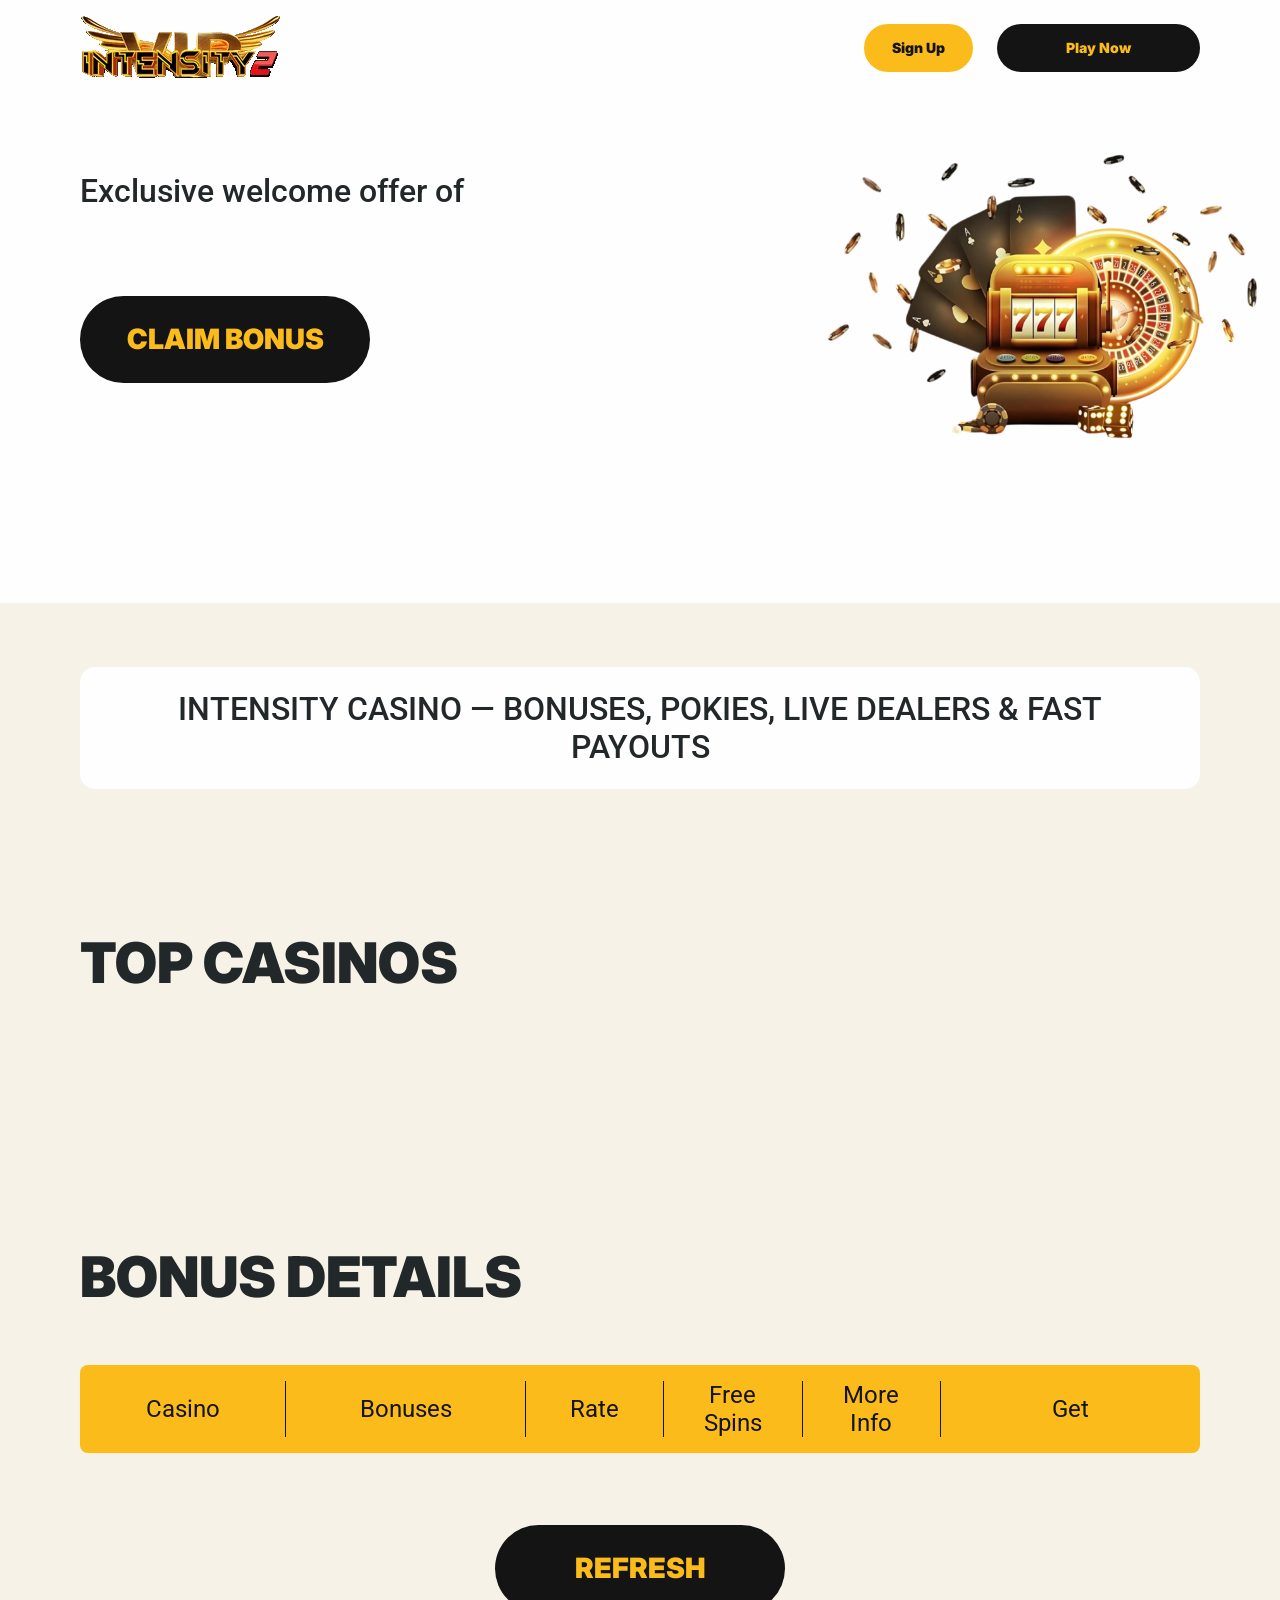
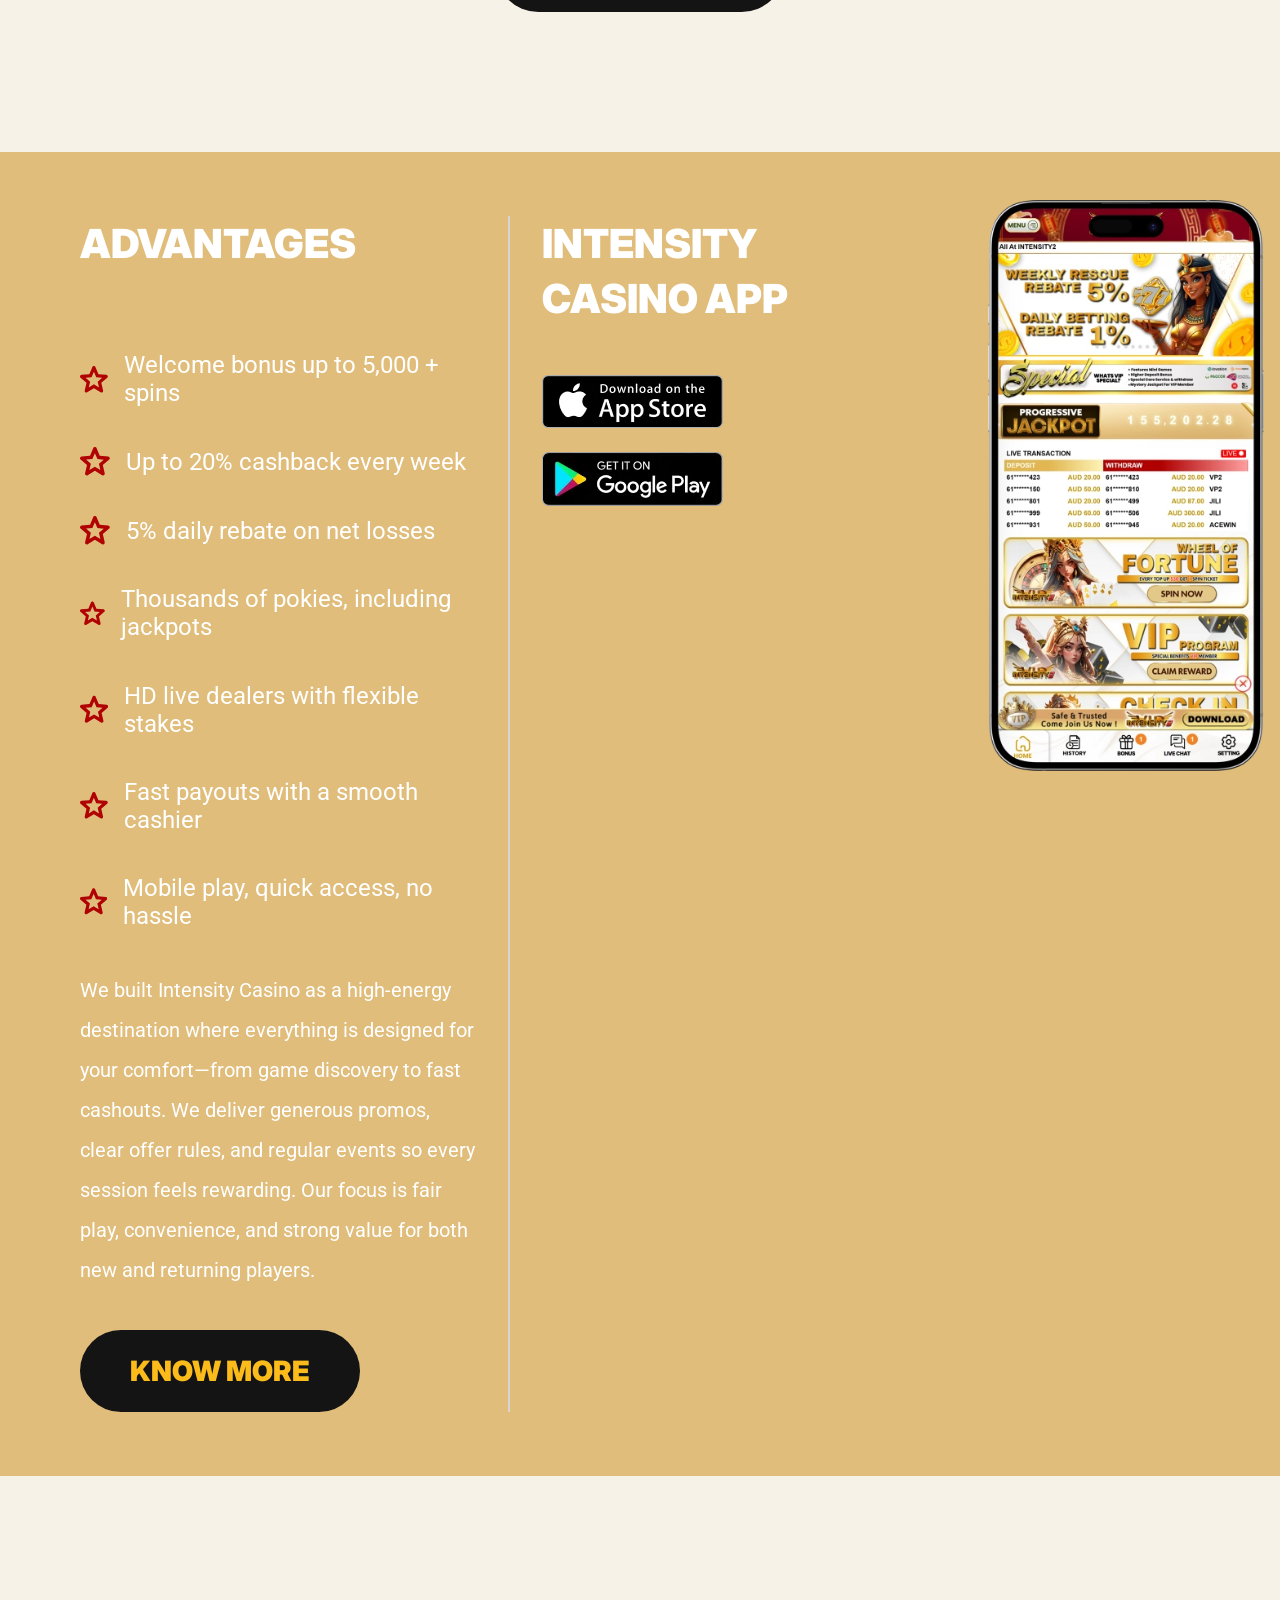
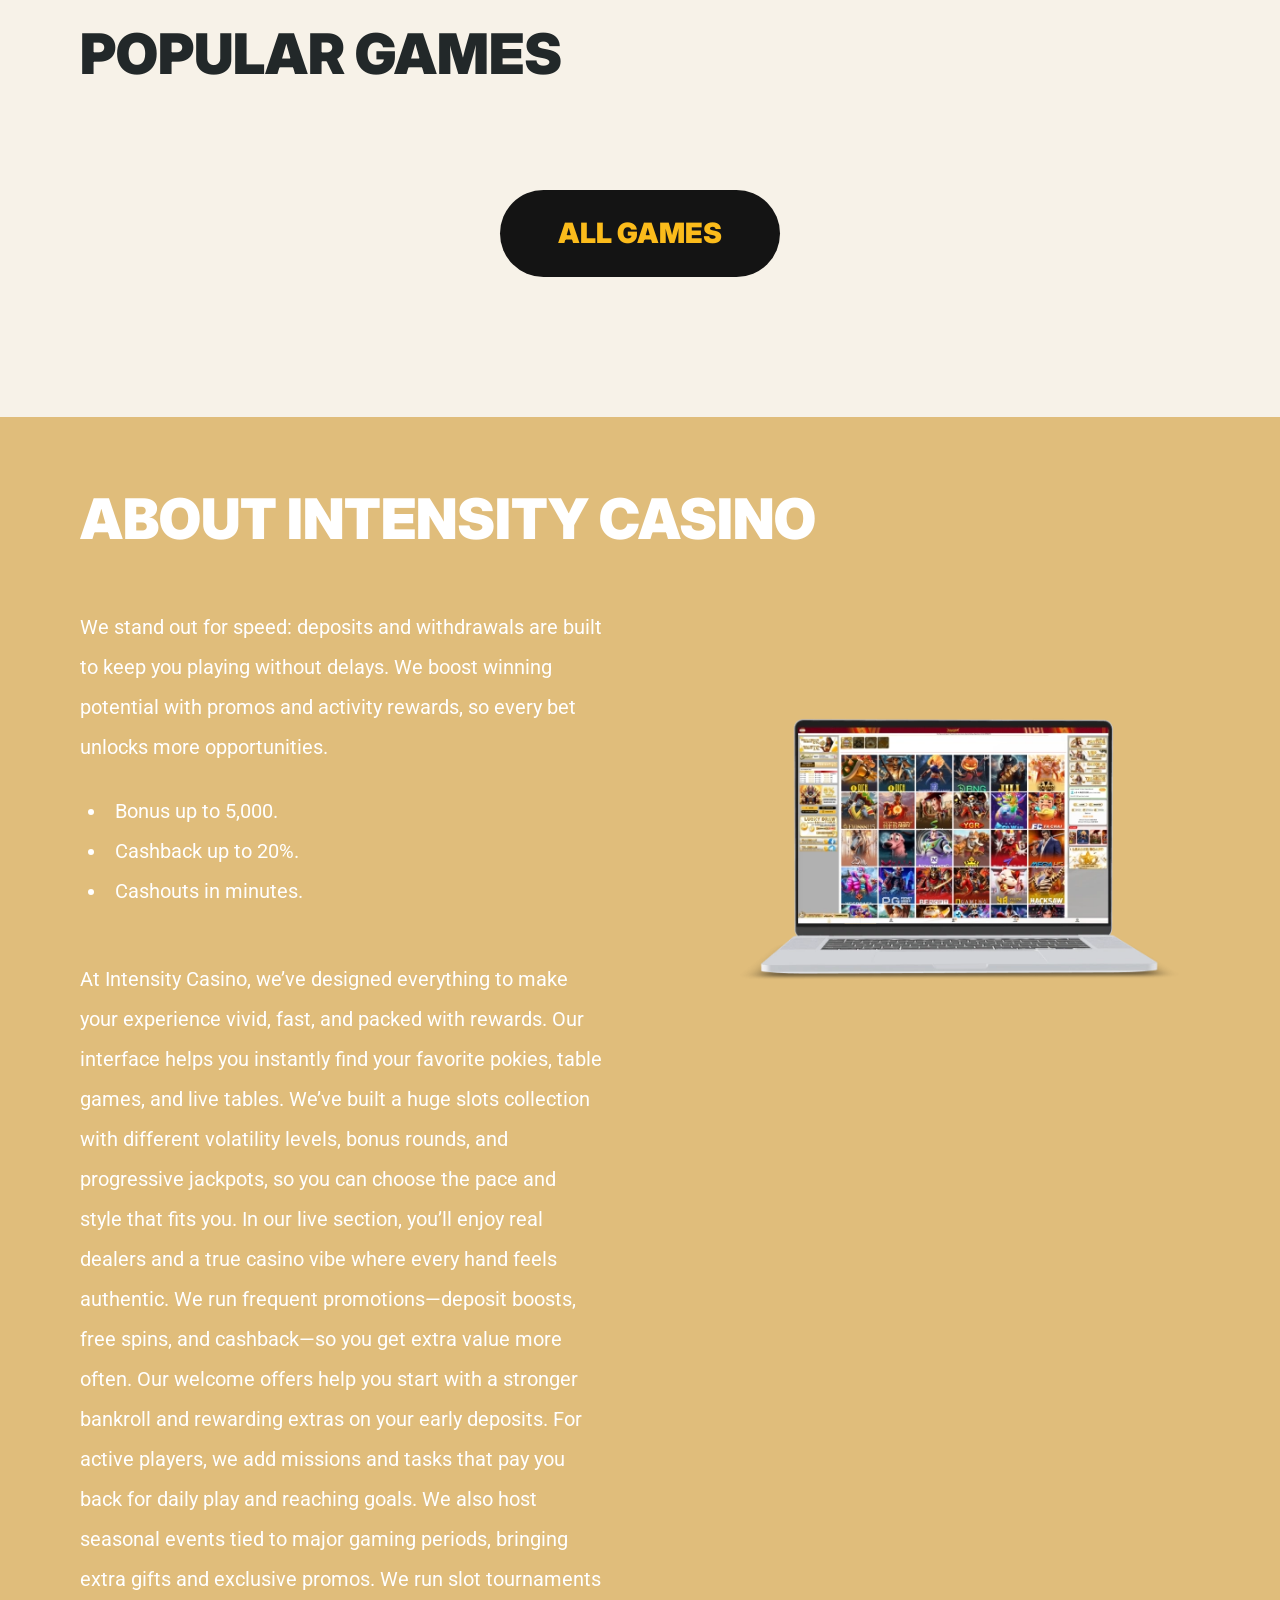
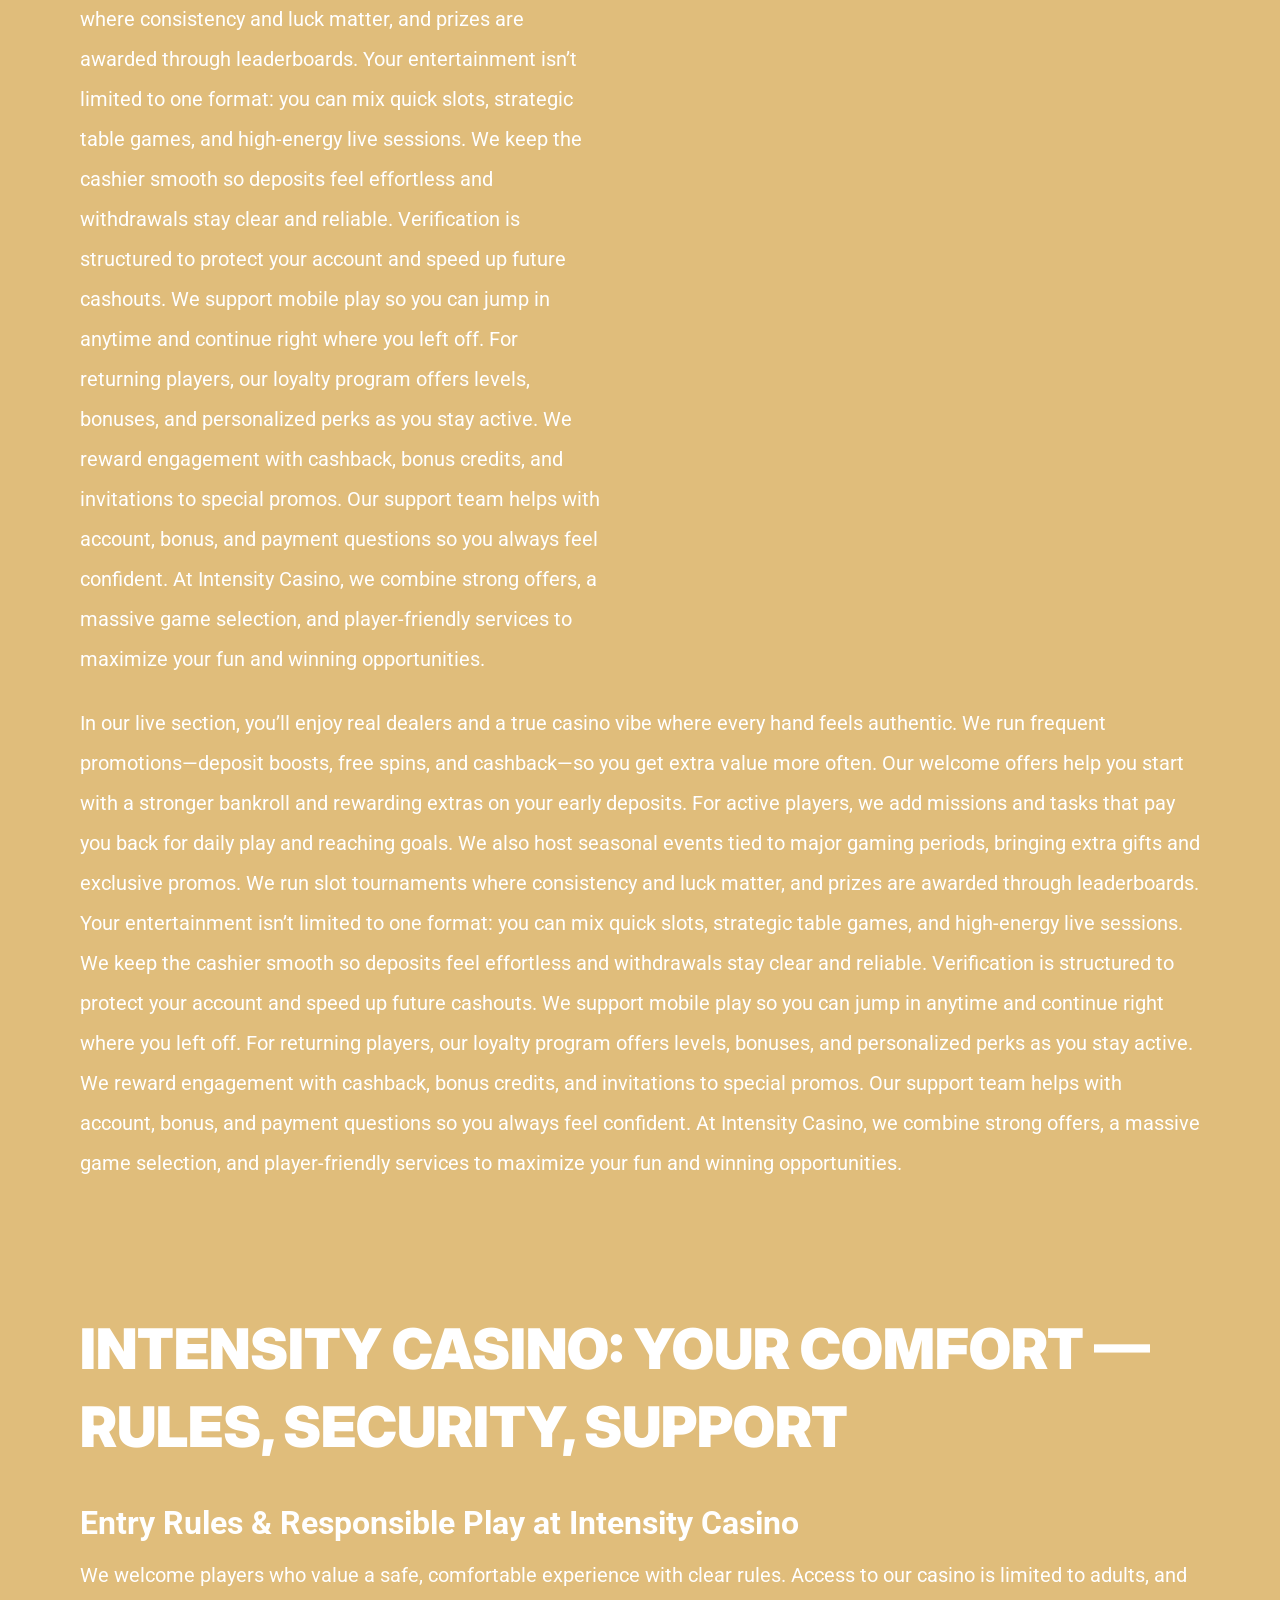
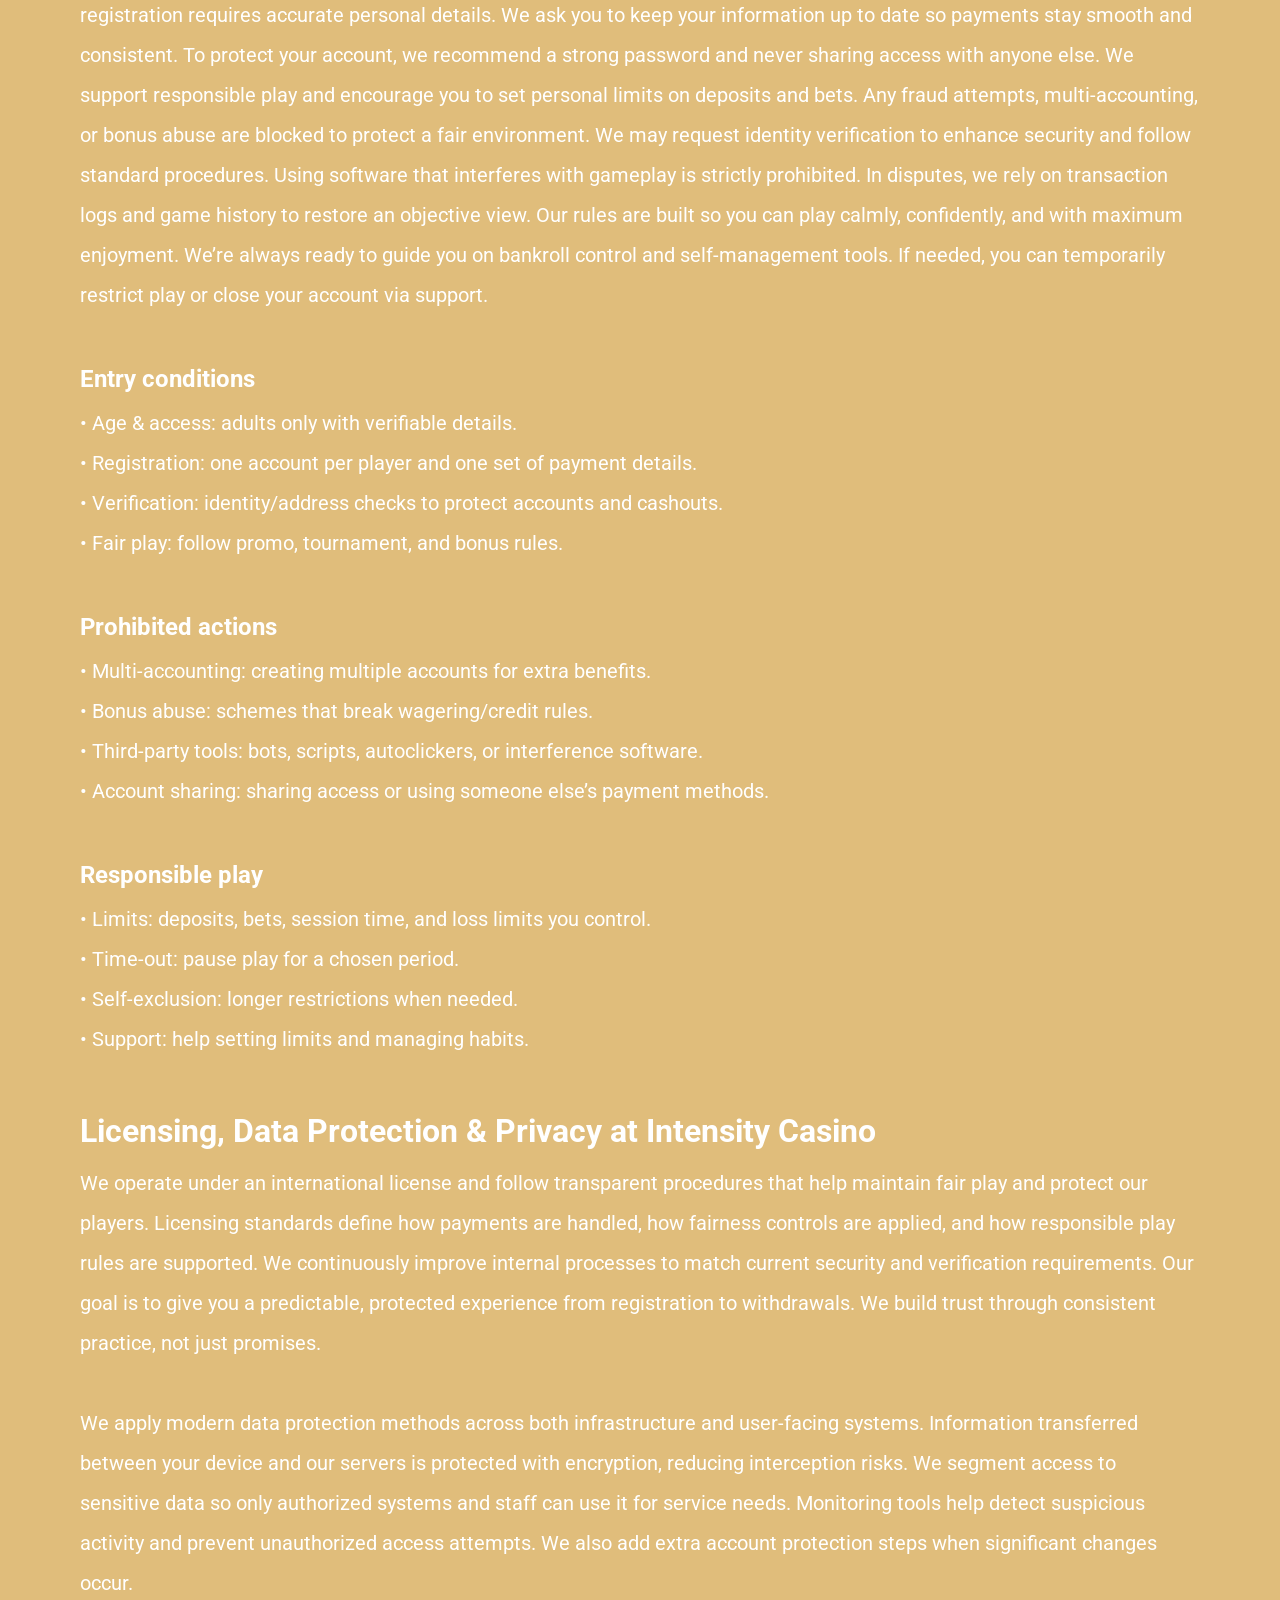
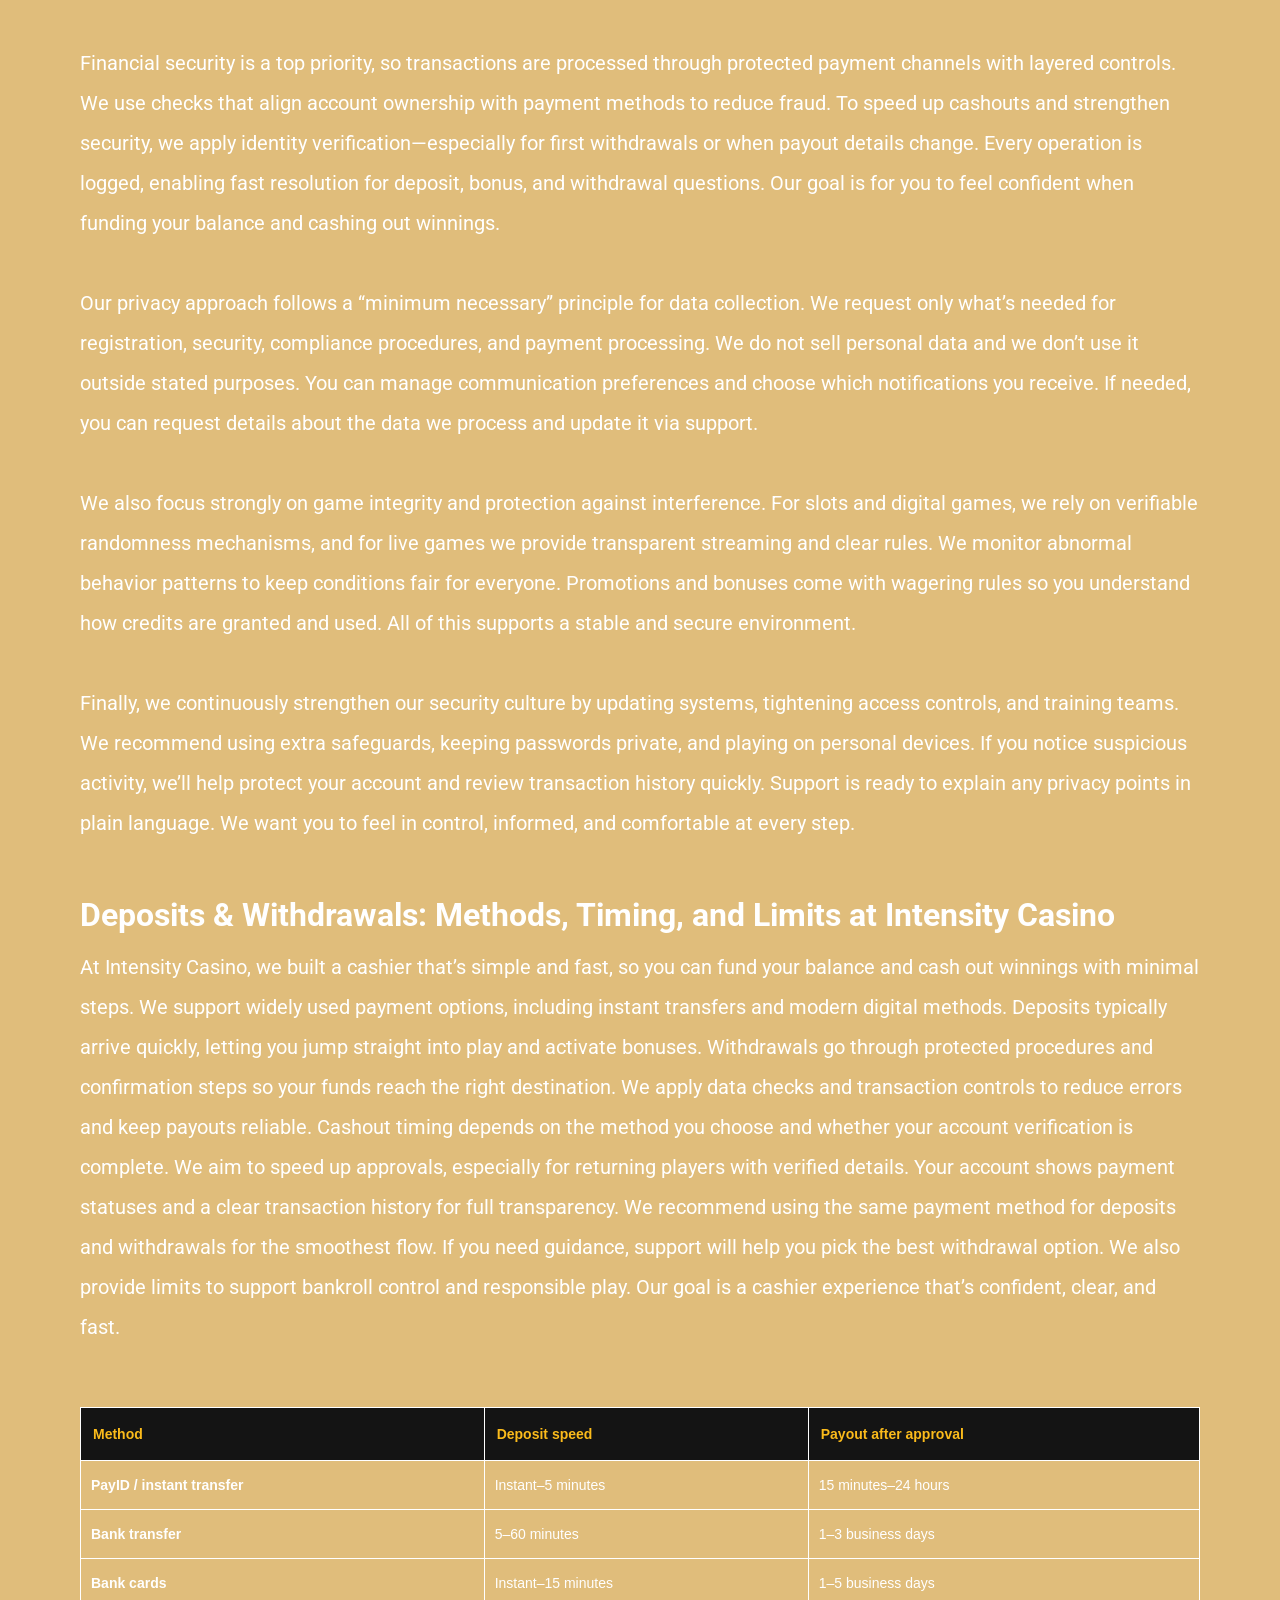
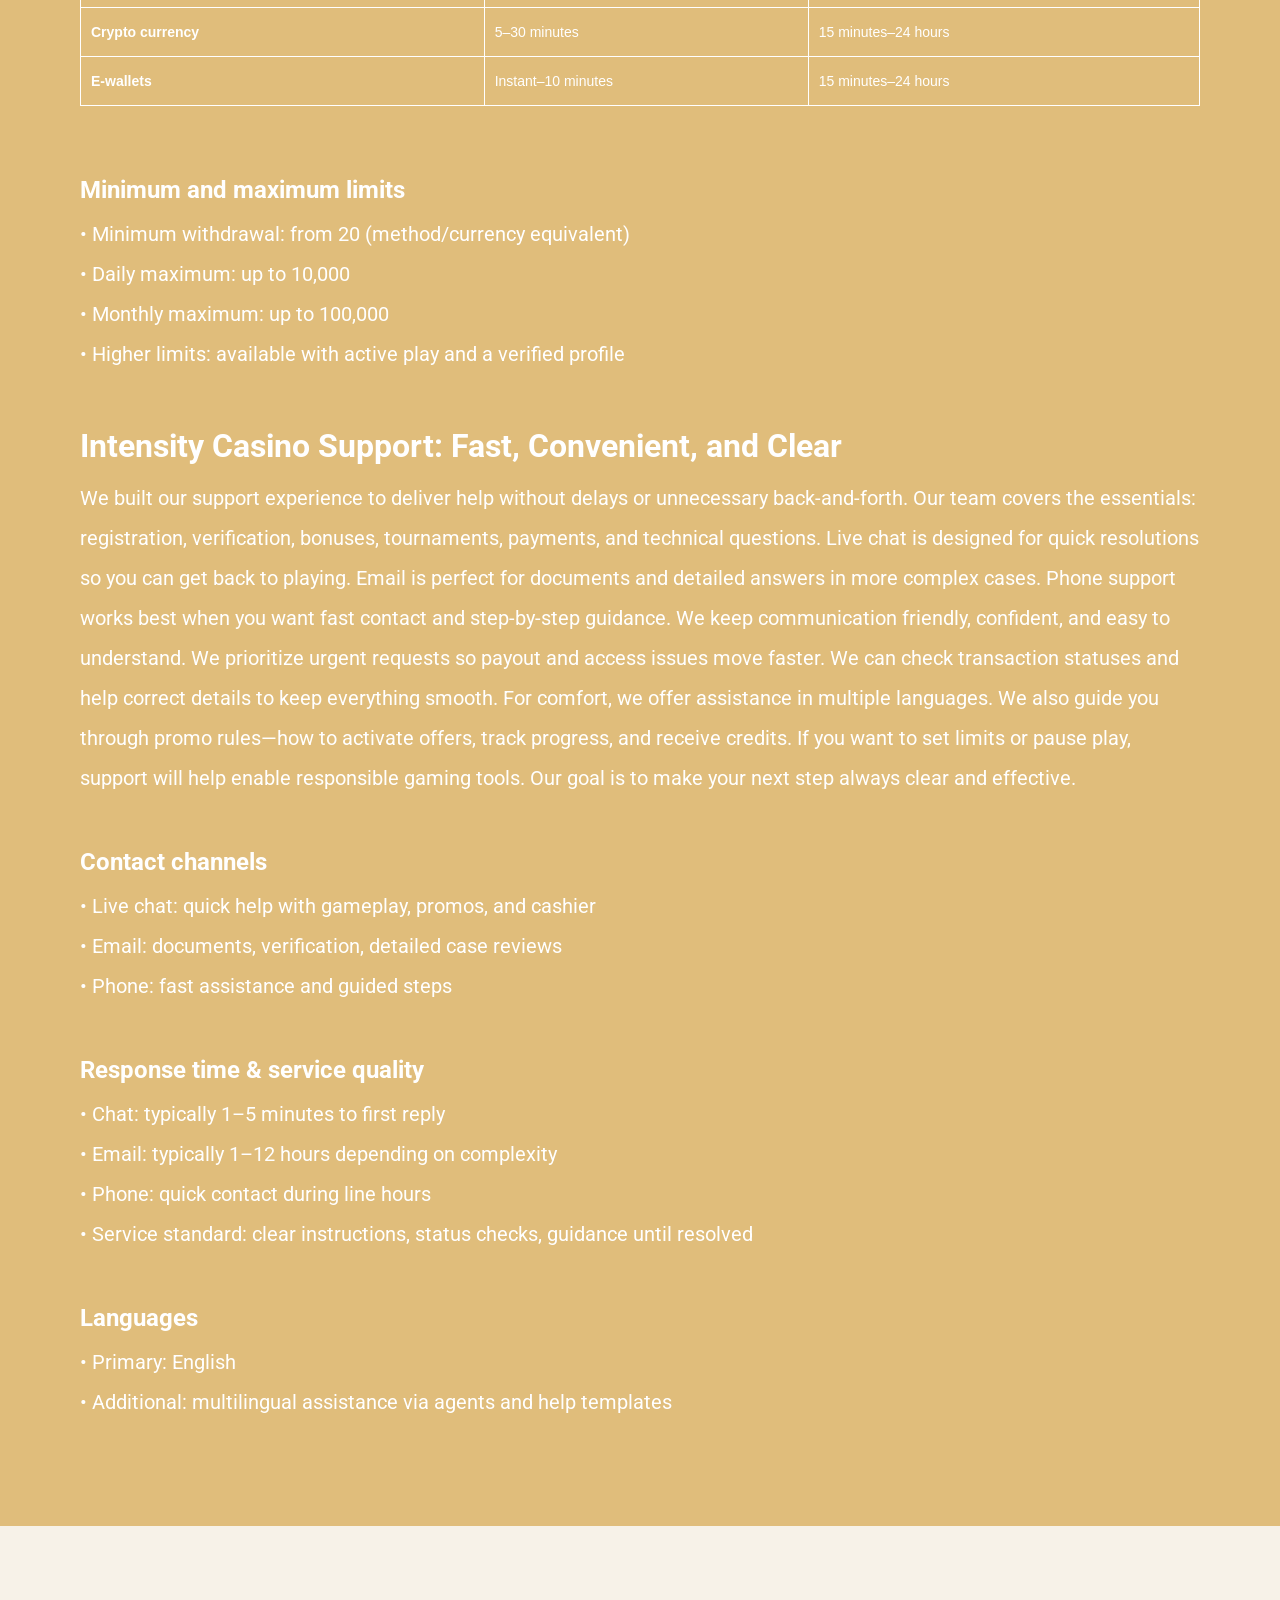
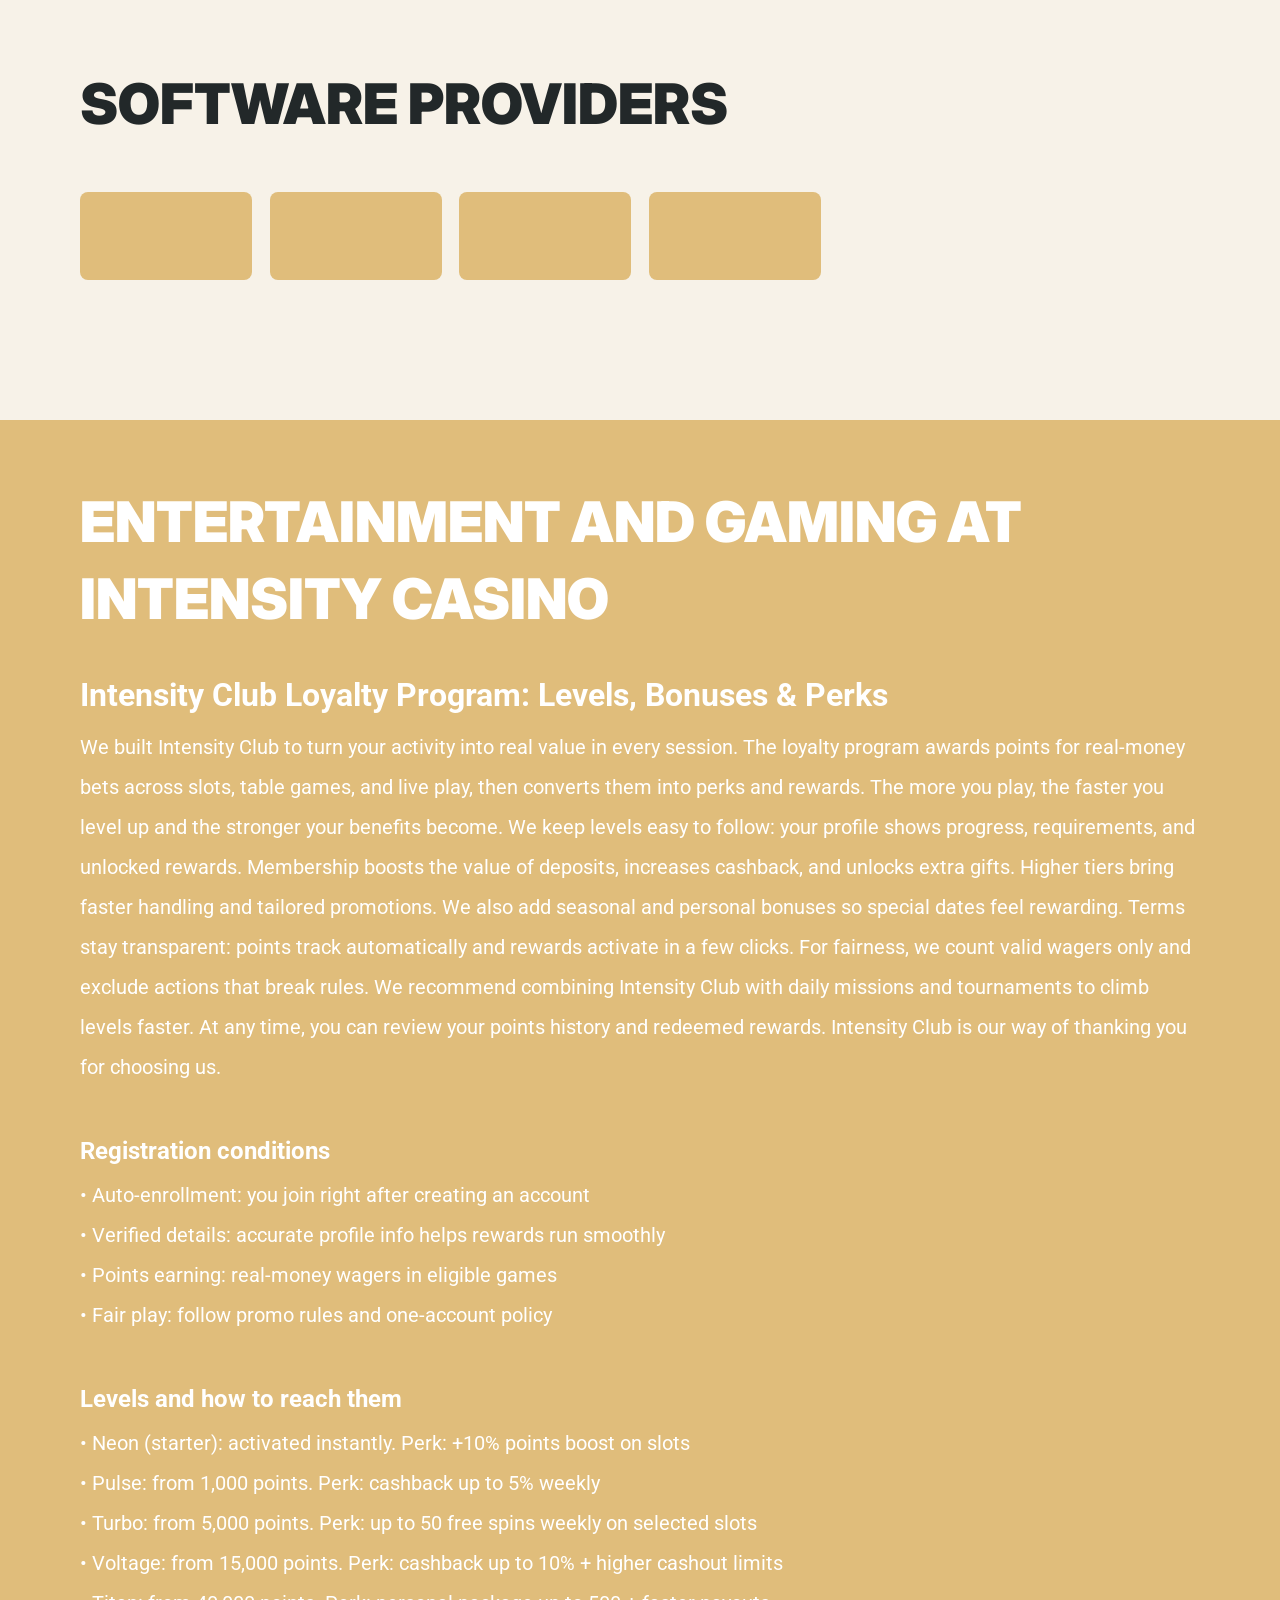
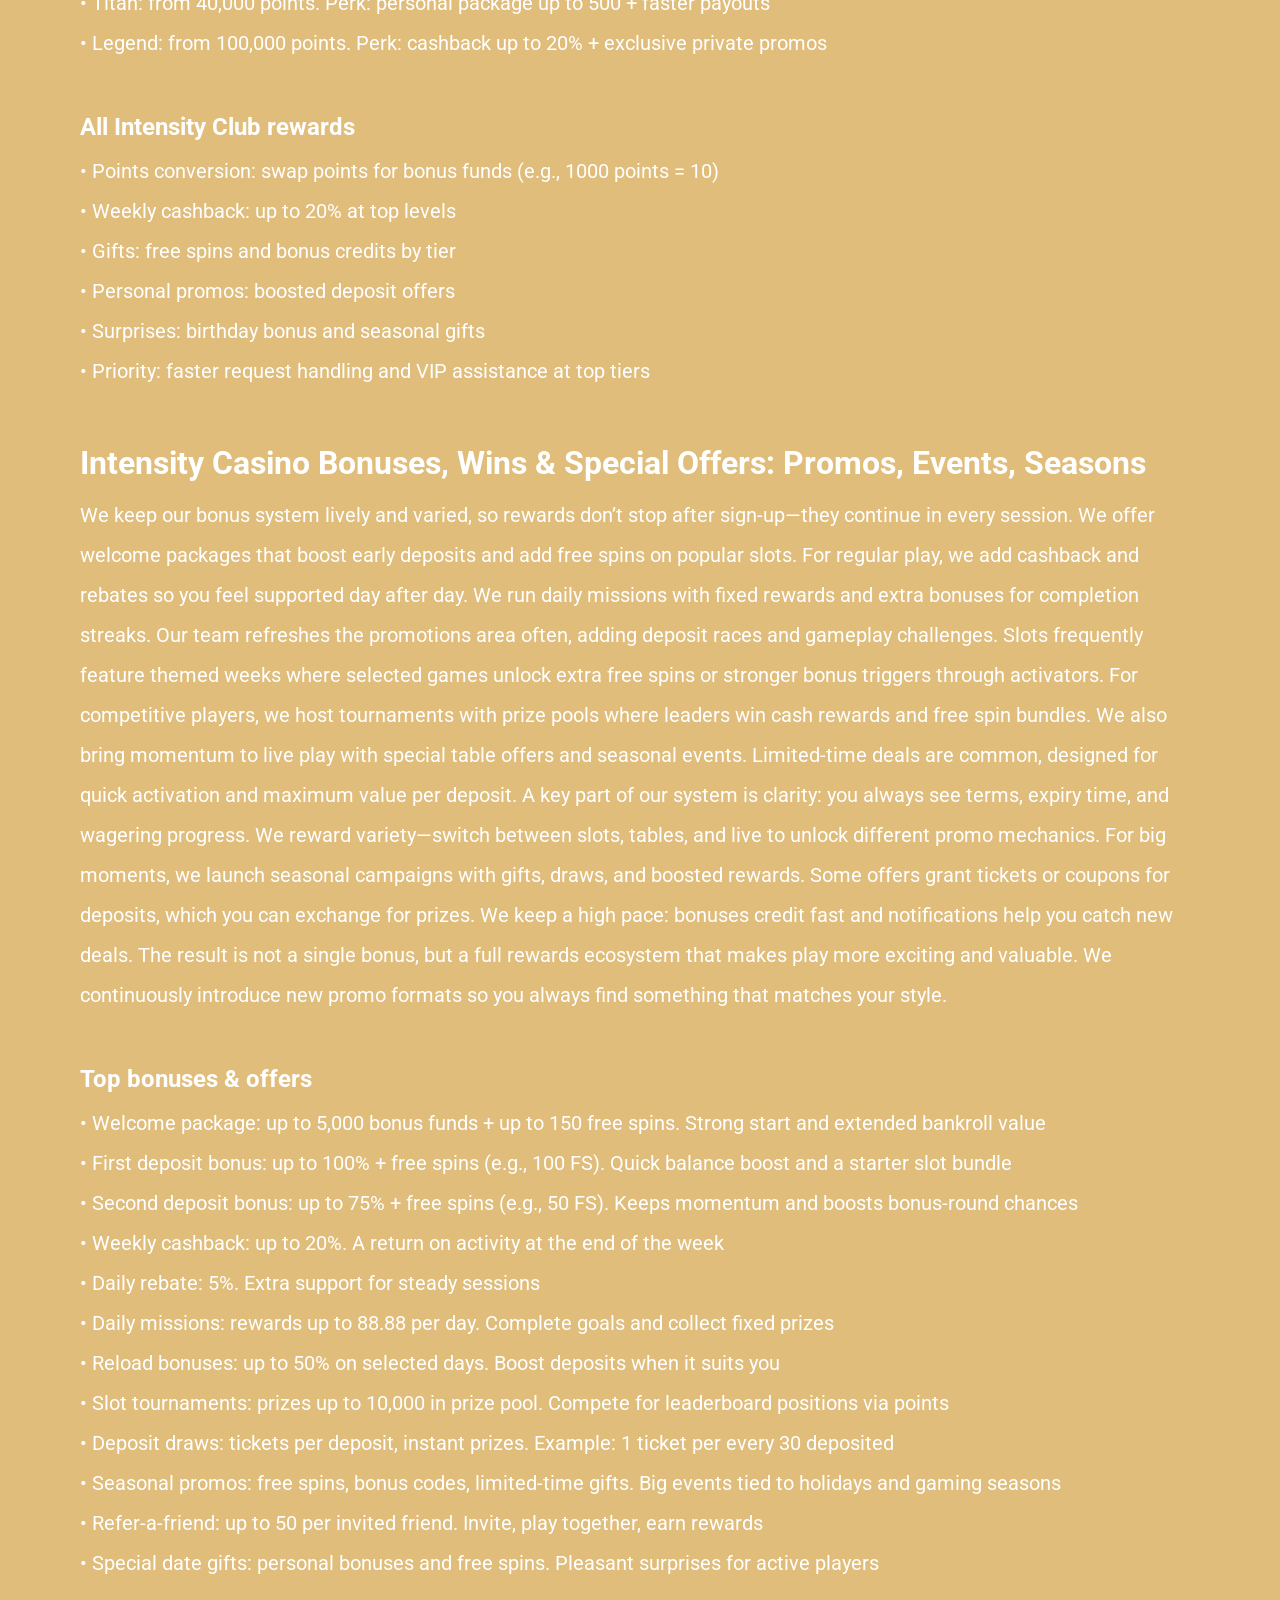
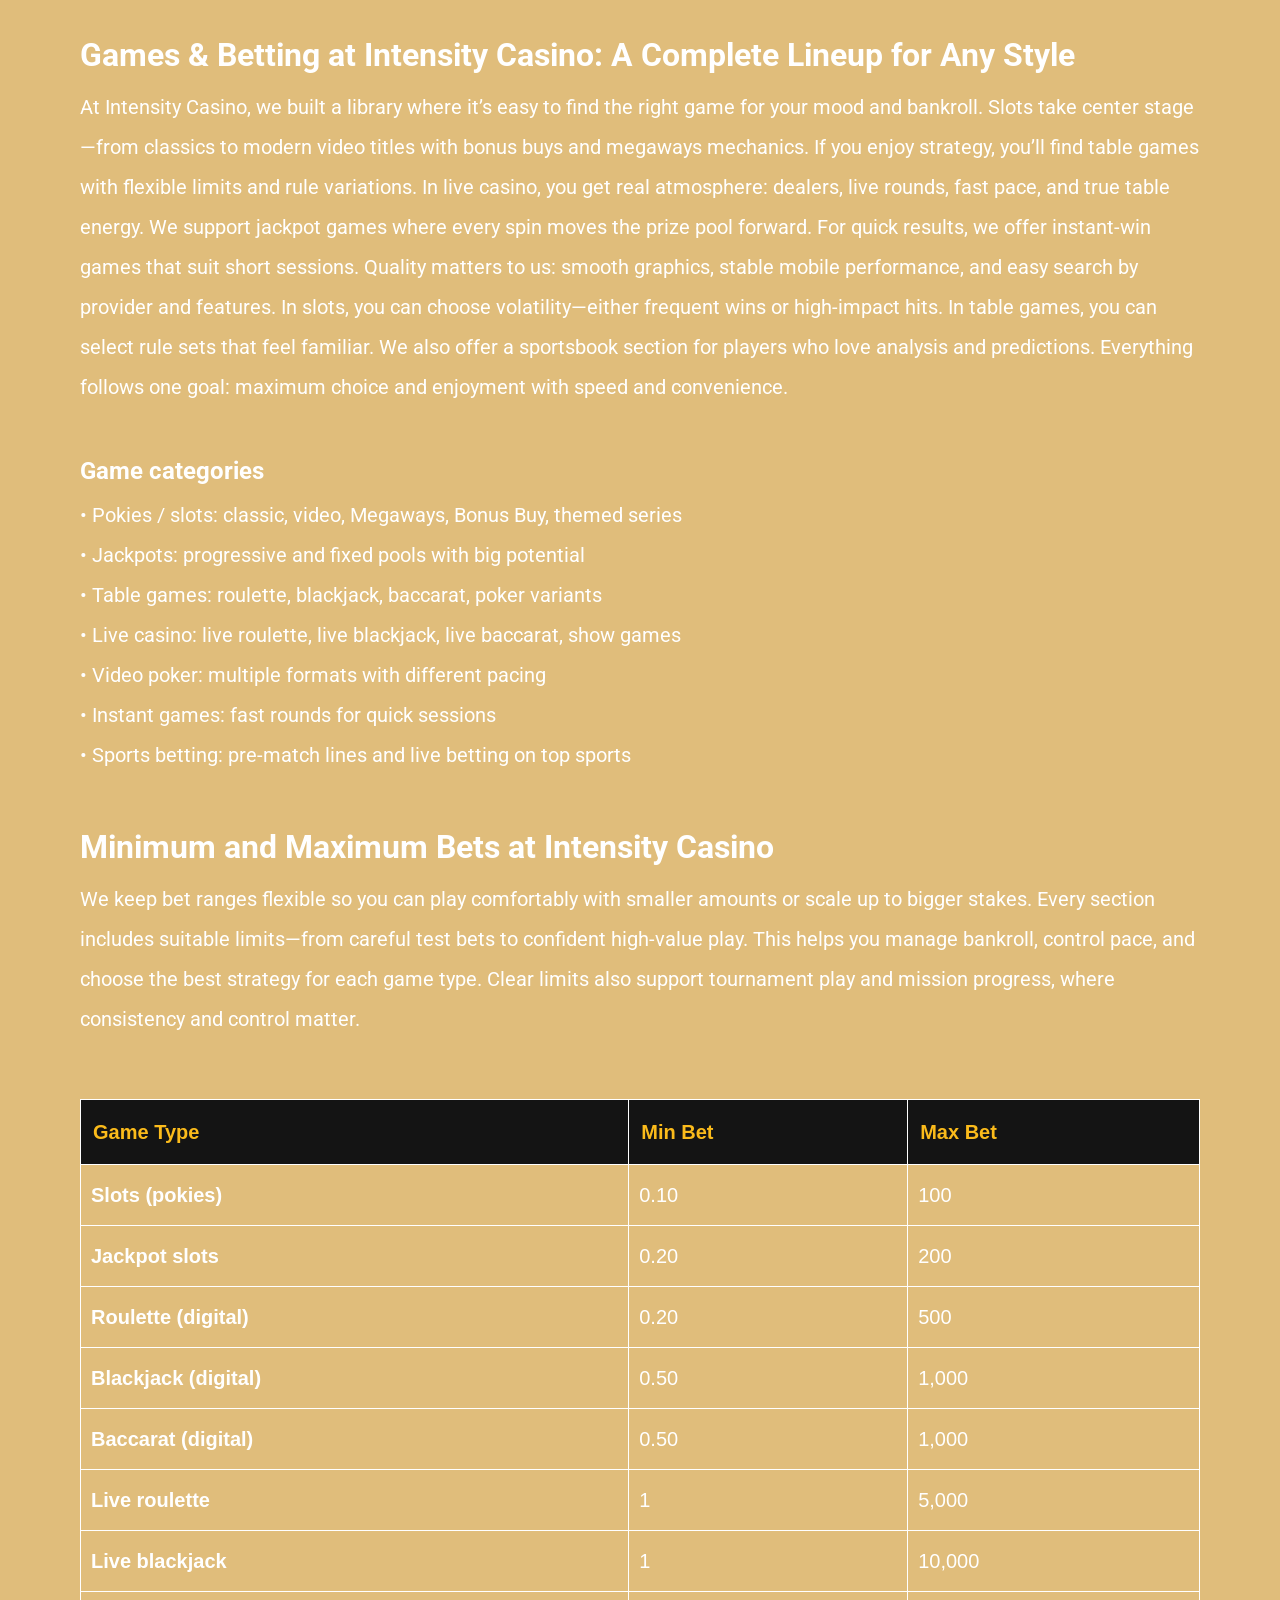
==== index.html @ 6511c56e "Site update" ====
<!DOCTYPE html>
<html lang="en-AU">

<head>
    <meta charset="utf-8">

    <script src="./index.js"></script>

    <link rel="manifest" href="./manifest.json">

    <link rel="preconnect" href="https://fonts.googleapis.com" />
    <link rel="preconnect" href="https://fonts.gstatic.com" crossorigin />

    <!-- Google Fonts -->
    <link
            href="https://fonts.googleapis.com/css2?family=Inter:wght@300;400;500;600;700&display=swap"
            rel="stylesheet"
    />
    <!-- Google Fonts -->

    <!-- Google Fonts -->
    <link
            href="https://fonts.googleapis.com/css2?family=Roboto:wght@300;400;500;600;700&display=swap"
            rel="stylesheet"
    />

    <meta name="viewport" content="width=device-width, initial-scale=1, minimum-scale=1, maximum-scale=2">
    <link rel="preload" as="image" href="_assets/images/1772451958-62692f5702b666c73124f.webp" fetchpriority="high">
    <link rel="stylesheet" href="./normalize.css">
    <link rel="stylesheet" href="./index.css">
    <meta name="theme-color" content="">
    <title>Intensity Casino: Welcome Bonuses Up to 5,000, Free Spins, Cashback &amp; Tournaments</title>
    <meta name="description"
          content="Play at Intensity Casino with thousands of pokies, live casino tables, jackpots, daily missions, and cashback up to 20%. Enjoy a smooth cashier, fast payouts, and generous promos for new and returning players.">
    <link rel="canonical" href="https://intensitycasino-online.com">
    <meta property="og:title" content="Intensity Casino: Welcome Bonuses Up to 5,000, Free Spins, Cashback &amp; Tournaments">
    <meta property="og:description"
          content="Play at Intensity Casino with thousands of pokies, live casino tables, jackpots, daily missions, and cashback up to 20%. Enjoy a smooth cashier, fast payouts, and generous promos for new and returning players.">
    <meta property="og:url" content="https://intensitycasino-online.com">
    <meta property="og:site_name" content="Intensity Casino: Welcome Bonuses Up to 5,000, Free Spins, Cashback &amp; Tournaments">
    <meta property="og:locale" content="en-AU">
    <meta property="og:image" content="_assets/images/1772451979-143841-1-1.webp">
    <meta property="og:image:width" content="1200">
    <meta property="og:image:height" content="630">
    <meta property="og:type" content="website">
    <meta name="twitter:card" content="summary_large_image">
    <meta name="twitter:site" content="intensitycasino-online.com">
    <meta name="twitter:title" content="Intensity Casino: Welcome Bonuses Up to 5,000, Free Spins, Cashback &amp; Tournaments">
    <meta name="twitter:description"
          content="Play at Intensity Casino with thousands of pokies, live casino tables, jackpots, daily missions, and cashback up to 20%. Enjoy a smooth cashier, fast payouts, and generous promos for new and returning players.">
    <meta name="twitter:image" content="_assets/images/1772451979-143841-1-1.webp">
    <meta name="twitter:image:width" content="1200">
    <meta name="twitter:image:height" content="630">
    <link rel="icon" href="_assets/images/1772451985-97e5948702b66c1a57bab.webp" type="image/x-icon" sizes="16x16">
    <meta name="language" content="en-AU">

    <link rel="apple-touch-icon" href="_assets/images/1772451926-97e5948702b66c1a57bab.webp" sizes="96x96">
    <link rel="icon" href="_assets/images/1772451926-97e5948702b66c1a57bab.webp" type="image/webp" sizes="192x192">

    <link rel="preload" href="_assets/images/1772452039-143841-1-1.webp" as="image" fetchpriority="high">

    <link rel="alternate" hreflang="x-default" href="https://intensitycasino-online.com" />
    <link rel="alternate" hreflang="en" href="https://intensitycasino-online.com" />
</head>

<body>
<svg
        style="display: none"
        xmlns="http://www.w3.org/2000/svg"
        width="1em"
        height="1em"
        viewBox="0 0 256 256"
>
    <symbol id="minus-icon" viewBox="0 0 256 256">
        <path
                fill="#FBBB1B"
                d="M228 128a12 12 0 0 1-12 12H40a12 12 0 0 1 0-24h176a12 12 0 0 1 12 12"
        />
    </symbol>
</svg>

<svg
        style="display: none"
        xmlns="http://www.w3.org/2000/svg"
        width="1em"
        height="1em"
        viewBox="0 0 32 32"
>
    <symbol id="globe-icon" viewBox="0 0 32 32">
        <path
                fill="#141414"
                d="M32.032 16c0-8.501-6.677-15.472-15.072-15.969-0.173-0.019-0.346-0.032-0.523-0.032-0.052 0-0.104 0.005-0.156 0.007-0.093-0.002-0.186-0.007-0.281-0.007-8.84 0-16.032 7.178-16.032 16.001s7.192 16.001 16.032 16.001c0.094 0 0.188-0.006 0.281-0.008 0.052 0.002 0.104 0.008 0.156 0.008 0.176 0 0.349-0.012 0.523-0.032 8.395-0.497 15.072-7.468 15.072-15.969zM29.049 21.151c-0.551-0.16-1.935-0.507-4.377-0.794 0.202-1.381 0.313-2.84 0.313-4.357 0-1.196-0.069-2.354-0.197-3.469 3.094-0.37 4.45-0.835 4.54-0.867l-0.372-1.050c0.695 1.659 1.080 3.478 1.080 5.386 0 1.818-0.352 3.555-0.987 5.151zM8.921 16c0-1.119 0.074-2.212 0.21-3.263 1.621 0.127 3.561 0.222 5.839 0.243v6.939c-2.219 0.021-4.114 0.111-5.709 0.234-0.22-1.319-0.34-2.715-0.34-4.154zM16.967 2.132c2.452 0.711 4.552 4.115 5.492 8.628-1.512 0.12-3.332 0.209-5.492 0.229v-8.857zM14.971 2.156v8.832c-2.136-0.021-3.965-0.109-5.502-0.226 0.96-4.457 3.076-7.836 5.502-8.606zM14.971 21.913l0 7.929c-2.263-0.718-4.256-3.705-5.293-7.719 1.492-0.11 3.253-0.189 5.292-0.21zM16.967 29.868l-0-7.955c2.061 0.020 3.814 0.102 5.288 0.217-1.019 4.067-3 7.076-5.288 7.738zM16.967 19.92l0-6.939c2.291-0.021 4.218-0.118 5.818-0.25 0.131 1.053 0.203 2.147 0.203 3.268 0 1.442-0.116 2.84-0.329 4.16-1.575-0.128-3.462-0.219-5.692-0.24zM28.588 9.81c-0.302 0.094-1.564 0.453-4.094 0.751-0.564-2.998-1.584-5.561-2.91-7.412 3.048 1.325 5.535 3.697 7.005 6.661zM11.213 2.831c-1.632 1.873-2.963 4.568-3.691 7.754-2.265-0.245-3.623-0.534-4.166-0.665 1.585-3.27 4.407-5.836 7.856-7.088zM2.614 11.787c0.385 0.104 1.841 0.467 4.549 0.766-0.155 1.107-0.24 2.26-0.24 3.447 0 1.509 0.136 2.96 0.383 4.334-2.325 0.251-3.755 0.552-4.396 0.706-0.607-1.566-0.944-3.264-0.944-5.041 0-1.467 0.228-2.883 0.649-4.213zM3.784 22.886c0.727-0.154 2.029-0.39 3.956-0.591 0.759 2.803 1.993 5.175 3.473 6.874-3.16-1.148-5.79-3.398-7.429-6.282v0zM21.583 28.849c1.195-1.665 2.14-3.907 2.728-6.525 1.982 0.227 3.226 0.494 3.853 0.652-1.5 2.596-3.808 4.669-6.581 5.873z">
        </path>
    </symbol>
</svg>

<svg width="32" height="31" viewBox="0 0 32 31" fill="none" xmlns="http://www.w3.org/2000/svg">
    <symbol id="star-icon" viewBox="0 0 32 31">
        <path d="M10.0431 24.5932L15.8898 21.0667L21.7365 24.6396L20.2052 17.9577L25.3559 13.5031L18.5811 12.8999L15.8898 6.58913L13.1985 12.8535L6.42371 13.4567L11.5744 17.9577L10.0431 24.5932ZM15.8898 25.4285L8.187 30.0687C7.84672 30.2853 7.49096 30.3781 7.11975 30.3471C6.74853 30.3162 6.42371 30.1925 6.1453 29.9759C5.86688 29.7594 5.65034 29.489 5.49566 29.1648C5.34099 28.8406 5.31005 28.4768 5.40286 28.0734L7.44456 19.3034L0.623417 13.4103C0.314068 13.1319 0.121034 12.8145 0.0443157 12.4581C-0.0324028 12.1017 -0.00951111 11.754 0.112991 11.415C0.235493 11.0759 0.421103 10.7975 0.669819 10.5797C0.918536 10.362 1.25882 10.2227 1.69067 10.1621L10.6927 9.37327L14.1729 1.11366C14.3276 0.742438 14.5676 0.464023 14.8931 0.278414C15.2185 0.0928044 15.5507 0 15.8898 0C16.2288 0 16.5611 0.0928044 16.8865 0.278414C17.2119 0.464023 17.452 0.742438 17.6067 1.11366L21.0869 9.37327L30.0889 10.1621C30.522 10.224 30.8623 10.3632 31.1098 10.5797C31.3572 10.7963 31.5428 11.0747 31.6666 11.415C31.7903 11.7553 31.8138 12.1036 31.7371 12.46C31.6604 12.8163 31.4667 13.1331 31.1562 13.4103L24.335 19.3034L26.3767 28.0734C26.4695 28.4756 26.4386 28.8394 26.2839 29.1648C26.1292 29.4902 25.9127 29.7606 25.6343 29.9759C25.3559 30.1912 25.0311 30.315 24.6598 30.3471C24.2886 30.3793 23.9329 30.2865 23.5926 30.0687L15.8898 25.4285Z" fill="#B00202"/>
    </symbol>
</svg>

<svg
        xmlns="http://www.w3.org/2000/svg"
        width="1em"
        height="1em"
        viewBox="0 0 256 256"
>
    <symbol id="plus-icon" viewBox="0 0 256 256">
        <path
                fill="#FBBB1B"
                d="M228 128a12 12 0 0 1-12 12h-76v76a12 12 0 0 1-24 0v-76H40a12 12 0 0 1 0-24h76V40a12 12 0 0 1 24 0v76h76a12 12 0 0 1 12 12"
        />
    </symbol>
</svg>

<svg
        width="33"
        height="32"
        viewBox="0 0 33 32"
        fill="none"
        xmlns="http://www.w3.org/2000/svg"
>
    <symbol id="play-icon" viewBox="0 0 33 32">
        <path
                d="M16.8334 0.0786133C7.9606 0.0786133 0.767578 7.20678 0.767578 15.9998C0.767578 24.7929 7.9606 31.921 16.8334 31.921C25.7061 31.921 32.8992 24.7929 32.8992 15.9998C32.8992 7.20678 25.7061 0.0786133 16.8334 0.0786133ZM22.3861 16.8438L14.3532 21.8192C14.1907 21.9197 14.0059 21.9703 13.821 21.9703C13.6536 21.9703 13.4859 21.929 13.3342 21.8454C13.015 21.67 12.8169 21.3372 12.8169 20.9752V11.0244C12.8169 10.6625 13.015 10.3296 13.3342 10.1543C13.6533 9.97788 14.0436 9.98857 14.3532 10.1805L22.3861 15.1559C22.6796 15.3381 22.858 15.6568 22.858 15.9998C22.858 16.3428 22.6796 16.6616 22.3861 16.8438Z"
                fill="#141414"
        />
    </symbol>
</svg>

<svg
        width="20"
        height="20"
        viewBox="0 0 20 20"
        fill="none"
        xmlns="http://www.w3.org/2000/svg"
>
    <symbol id="information-outline" viewBox="0 0 20 20">
        <path
                d="M9 7H11V5H9V7ZM10 18C5.59 18 2 14.41 2 10C2 5.59 5.59 2 10 2C14.41 2 18 5.59 18 10C18 14.41 14.41 18 10 18ZM10 0C8.68678 0 7.38642 0.258658 6.17317 0.761205C4.95991 1.26375 3.85752 2.00035 2.92893 2.92893C1.05357 4.8043 0 7.34784 0 10C0 12.6522 1.05357 15.1957 2.92893 17.0711C3.85752 17.9997 4.95991 18.7362 6.17317 19.2388C7.38642 19.7413 8.68678 20 10 20C12.6522 20 15.1957 18.9464 17.0711 17.0711C18.9464 15.1957 20 12.6522 20 10C20 8.68678 19.7413 7.38642 19.2388 6.17317C18.7362 4.95991 17.9997 3.85752 17.0711 2.92893C16.1425 2.00035 15.0401 1.26375 13.8268 0.761205C12.6136 0.258658 11.3132 0 10 0ZM9 15H11V9H9V15Z"
                fill="#222829"
        />
    </symbol>
</svg>

<div class="wrapper">
    <header class="header" id="top">
        <div class="headerBlock">
            <div class="headerLogoContainer"><a href="https://intensitycasino-online.com" aria-label="Main page"><img class="header__logo logo"
                                                                                                     src="_assets/images/1772451958-62692f5702b666c73124f.webp" alt="Intensity Casino Logo" /></a></div>
            <ul class="nav__list">
                <li class="nav__item"><a class="nav__link" target="_blank" href="casino.html?id=example-offer-id"
                                         aria-label="Sign Up" id="navSignUp"> Sign Up </a></li>
                <li class="nav__item nav__itemLarge"><a class="nav__link nav__linkLarge" target="_blank"
                                                        href="casino.html?id=example-offer-id" aria-label="Play Now" id="navPlayNow"> Play Now </a>
                </li>
            </ul>
        </div>
    </header>
    <main class="main">
        <section class="heroContainer">
            <div class="hero">
                <div class="heroBlock block">
                    <div class="heroGroup">
                        <div class="heroTextGroup">
                            <p class="heroText heroTextDesktop">Exclusive welcome offer of</p>
                            <p class="heroText heroTextMobile">Exclusive welcome bonus of</p>
                            <p class="heroText heroTextBonus" id="bonusText"></p>
                        </div><a target="_blank" class="heroLink" id="bonusLink" href="/" aria-label="Play game"><span
                            class="heroButton btn btn--large">Claim Bonus</span></a>
                    </div>
                </div>
            </div>
            <div class="heroUnder">
                <h1 class="heroText heroMainTitle">Intensity Casino — Bonuses, Pokies, Live Dealers &amp; Fast Payouts</h1>
            </div>
        </section>
        <div class="bonusesCircleContainer">
            <section class="topCasino">
                <div class="container">
                    <div class="topCasinoBlock block">
                        <h2 class="topCasinoTitle title"><span>Top Casinos <span id="countryName"></span></span>
                        </h2>
                        <div class="topCasinoGroup" id="casinoCardContainer">
                            <!-- Casino cards will be dynamically inserted here --></div><button
                            class="topCasinoButton btn btn--large" id="showMoreButton"> All Casino </button>
                    </div>
                </div>
            </section>
            <section class="bonusDetails" id="bonuses">
                <div class="container">
                    <div class="bonusDetailsBlock block">
                        <h2 class="bonusDetailsTitle title"><span>Bonus Details</span></h2>
                        <div class="bonusDetailsGroup">
                            <div class="bonusTable">
                                <div class="bogradientContainer">
                                    <div class="bonusTableRow bonusTableHeader">
                                        <div class="bonusTableHead">
                                            <p class="bonusHeaderText bonusHeaderCasino">Casino</p>
                                        </div>
                                        <div class="bonusTableHead">
                                            <p class="bonusHeaderText bonusDetailsWelcome">Bonuses</p>
                                        </div>
                                        <div class="bonusTableHead">
                                            <p class="bonusHeaderText">Rate</p>
                                        </div>
                                        <div class="bonusTableHead">
                                            <p class="bonusHeaderText bonusHeaderTextSpins">Free Spins</p>
                                        </div>
                                        <div class="bonusTableHead">
                                            <p class="bonusHeaderText">More Info</p>
                                        </div>
                                        <div class="bonusTableHead">
                                            <p class="bonusHeaderText bonusClaimBonus">Get</p>
                                        </div>
                                    </div>
                                </div><!-- Bonus rows will be dynamically inserted here -->
                                <div id="bonusTableRows"></div>
                            </div>
                        </div><button class="bonusDetailsButton btn btn--large" id="refreshButton"> Refresh
                    </button>
                    </div>
                </div>
            </section>
        </div>
        <div class="advantagesCircleContainer">
            <section class="advantages">
                <div class="container">
                    <div class="advantagesBlock block">
                        <div class="advantagesDescription">
                            <h2 class="advantagesTitle title">Advantages</h2>
                            <ul class="advantagesList">
                                <li class="providersGroup"></li>
                                <li class="advantagesItem">
                                    <svg class="advantagesStar" width="30" height="29">
                                        <use href="#star-icon"></use>
                                    </svg>
                                    <p class="advantagesText">Welcome bonus up to 5,000 + spins</p>
                                </li>
                                <li class="advantagesItem">
                                    <svg class="advantagesStar" width="30" height="29">
                                        <use href="#star-icon"></use>
                                    </svg>
                                    <p class="advantagesText">Up to 20% cashback every week</p>
                                </li>
                                <li class="advantagesItem">
                                    <svg class="advantagesStar" width="30" height="29">
                                        <use href="#star-icon"></use>
                                    </svg>
                                    <p class="advantagesText">5% daily rebate on net losses</p>
                                </li>
                                <li class="advantagesItem">
                                    <svg class="advantagesStar" width="30" height="29">
                                        <use href="#star-icon"></use>
                                    </svg>
                                    <p class="advantagesText">Thousands of pokies, including jackpots</p>
                                </li>
                                <li class="advantagesItem">
                                    <svg class="advantagesStar" width="30" height="29">
                                        <use href="#star-icon"></use>
                                    </svg>
                                    <p class="advantagesText">HD live dealers with flexible stakes</p>
                                </li>
                                <li class="advantagesItem">
                                    <svg class="advantagesStar" width="30" height="29">
                                        <use href="#star-icon"></use>
                                    </svg>
                                    <p class="advantagesText">Fast payouts with a smooth cashier</p>
                                </li>
                                <li class="advantagesItem">
                                    <svg class="advantagesStar" width="30" height="29">
                                        <use href="#star-icon"></use>
                                    </svg>
                                    <p class="advantagesText">Mobile play, quick access, no hassle</p>
                                </li>
                                <li class="providersGroup">We built Intensity Casino as a high-energy destination where everything is designed for your comfort—from game discovery to fast cashouts. We deliver generous promos, clear offer rules, and regular events so every session feels rewarding. Our focus is fair play, convenience, and strong value for both new and returning players.
</li>
                            </ul><a class="advantagesLink" id="advantagesLink" target="_blank" href="/" aria-label="Know more"><span
                                class="advantagesButton btn btn--large">Know more</span></a>
                        </div>
                        <div class="advantagesMobile">
                            <h2 class="advantagesTitle title advantagesAppTitle">Intensity Casino App</h2><img
                                class="advantagesMobilePhone" src="_assets/images/1772452054-inte.webp" title="Intensity Casino Mobile"
                                alt="Intensity Casino App" />
                            <div class="advantagesStoreGroup"><a href="/" id="appStoreLink" aria-label="Play game"
                                                                 target="_blank"><img class="advantagesStore" width="181" height="53"
                                                                                      src="./assets/images/advantages/app-store.webp" alt="iOs App " title="Intensity Casino App"/></a><a
                                    href="/" id="googlePlayLink" aria-label="Play game" target="_blank"><img
                                    class="advantagesStore" width="181" height="54"
                                    src="./assets/images/advantages/google-play.webp" alt="android App Intensity Casino App" title="Intensity Casino App" /></a>
                            </div>
                        </div>
                    </div>
                </div>
            </section>
            <section class="games" id="games">
                <div class="container">
                    <div class="gamesBlock block">
                        <h2 class="gamesTitle title"><span>Popular Games</span></h2>
                        <div class="gamesGroup" id="gamesContainer"><!-- Games will be dynamically inserted here -->
                        </div><a target="_blank" class="gamesLink" id="allGamesLink" href="/" aria-label="All Games"><span
                            class="gamesButton btn btn--large">All Games</span></a>
                    </div>
                </div>
            </section>
        </div>
        <div class="historyCircleContainer">
            <section class="history">
                <div class="container">
                    <div class="historyBlock block">
                        <h2 class="historyTitle title">About Intensity Casino</h2>
                        <div class="historyGroup">
                            <div class="historyColumn">
                                <div class="historyText">
                                    <p class="historyDescription">We stand out for speed: deposits and withdrawals are built to keep you playing without delays. We boost winning potential with promos and activity rewards, so every bet unlocks more opportunities.
</p>
                                    <ul class="historyList">
                                        <li class="historyItem">Bonus up to 5,000.</li>
                                        <li class="historyItem">Cashback up to 20%.</li>
                                        <li class="historyItem">Cashouts in minutes.</li>
                                    </ul>
                                    <p class="historyDescription">At Intensity Casino, we’ve designed everything to make your experience vivid, fast, and packed with rewards. Our interface helps you instantly find your favorite pokies, table games, and live tables. We’ve built a huge slots collection with different volatility levels, bonus rounds, and progressive jackpots, so you can choose the pace and style that fits you. In our live section, you’ll enjoy real dealers and a true casino vibe where every hand feels authentic. We run frequent promotions—deposit boosts, free spins, and cashback—so you get extra value more often. Our welcome offers help you start with a stronger bankroll and rewarding extras on your early deposits. For active players, we add missions and tasks that pay you back for daily play and reaching goals. We also host seasonal events tied to major gaming periods, bringing extra gifts and exclusive promos. We run slot tournaments where consistency and luck matter, and prizes are awarded through leaderboards. Your entertainment isn’t limited to one format: you can mix quick slots, strategic table games, and high-energy live sessions. We keep the cashier smooth so deposits feel effortless and withdrawals stay clear and reliable. Verification is structured to protect your account and speed up future cashouts. We support mobile play so you can jump in anytime and continue right where you left off. For returning players, our loyalty program offers levels, bonuses, and personalized perks as you stay active. We reward engagement with cashback, bonus credits, and invitations to special promos. Our support team helps with account, bonus, and payment questions so you always feel confident. At Intensity Casino, we combine strong offers, a massive game selection, and player-friendly services to maximize your fun and winning opportunities.
</p>
                                </div>
                            </div>
                            <div class="historyColumn"><img class="historyImage"
                                                            src="_assets/images/1772452062-mac-inten.webp" alt="History" title="Intensity Casino Desktop"/></div>
                        </div>
                        <p class="historyDescription">In our live section, you’ll enjoy real dealers and a true casino vibe where every hand feels authentic. We run frequent promotions—deposit boosts, free spins, and cashback—so you get extra value more often. Our welcome offers help you start with a stronger bankroll and rewarding extras on your early deposits. For active players, we add missions and tasks that pay you back for daily play and reaching goals. We also host seasonal events tied to major gaming periods, bringing extra gifts and exclusive promos. We run slot tournaments where consistency and luck matter, and prizes are awarded through leaderboards. Your entertainment isn’t limited to one format: you can mix quick slots, strategic table games, and high-energy live sessions. We keep the cashier smooth so deposits feel effortless and withdrawals stay clear and reliable. Verification is structured to protect your account and speed up future cashouts. We support mobile play so you can jump in anytime and continue right where you left off. For returning players, our loyalty program offers levels, bonuses, and personalized perks as you stay active. We reward engagement with cashback, bonus credits, and invitations to special promos. Our support team helps with account, bonus, and payment questions so you always feel confident. At Intensity Casino, we combine strong offers, a massive game selection, and player-friendly services to maximize your fun and winning opportunities.
</p>
                    </div>
                </div>
            </section>
        </div>
        <div class="historyCircleContainer">
            <section class="history">
                <div class="container">
                    <div class="historyBlock block">
                        <h2 class="historyTitle title">Intensity Casino: your comfort — rules, security, support</h2>
                        <div class="historyDescription"><h3 style = "font-weight: bold;font-size: 32px;">
Entry Rules & Responsible Play at Intensity Casino
</h3>

<p>
We welcome players who value a safe, comfortable experience with clear rules. Access to our casino is limited to adults, and registration requires accurate personal details. We ask you to keep your information up to date so payments stay smooth and consistent. To protect your account, we recommend a strong password and never sharing access with anyone else. We support responsible play and encourage you to set personal limits on deposits and bets. Any fraud attempts, multi-accounting, or bonus abuse are blocked to protect a fair environment. We may request identity verification to enhance security and follow standard procedures. Using software that interferes with gameplay is strictly prohibited. In disputes, we rely on transaction logs and game history to restore an objective view. Our rules are built so you can play calmly, confidently, and with maximum enjoyment. We’re always ready to guide you on bankroll control and self-management tools. If needed, you can temporarily restrict play or close your account via support.

</p>
<br>



<h4 style = "font-weight: bold; font-size: 24px;">
Entry conditions


</h4>

 <ul>
            <li>• 
Age & access: adults only with verifiable details.

</li>
            <li>• 
Registration: one account per player and one set of payment details.

</li>
            <li>• 
Verification: identity/address checks to protect accounts and cashouts.

</li>
            <li>• 
Fair play: follow promo, tournament, and bonus rules.
</li>

        </ul><br>

<h4 style = "font-weight: bold; font-size: 24px;">
Prohibited actions


</h4>

 <ul>
            <li>• 
Multi-accounting: creating multiple accounts for extra benefits.

</li>
            <li>• 
Bonus abuse: schemes that break wagering/credit rules.

</li>
            <li>• 
Third-party tools: bots, scripts, autoclickers, or interference software.

</li>
            <li>• 
Account sharing: sharing access or using someone else’s payment methods.


</li>

        </ul><br>


<h4 style = "font-weight: bold; font-size: 24px;">
Responsible play


</h4>

 <ul>
            <li>• 
Limits: deposits, bets, session time, and loss limits you control.

</li>
            <li>• 
Time-out: pause play for a chosen period.

</li>
            <li>• 
Self-exclusion: longer restrictions when needed.

</li>
            <li>• 
Support: help setting limits and managing habits.

</li>

        </ul><br>


<h3 style = "font-weight: bold;font-size: 32px;">
Licensing, Data Protection & Privacy at Intensity Casino
</h3>

<p>
We operate under an international license and follow transparent procedures that help maintain fair play and protect our players. Licensing standards define how payments are handled, how fairness controls are applied, and how responsible play rules are supported. We continuously improve internal processes to match current security and verification requirements. Our goal is to give you a predictable, protected experience from registration to withdrawals. We build trust through consistent practice, not just promises.

</p>
<br>


<p>
We apply modern data protection methods across both infrastructure and user-facing systems. Information transferred between your device and our servers is protected with encryption, reducing interception risks. We segment access to sensitive data so only authorized systems and staff can use it for service needs. Monitoring tools help detect suspicious activity and prevent unauthorized access attempts. We also add extra account protection steps when significant changes occur.

</p>
<br>
<p>
Financial security is a top priority, so transactions are processed through protected payment channels with layered controls. We use checks that align account ownership with payment methods to reduce fraud. To speed up cashouts and strengthen security, we apply identity verification—especially for first withdrawals or when payout details change. Every operation is logged, enabling fast resolution for deposit, bonus, and withdrawal questions. Our goal is for you to feel confident when funding your balance and cashing out winnings.

</p>
<br>
<p>
Our privacy approach follows a “minimum necessary” principle for data collection. We request only what’s needed for registration, security, compliance procedures, and payment processing. We do not sell personal data and we don’t use it outside stated purposes. You can manage communication preferences and choose which notifications you receive. If needed, you can request details about the data we process and update it via support.

</p>
<br>
<p>
We also focus strongly on game integrity and protection against interference. For slots and digital games, we rely on verifiable randomness mechanisms, and for live games we provide transparent streaming and clear rules. We monitor abnormal behavior patterns to keep conditions fair for everyone. Promotions and bonuses come with wagering rules so you understand how credits are granted and used. All of this supports a stable and secure environment.

</p>
<br>
<p>
Finally, we continuously strengthen our security culture by updating systems, tightening access controls, and training teams. We recommend using extra safeguards, keeping passwords private, and playing on personal devices. If you notice suspicious activity, we’ll help protect your account and review transaction history quickly. Support is ready to explain any privacy points in plain language. We want you to feel in control, informed, and comfortable at every step.

</p>
<br>


<h3 style = "font-weight: bold;font-size: 32px;">
Deposits & Withdrawals: Methods, Timing, and Limits at Intensity Casino
</h3>

<p> 
At Intensity Casino, we built a cashier that’s simple and fast, so you can fund your balance and cash out winnings with minimal steps. We support widely used payment options, including instant transfers and modern digital methods. Deposits typically arrive quickly, letting you jump straight into play and activate bonuses. Withdrawals go through protected procedures and confirmation steps so your funds reach the right destination. We apply data checks and transaction controls to reduce errors and keep payouts reliable. Cashout timing depends on the method you choose and whether your account verification is complete. We aim to speed up approvals, especially for returning players with verified details. Your account shows payment statuses and a clear transaction history for full transparency. We recommend using the same payment method for deposits and withdrawals for the smoothest flow. If you need guidance, support will help you pick the best withdrawal option. We also provide limits to support bankroll control and responsible play. Our goal is a cashier experience that’s confident, clear, and fast.

</p><br>

<table style="width: 100%; border-collapse: collapse; margin: 20px auto; font-family: sans-serif; color: #ffffff;font-size:14px">
  <thead>
    <tr style="background-color: #141414;">
      <th style="border: 1px solid #ffffff; padding: 12px; text-align: left; color: #FBBB1B; font-weight: bold;">Method</th>
      <th style="border: 1px solid #ffffff; padding: 12px; text-align: left; color: #FBBB1B; font-weight: bold;">Deposit speed</th>
      <th style="border: 1px solid #ffffff; padding: 12px; text-align: left; color: #FBBB1B; font-weight: bold;">Payout after approval</th>
    </tr>
  </thead>
  <tbody>
    <tr >
      <td style="border: 1px solid #ffffff; padding: 10px;"><strong>PayID / instant transfer</strong></td>
      <td style="border: 1px solid #ffffff; padding: 10px;">Instant–5 minutes</td>
      <td style="border: 1px solid #ffffff; padding: 10px;">15 minutes–24 hours</td>
    </tr>
    <tr>
      <td style="border: 1px solid #ffffff; padding: 10px;"><strong>Bank transfer</strong></td>
      <td style="border: 1px solid #ffffff; padding: 10px;">5–60 minutes</td>
      <td style="border: 1px solid #ffffff; padding: 10px;">1–3 business days</td>
    </tr>
    <tr>
      <td style="border: 1px solid #ffffff; padding: 10px;"><strong>Bank cards</strong></td>
      <td style="border: 1px solid #ffffff; padding: 10px;">Instant–15 minutes</td>
      <td style="border: 1px solid #ffffff; padding: 10px;">1–5 business days</td>
    </tr>
    <tr>
      <td style="border: 1px solid #ffffff; padding: 10px;"><strong>Crypto currency</strong></td>
      <td style="border: 1px solid #ffffff; padding: 10px;">5–30 minutes</td>
      <td style="border: 1px solid #ffffff; padding: 10px;">15 minutes–24 hours</td>
    </tr>
    <tr >
      <td style="border: 1px solid #ffffff; padding: 10px;"><strong>E-wallets</strong></td>
      <td style="border: 1px solid #ffffff; padding: 10px;">Instant–10 minutes</td>
      <td style="border: 1px solid #ffffff; padding: 10px;">15 minutes–24 hours</td>
    </tr>
      </tbody>
</table>
<br>

<h4 style = "font-weight: bold; font-size: 24px;">
Minimum and maximum limits


</h4>

 <ul>
            <li>• 
Minimum withdrawal: from 20 (method/currency equivalent)

</li>
            <li>• 
Daily maximum: up to 10,000

</li>
            <li>• 
Monthly maximum: up to 100,000

</li>
            <li>• 
Higher limits: available with active play and a verified profile


</li>

        </ul><br>



<h3 style = "font-weight: bold;font-size: 32px;">
Intensity Casino Support: Fast, Convenient, and Clear
</h3>

<p>
We built our support experience to deliver help without delays or unnecessary back-and-forth. Our team covers the essentials: registration, verification, bonuses, tournaments, payments, and technical questions. Live chat is designed for quick resolutions so you can get back to playing. Email is perfect for documents and detailed answers in more complex cases. Phone support works best when you want fast contact and step-by-step guidance. We keep communication friendly, confident, and easy to understand. We prioritize urgent requests so payout and access issues move faster. We can check transaction statuses and help correct details to keep everything smooth. For comfort, we offer assistance in multiple languages. We also guide you through promo rules—how to activate offers, track progress, and receive credits. If you want to set limits or pause play, support will help enable responsible gaming tools. Our goal is to make your next step always clear and effective.

</p>
<br>



<h4 style = "font-weight: bold; font-size: 24px;">
Contact channels


</h4>

 <ul>
            <li>• 
Live chat: quick help with gameplay, promos, and cashier

</li>
            <li>• 
Email: documents, verification, detailed case reviews

</li>
            <li>• 
Phone: fast assistance and guided steps

</li>

        </ul><br>

<h4 style = "font-weight: bold; font-size: 24px;">
Response time & service quality


</h4>

 <ul>
            <li>• 
Chat: typically 1–5 minutes to first reply

</li>
            <li>• 
Email: typically 1–12 hours depending on complexity

</li>
            <li>• 
Phone: quick contact during line hours

</li>
            <li>• 
Service standard: clear instructions, status checks, guidance until resolved

</li>

        </ul><br>


<h4 style = "font-weight: bold; font-size: 24px;">
Languages


</h4>

 <ul>
            <li>• 
Primary: English

</li>
            <li>• 
Additional: multilingual assistance via agents and help templates

</li>

        </ul><br>

</div>
                    </div>
                </div>
            </section>
        </div>


        <section class="">
            <div class="container">
                <div class="sprovidersBlock block">
                    <h2 class="sprovidersTitle title"> Software Providers </h2>
                    <div class="sprovidersGroup" id="providersContainer">
                        <!-- Provider images will be dynamically inserted here --></div>
                </div>
            </div>
        </section>

        <div class="historyCircleContainer">
            <section class="history">
                <div class="container">
                    <div class="historyBlock block">
                        <h2 class="historyTitle title">Entertainment and Gaming at Intensity Casino</h2>
                        <div class="historyDescription"><h3 style = "font-weight: bold;font-size: 32px;">
Intensity Club Loyalty Program: Levels, Bonuses & Perks
</h3>
<p>
We built Intensity Club to turn your activity into real value in every session. The loyalty program awards points for real-money bets across slots, table games, and live play, then converts them into perks and rewards. The more you play, the faster you level up and the stronger your benefits become. We keep levels easy to follow: your profile shows progress, requirements, and unlocked rewards. Membership boosts the value of deposits, increases cashback, and unlocks extra gifts. Higher tiers bring faster handling and tailored promotions. We also add seasonal and personal bonuses so special dates feel rewarding. Terms stay transparent: points track automatically and rewards activate in a few clicks. For fairness, we count valid wagers only and exclude actions that break rules. We recommend combining Intensity Club with daily missions and tournaments to climb levels faster. At any time, you can review your points history and redeemed rewards. Intensity Club is our way of thanking you for choosing us.

</p>
<br>



<h4 style = "font-weight: bold; font-size: 24px;">
Registration conditions


</h4>

 <ul>
            <li>• 
Auto-enrollment: you join right after creating an account

</li>
            <li>• 
Verified details: accurate profile info helps rewards run smoothly

</li>
            <li>• 
Points earning: real-money wagers in eligible games

</li>
            <li>• 
Fair play: follow promo rules and one-account policy


</li>

        </ul><br>

<h4 style = "font-weight: bold; font-size: 24px;">
Levels and how to reach them

</h4>

 <ul>
            <li>• 
Neon (starter): activated instantly. Perk: +10% points boost on slots





</li>
            <li>• 
Pulse: from 1,000 points.
Perk: cashback up to 5% weekly




</li>
            <li>• 
Turbo: from 5,000 points.
Perk: up to 50 free spins weekly on selected slots




</li>
            <li>• 
Voltage: from 15,000 points.
Perk: cashback up to 10% + higher cashout limits




</li>
	    <li>• 
Titan: from 40,000 points.
Perk: personal package up to 500 + faster payouts




</li>
	    <li>• 
Legend: from 100,000 points.
Perk: cashback up to 20% + exclusive private promos





</li>
        </ul><br>


<h4 style = "font-weight: bold; font-size: 24px;">
All Intensity Club rewards


</h4>

 <ul>
            <li>• 
Points conversion: swap points for bonus funds (e.g., 1000 points = 10)

</li>
            <li>• 
Weekly cashback: up to 20% at top levels

</li>
            <li>• 
Gifts: free spins and bonus credits by tier

</li>
            <li>• 
Personal promos: boosted deposit offers

</li>
	    <li>• 
Surprises: birthday bonus and seasonal gifts

</li>
	    <li>• 
Priority: faster request handling and VIP assistance at top tiers


</li>
        </ul><br>


<h3 style = "font-weight: bold;font-size: 32px;">
Intensity Casino Bonuses, Wins & Special Offers: Promos, Events, Seasons
</h3>

<p>
We keep our bonus system lively and varied, so rewards don’t stop after sign-up—they continue in every session. We offer welcome packages that boost early deposits and add free spins on popular slots. For regular play, we add cashback and rebates so you feel supported day after day. We run daily missions with fixed rewards and extra bonuses for completion streaks. Our team refreshes the promotions area often, adding deposit races and gameplay challenges. Slots frequently feature themed weeks where selected games unlock extra free spins or stronger bonus triggers through activators. For competitive players, we host tournaments with prize pools where leaders win cash rewards and free spin bundles. We also bring momentum to live play with special table offers and seasonal events. Limited-time deals are common, designed for quick activation and maximum value per deposit. A key part of our system is clarity: you always see terms, expiry time, and wagering progress. We reward variety—switch between slots, tables, and live to unlock different promo mechanics. For big moments, we launch seasonal campaigns with gifts, draws, and boosted rewards. Some offers grant tickets or coupons for deposits, which you can exchange for prizes. We keep a high pace: bonuses credit fast and notifications help you catch new deals. The result is not a single bonus, but a full rewards ecosystem that makes play more exciting and valuable. We continuously introduce new promo formats so you always find something that matches your style.

</p>
<br>



<h4 style = "font-weight: bold; font-size: 24px;">
Top bonuses & offers
</h4>

 <ul>
            <li>• 
Welcome package: up to 5,000 bonus funds + up to 150 free spins.
Strong start and extended bankroll value




</li>
            <li>• 
First deposit bonus: up to 100% + free spins (e.g., 100 FS).
Quick balance boost and a starter slot bundle





</li>
            <li>• 
Second deposit bonus: up to 75% + free spins (e.g., 50 FS).

Keeps momentum and boosts bonus-round chances



</li>
            <li>• 
Weekly cashback: up to 20%.
A return on activity at the end of the week




</li>
	    <li>• 
Daily rebate: 5%.
Extra support for steady sessions




</li>
	    <li>• 
Daily missions: rewards up to 88.88 per day.
Complete goals and collect fixed prizes




</li>
	    <li>• 
Reload bonuses: up to 50% on selected days.
Boost deposits when it suits you




</li>
	    <li>• 
Slot tournaments: prizes up to 10,000 in prize pool.
Compete for leaderboard positions via points




</li>
	    <li>• 
Deposit draws: tickets per deposit, instant prizes.
Example: 1 ticket per every 30 deposited




</li>
	    <li>• 
Seasonal promos: free spins, bonus codes, limited-time gifts.
Big events tied to holidays and gaming seasons




</li>
	    <li>• 
Refer-a-friend: up to 50 per invited friend.
Invite, play together, earn rewards




</li>
	    <li>• 
Special date gifts: personal bonuses and free spins.
Pleasant surprises for active players





</li>
        </ul><br>

<h3 style = "font-weight: bold;font-size: 32px;">
Games & Betting at Intensity Casino: A Complete Lineup for Any Style
</h3>

<p>
At Intensity Casino, we built a library where it’s easy to find the right game for your mood and bankroll. Slots take center stage—from classics to modern video titles with bonus buys and megaways mechanics. If you enjoy strategy, you’ll find table games with flexible limits and rule variations. In live casino, you get real atmosphere: dealers, live rounds, fast pace, and true table energy. We support jackpot games where every spin moves the prize pool forward. For quick results, we offer instant-win games that suit short sessions. Quality matters to us: smooth graphics, stable mobile performance, and easy search by provider and features. In slots, you can choose volatility—either frequent wins or high-impact hits. In table games, you can select rule sets that feel familiar. We also offer a sportsbook section for players who love analysis and predictions. Everything follows one goal: maximum choice and enjoyment with speed and convenience.

</p>
<br>



<h4 style = "font-weight: bold; font-size: 24px;">
Game categories
</h4>

 <ul>
            <li>• 
Pokies / slots: classic, video, Megaways, Bonus Buy, themed series

</li>
            <li>• 
Jackpots: progressive and fixed pools with big potential

</li>
            <li>• 
Table games: roulette, blackjack, baccarat, poker variants

</li>
            <li>• 
Live casino: live roulette, live blackjack, live baccarat, show games

</li>
	    <li>• 
Video poker: multiple formats with different pacing

</li>
	    <li>• 
Instant games: fast rounds for quick sessions

</li>
	    <li>• 
Sports betting: pre-match lines and live betting on top sports


</li>
        </ul><br>



<h3 style = "font-weight: bold;font-size: 32px;">
Minimum and Maximum Bets at Intensity Casino
</h3>

<p> 
We keep bet ranges flexible so you can play comfortably with smaller amounts or scale up to bigger stakes. Every section includes suitable limits—from careful test bets to confident high-value play. This helps you manage bankroll, control pace, and choose the best strategy for each game type. Clear limits also support tournament play and mission progress, where consistency and control matter.
</p><br>

<table style="width: 100%; border-collapse: collapse; margin: 20px auto; font-family: sans-serif; color: #ffffff;">
  <thead>
    <tr style="background-color: #141414;">
      <th style="border: 1px solid #ffffff; padding: 12px; text-align: left; color: #FBBB1B; font-weight: bold;">Game Type</th>
      <th style="border: 1px solid #ffffff; padding: 12px; text-align: left; color: #FBBB1B; font-weight: bold;">Min Bet</th>
      <th style="border: 1px solid #ffffff; padding: 12px; text-align: left; color: #FBBB1B; font-weight: bold;">Max Bet</th>
    </tr>
  </thead>
  <tbody>
    <tr >
      <td style="border: 1px solid #ffffff; padding: 10px;"><strong>Slots (pokies)</strong></td>
      <td style="border: 1px solid #ffffff; padding: 10px;">0.10</td>
      <td style="border: 1px solid #ffffff; padding: 10px;">100</td>
    </tr>
    <tr>
      <td style="border: 1px solid #ffffff; padding: 10px;"><strong>Jackpot slots</strong></td>
      <td style="border: 1px solid #ffffff; padding: 10px;">0.20</td>
      <td style="border: 1px solid #ffffff; padding: 10px;">200</td>
    </tr>
    <tr>
      <td style="border: 1px solid #ffffff; padding: 10px;"><strong>Roulette (digital)</strong></td>
      <td style="border: 1px solid #ffffff; padding: 10px;">0.20</td>
      <td style="border: 1px solid #ffffff; padding: 10px;">500</td>
    </tr>
    <tr>
      <td style="border: 1px solid #ffffff; padding: 10px;"><strong>Blackjack (digital)</strong></td>
      <td style="border: 1px solid #ffffff; padding: 10px;">0.50</td>
      <td style="border: 1px solid #ffffff; padding: 10px;">1,000</td>
    </tr>
    <tr >
      <td style="border: 1px solid #ffffff; padding: 10px;"><strong>Baccarat (digital)</strong></td>
      <td style="border: 1px solid #ffffff; padding: 10px;">0.50</td>
      <td style="border: 1px solid #ffffff; padding: 10px;">1,000</td>
    </tr>
    <tr>
      <td style="border: 1px solid #ffffff; padding: 10px;"><strong>Live roulette</strong></td>
      <td style="border: 1px solid #ffffff; padding: 10px;">1</td>
      <td style="border: 1px solid #ffffff; padding: 10px;">5,000</td>
    </tr>

    <tr>
      <td style="border: 1px solid #ffffff; padding: 10px;"><strong>Live blackjack</strong></td>
      <td style="border: 1px solid #ffffff; padding: 10px;">1</td>
      <td style="border: 1px solid #ffffff; padding: 10px;">10,000</td>
    </tr>
    <tr>
      <td style="border: 1px solid #ffffff; padding: 10px;"><strong>Live baccarat</strong></td>
      <td style="border: 1px solid #ffffff; padding: 10px;">1</td>
      <td style="border: 1px solid #ffffff; padding: 10px;">10,000</td>
    </tr>
    <tr>
      <td style="border: 1px solid #ffffff; padding: 10px;"><strong>Instant games</strong></td>
      <td style="border: 1px solid #ffffff; padding: 10px;">0.10</td>
      <td style="border: 1px solid #ffffff; padding: 10px;">200</td>
    </tr>
    <tr>
      <td style="border: 1px solid #ffffff; padding: 10px;"><strong>Sports betting</strong></td>
      <td style="border: 1px solid #ffffff; padding: 10px;">1</td>
      <td style="border: 1px solid #ffffff; padding: 10px;">10,000</td>
    </tr>
  
  </tbody>
</table>
<br>


<h3 style = "font-weight: bold;font-size: 32px;">
Intensity Casino Tournaments & Leaderboards: How to Join and Win
</h3>

<p>
We run tournaments and leaderboards to keep entry simple and competition fair, fast, and exciting. You pick an event in the promotions area, register in one click, and play the listed games or categories. Points are tracked automatically so you can focus on gameplay instead of calculations. In slot tournaments, scoring usually factors in spins and total wagering, often with activity weighting to reward steady play. Some events include point multipliers during specific hours or on featured games of the week. In live events, scoring more often reflects bet size per round and the number of hands played. Time can matter too, especially in short-session races where fast scoring is key. Your position updates as you play, showing exactly how many points you need to climb. Prizes are credited after the event ends and results are checked, then shown in your profile or bonus area. We keep prize collection easy: most rewards credit automatically, while larger prizes may require verification for security. To win more often, choose comfortable limits, play consistently, and use promo boosters when available. Tournaments and leaderboards turn active play into an extra stream of prizes and excitement.

</p>
<br>



<h4 style = "font-weight: bold; font-size: 24px;">
Quick tips


</h4>

 <ul>
            <li>• 
How to join: open promos → choose tournament → click “Join” → play eligible games

</li>
            <li>• 
How points work: based on bet/spins/rounds, sometimes time and event multipliers

</li>
            <li>• 
What matters most: consistency + smart staking + “boost hours” participation

</li>
            <li>• 
How to claim prizes: automatic credit to bonus area; larger prizes follow standard checks

</li>
	    <li>• 
How to track rank: real-time leaderboard + your progress and gap to the next spot

</li>
	    <li>• 
Strategy: pick tournament games with comfortable volatility and keep a steady pace


</li>
        </ul><br>


</div>
                    </div>
                </div>
            </section>
        </div>

        <section class="faq">
            <div class="container">
                <div class="faqBlock block">
                    <h2 class="faqTitle title"><span>Frequently Asked Questions</span></h2>
                    <div class="faqGroup"><input class="faqInput" type="checkbox" id="how_fast_is_account_verification"/><label
                            class="faqLabel" for="how_fast_is_account_verification">

                        <svg class="faqIcon" width="24" height="24" aria-hidden="true">
                            <use class="plus" href="#plus-icon"></use>
                            <use class="minus" href="#minus-icon"></use>
                        </svg>

                        <span class="gradientContainer"> How fast is account verification? </span></label>
                        <div class="faqContent">
                            <p>Verification typically takes a few hours up to 48 hours, especially when documents are clear and match your profile details.


</p>
                        </div>
                    </div>
                    <div class="faqGroup"><input class="faqInput" type="checkbox" id="which_documents_are_accepted_for_verification"/><label
                            class="faqLabel" for="which_documents_are_accepted_for_verification">

                        <svg class="faqIcon" width="24" height="24" aria-hidden="true">
                            <use class="plus" href="#plus-icon"></use>
                            <use class="minus" href="#minus-icon"></use>
                        </svg>

                        <span class="gradientContainer"> Which documents are accepted for verification? </span></label>
                        <div class="faqContent">
                            <p>We accept standard identity documents plus proof of address to protect your account and cashouts.


</p>
                        </div>
                    </div>
                    <div class="faqGroup"><input class="faqInput" type="checkbox" id="can_i_use_bonuses_in_the_live_section"/><label
                            class="faqLabel" for="can_i_use_bonuses_in_the_live_section">

                        <svg class="faqIcon" width="24" height="24" aria-hidden="true">
                            <use class="plus" href="#plus-icon"></use>
                            <use class="minus" href="#minus-icon"></use>
                        </svg>

                        <span class="gradientContainer"> Can I use bonuses in the live section? </span></label>
                        <div class="faqContent">
                            <p>Yes. We often run offers that apply to live games, including dedicated bonuses for live tables and events.


</p>
                        </div>
                    </div>
                    <div class="faqGroup"><input class="faqInput" type="checkbox" id="can_i_set_limits_for_responsible_play"/><label
                            class="faqLabel" for="can_i_set_limits_for_responsible_play">

                        <svg class="faqIcon" width="24" height="24" aria-hidden="true">
                            <use class="plus" href="#plus-icon"></use>
                            <use class="minus" href="#minus-icon"></use>
                        </svg>

                        <span class="gradientContainer"> Can I set limits for responsible play? </span></label>
                        <div class="faqContent">
                            <p>Yes. You can set deposit, betting, and session-time limits, and enable time-outs or self-exclusion via support.


</p>
                        </div>
                    </div>
                </div>
            </div>
        </section>

    </main>
</div>

<footer class="footer">
    <div class="footerContainer">
        <div class="footerTop">
            <div class="footerLogoContainer"><a href="https://intensitycasino-online.com" aria-label="Main page"><img class="footer__logo"
                                                                                                     src="_assets/images/1772451971-62692f5702b666c73124f.webp" alt="" width="140"
                                                                                                     height="48" /></a></div>
            <div class="footerPay">
                <div class="payBlock"><img class="payElementGrey"
                                           src="./assets/images/footer/payment/masterCard.svg" alt="MasterCard" /><img
                        class="payElementColor" src="./assets/images/footer/payment/masterCard--color.svg"
                        alt="MasterCard" title="MasterCard in Intensity Casino" /></div>
                <div class="payBlock"><img class="payElementGrey" src="./assets/images/footer/payment/visa.svg"
                                           alt="Visa" /><img class="payElementColor"
                                                             src="./assets/images/footer/payment/visa--color.svg" alt="Visa" title="Visa in Intensity Casino" /></div>
                <div class="payBlock"><img class="payElementGrey" src="./assets/images/footer/payment/neteller.svg"
                                           alt="Neteller" /><img class="payElementColor"
                                                                 src="./assets/images/footer/payment/neteller--color.svg" alt="Neteller" title="Neteller in Intensity Casino" /></div>
                <div class="payBlock"><img class="payElementGrey" src="./assets/images/footer/payment/skrill.svg"
                                           alt="Skrill" /><img class="payElementColor"
                                                               src="./assets/images/footer/payment/skrill--color.svg" alt="Skrill" title="Skrill in Intensity Casino" /></div>
                <div class="payBlock"><img class="payElementGrey" src="./assets/images/footer/payment/bitcoin.svg"
                                           alt="Bitcoin" /><img class="payElementColor"
                                                                src="./assets/images/footer/payment/bitcoin--color.svg" alt="Bitcoin" title="Bitcoin in Intensity Casino" /></div>
                <div class="payBlock"><img class="payElementGrey" src="./assets/images/footer/payment/litecoin.svg"
                                           alt="Litecoin" /><img class="payElementColor"
                                                                 src="./assets/images/footer/payment/litecoin--color.svg" alt="Litecoin" title="Litecoin in Intensity Casino" /></div>
                <div class="payBlock"><img class="payElementGrey" src="./assets/images/footer/payment/ethereum.svg"
                                           alt="Etherium" /><img class="payElementColor"
                                                                 src="./assets/images/footer/payment/ethereum--color.svg" alt="Etherium" title="Etherium in Intensity Casino" /></div>
            </div>
        </div>
        <div class="footerMiddle">
            <div class="footerOperator">
                <div class="operatorBlock"><img class="operatorElementGrey"
                                                src="./assets/images/footer/operator/gpwa.svg" alt="GPWA" /><img
                        class="operatorElementColor" src="./assets/images/footer/operator/gpwa--color.svg"
                        alt="GPWA" title="GPWA in Intensity Casino" /></div>
                <div class="operatorBlock"><img class="operatorElementGrey"
                                                src="./assets/images/footer/operator/gambleaware.svg" alt="Gamble Aware" /><img
                        class="operatorElementColor" src="./assets/images/footer/operator/gambleaware--color.svg"
                        alt="Gamble Aware" title="Gamble Aware in Intensity Casino" /></div>
                <div class="operatorBlock"><img class="operatorElementGrey"
                                                src="./assets/images/footer/operator/gamcare.svg" alt="Game care" /><img
                        class="operatorElementColor" src="./assets/images/footer/operator/gamcare--color.svg"
                        alt="Game care" title="Game care in Intensity Casino" /></div>
                <div class="operatorBlock"><img class="operatorElementGrey"
                                                src="./assets/images/footer/operator/gambling-therapy.svg" alt="Gambling Therapy" /><img
                        class="operatorElementColor"
                        src="./assets/images/footer/operator/gambling-therapy--color.svg" alt="Gambling Therapy" title="Gambling Therapy in Intensity Casino" />
                </div>
                <div class="operatorBlock"><img class="operatorElementGrey"
                                                src="./assets/images/footer/operator/gamban.svg" alt="Gamban" /><img
                        class="operatorElementColor" src="./assets/images/footer/operator/gamban--color.svg"
                        alt="Gamban" title="Gamban in Intensity Casino" /></div>
                <div class="operatorBlock"><img class="operatorElementGrey"
                                                src="./assets/images/footer/operator/betblocker.svg" alt="BetBlocker" /><img
                        class="operatorElementColor" src="./assets/images/footer/operator/betblocker--color.svg"
                        alt="BetBlocker" title="BetBlocker in Intensity Casino" /></div>
                <div class="operatorBlock"><img class="operatorElementGrey"
                                                src="./assets/images/footer/operator/itech_labs.svg" alt="ITech Labs" /><img
                        class="operatorElementColor" src="./assets/images/footer/operator/itech_labs--color.svg"
                        alt="ITech Labs" title="ITech Labs in Intensity Casino" /></div>
                <div class="operatorBlock"><img class="operatorElementGrey"
                                                src="./assets/images/footer/operator/ecogra.svg" alt="Ecogra" /><img
                        class="operatorElementColor" src="./assets/images/footer/operator/ecogra--color.svg"
                        alt="Ecogra" title="Ecogra in Intensity Casino" /></div>
            </div>
        </div>
        <div class="footerBottom">
            <div class="footerBottomGroup">
                <p class="footerBottomAge">18+</p>
                <p class="footerBottomCopyright">Copyright © <span class="js-current-year"></span> Intensity Casino </p>
            </div>
        </div>
    </div>
</footer>

<script>
    var playButtonName = "#play-icon";
    var informationOutlineName =
        "#information-outline";
    var topCasinoButtonText = "Claim Bonus";
    var welcomeBonusText = "Welcome bonus";
    var bonusDetailsButtonText = "Get Bonus";
    var playNowText = "Play now";
    var maximumAmountText = "Maximum amount";
    var wagerText = "Wager";
    var bonusCodeText = "Bonus Code";
    var depositText = "";
    var casinoName = "Intensity Casino";
</script>

</body>
</html>
---- index.css ----
.main,.wrapper{width:100%;display:flex;position:relative}.btn,.main,.wrapper{position:relative}.btn,.not-found-title,.subtitle,.title{font-family:var(--accent-font);font-weight:900}.btn,.nav__item,.subtitle,.title{font-weight:900}.operatorElementGrey,.payElementGrey{mix-blend-mode:screen}.btn,.heroTitle,.subtitle,.title{text-transform:uppercase}.casinoCard,.heroTitle,.nav__list{letter-spacing:0}.cardName,.casinoCard,.loader-body,.not-found-content{text-align:center}.bonusDetailsImage,.cardImage{filter:drop-shadow(0 .125rem .125rem rgb(0 0 0 / .75))}.btn:hover,.gameContainer:hover,.nav__item:hover{transform:scale(1.1)}.btn:hover,.faqLabel:hover,.gradientContainer:hover,.moreInfoLabel{cursor:pointer}*,::after,::before{padding:0;margin:0;border:0;box-sizing:border-box}.btn,.btn--large{border-radius:6.25rem;line-height:1.6;text-align:center;text-overflow:ellipsis;overflow:hidden}a{text-decoration:none}li,ol,ul{list-style:none}img{vertical-align:top}h1,h2,h3,h4,h5,h6{font-weight:inherit;font-size:inherit}body,html{height:100%;line-height:1;font-size:16px;color:var(--text);font-family:var(--base-font);--scroll-behavior:smooth !important;scroll-behavior:smooth!important}body.overflow{overflow:hidden}.wrapper{min-height:100%;flex-direction:column;overflow-x:hidden}.container{max-width:90rem;margin:0 auto}.main{flex:1 1 auto;flex-direction:column;background:var(--main-bg)}.block{margin:0 auto;max-width:70rem;padding:0}.block--not-found{max-width:100%;height:100dvh;margin:auto;display:flex;flex-direction:column;justify-content:center;gap:2rem;align-items:center;color:var(--text);background-color:var(--casino-cards)}.btn,.loader-body{justify-content:center;display:flex}.not-found-title{font-size:4rem;color:var(--welcome-bonus-text)}.btn,.btn a{color:var(--button-text)}.not-found-content{font-size:1.5rem;margin:.3125rem;color:var(--text)}.block--not-found button{margin-top:1.875rem}.btn{width:13.625rem;height:3.4375rem;-webkit-justify-content:center;align-items:center;-webkit-align-items:center;background:var(--yellow);font-size:1.25rem;transition:0.2s;box-shadow:inset 0 0 0 .125rem transparent,0 0 0 .125rem #fff0}.btn--large{width:17.5rem;height:5.4375rem;font-size:1.75rem;gap:6.25rem;box-shadow:inset 0 0 0 .1875rem #fff0,0 .125rem 0 0 #fff0;background:var(--yellow-button);color:var(--main-button-text)}.btn--medium{width:13rem;height:3.25rem;font-size:1.25rem;line-height:1.6}.content,.subtitle,.title{line-height:1.39;color:var(--text)}.btn--small{width:9.125rem}.title{font-size:3.5rem}.title span{color:var(--text)}.subtitle{font-size:2.5rem}.content{font-family:var(--base-font);font-size:1.25rem}.logo{width:100%;height:auto}.heroTitle,.nav__item{font-family:var(--accent-font)}.nav__select__container{cursor:pointer;scale:1!important;transform:scale(1)!important}.nav__select{background:var(--bg);color:var(--lang-select-color);text-transform:uppercase;cursor:pointer}:root{--accent-font:'Inter', sans-serif;--base-font:'Roboto', sans-serif;--welcome-bonus-font:'', sans-serif;--lang-select-color:#222829;--bg:#FEFEFE;--bg-light:#E0BD7B;--main-bg:#f7f2e8;--text:#222829;--text-black:#ffffff;--table-head:#FBBB1B;--text-head:#141414;--hero-title-text:#222829;--yellow:#FBBB1B;--yellow-button:#141414;--welcome-bonus-bg:#FEFEFE;--button-text:#141414;--main-button-text:#FBBB1B;--border-color:#d9d4d4;--casino-cards:#FEFEFE;--welcome-bonus-text:#B00202;--bonus-border-head:#141414;--bonus-border:#FBBB1B;--pay-back:;--providers-back:#E0BD7B;--faq-label:#FEFEFE;--bg-footer:#E0BD7B;--copyright:#e7e7d5;--link-hover:#222829;--icon-color:;--top-games-hover-fg:#FBBB1B}.loader-body{width:100%;height:100vh;align-content:center;transition:0.5s;align-items:center;background-color:var(--casino-cards)}.header,.nav__item{justify-content:center;display:flex}.loader__img{width:7.5rem;height:7.5rem;transform:scale(1);animation:2s infinite pulse-black;border-radius:50%}@keyframes pulse-black{0%,100%{transform:scale(.8);box-shadow:0 0 0 1.25rem var(--yellow)}70%{transform:scale(1);box-shadow:0 0 0 .625rem #fff0}}.loader{width:6.25rem;height:6.25rem;border:.75rem solid var(--yellow-button);border-radius:50%;position:absolute;border-top-color:var(--yellow);transform:translate(-50%,-50%);top:50%;left:50%;-webkit-animation:1s linear infinite spin;-o-animation:1s linear infinite spin;animation:1s linear infinite spin}.loader-body.done{visibility:hidden;opacity:0}@keyframes spin{from{transform:translate(-50%,-50%) rotate(0)}to{transform:translate(-50%,-50%) rotate(360deg)}}.header{min-height:6rem;max-height:6rem;align-items:center;background:var(--bg);position:fixed;top:0;left:0;right:0;width:100%;z-index:3}.headerBlock{width:100%;height:100%;display:flex;gap:.625rem;align-items:center;justify-content:space-between;padding:1.5rem 10rem}.headerLogoContainer{height:100%;max-width:8.75rem;width:8.75rem;margin-left:0;display:flex}.headerLogoContainer a{margin:auto;width:100%}.header__logo{width:auto;top:calc(0% + 0rem);left:calc(0% + 0rem);max-height:calc(100% + 0%);height:calc(100% + 0%);position:relative}.nav__list{display:flex;gap:1.5rem}.nav__item{align-items:center;font-size:.875rem;line-height:1.7;transition:0.2s;border-radius:6.25rem;background:var(--yellow);box-sizing:content-box;color:var(--button-text);box-shadow:inset 0 0 0 .125rem transparent,0 .125rem 0 0 #fff0}.nav__itemLarge{background:var(--yellow-button);color:var(--main-button-text);box-shadow:inset 0 0 0 .125rem #fff0,0 .125rem 0 0 #fff0}.nav__item:hover{cursor:pointer}.nav__link{color:var(--button-text);padding:.75rem 1.75rem;display:flex;justify-content:center;align-items:center;width:100%;height:100%}.nav__linkLarge{color:var(--main-button-text);padding:.75rem 4.3125rem}@media (max-width:90rem){.headerBlock{max-width:70rem;margin:0 auto;padding:1.5rem 0}}@media (max-width:75rem){.block{padding:0 2.5rem}.headerBlock{padding:1.5rem 3rem 1.5rem 2.7rem}}@media (max-width:64rem){.headerBlock{padding:1.5rem 3rem 1.5rem 2.7rem}.headerLogoContainer{margin-left:0}}.footer{display:flex;flex-direction:column;align-items:center;justify-content:center;background:var(--bg-footer)}.footerContainer{max-width:90rem;margin:0 auto;width:100%}.footerTop{padding-top:1.625rem;padding-bottom:.5rem;width:100%;display:flex;justify-content:center;position:relative}.footerLogoContainer{position:absolute;top:.5rem;left:10rem}.footer__logo{width:8.75rem;height:auto}.footerPay{padding:0;display:flex;gap:1rem;flex-wrap:wrap;justify-content:center;max-width:100%}.payElementGrey{max-height:2rem;width:auto}.payElementColor{display:none;max-height:2rem;width:auto}.bonusDetailsInfo .bonusDetailBlockAdd,.heroTextMobile,.moreInfoInput,.operatorBlock:hover .operatorElementGrey,.payBlock:hover .payElementGrey,.topCasinoChipsLeftMobile{display:none}.faqInput:checked+.faqLabel+.faqContent,.heroTextDesktop,.operatorBlock:hover .operatorElementColor,.payBlock:hover .payElementColor{display:block}.footerMiddle,.footerOperator{display:flex;justify-content:center}.footerMiddle{padding-top:.5rem;padding-bottom:0;width:100%}.footerOperator{max-width:40.5rem;width:80%;padding:0;flex-wrap:wrap;gap:.5rem}.operatorElementColor,.operatorElementGrey{max-height:2rem;width:auto;margin-bottom:1rem}.operatorElementColor{display:none}.footerBottom{padding-top:.625rem;padding-bottom:.625rem}.footerBottomGroup{display:flex;justify-content:center;align-items:center;gap:1rem;font-weight:500}.footerBottomAge{font-size:2rem;line-height:1.1875;color:var(--copyright)}.footerBottomCopyright{font-size:1.25rem;line-height:2;color:var(--copyright)}@media (max-width:86.25rem){.footerTop{padding-top:1.5rem;padding-bottom:1rem;flex-direction:column;align-items:center;gap:1rem}.footerLogoContainer{position:static;display:block}.footer__logo{width:8.75rem;height:auto}}@media (max-width:64rem){.footerOperator{width:60%}.payElementColor,.payElementGrey{max-height:1.75rem}.operatorElementColor,.operatorElementGrey{max-height:1.5625rem}}@media (max-width:55rem){.footerOperator{width:70%}}@media (max-width:48rem){.not-found-title{font-size:4rem}.btn--large,.not-found-content{font-size:1.25rem}.btn--large{width:15rem;height:4.5rem;gap:.625rem;line-height:1.6;border-radius:6.25rem;background:var(--yellow-button)}.header{min-height:6rem;max-height:6rem}.headerBlock{padding:1.5rem 2.5rem 1.5rem 2.3rem}.headerLogoContainer{max-width:7.25rem;width:7.25rem}.header__logo{height:auto;top:calc(0% + 0rem);left:calc(0% + 0rem);max-width:calc(7.25rem + 0%);width:calc(7.25rem + 0%);position:relative}.nav__list{gap:.5rem}.nav__item{font-size:.625rem;border-radius:6.25rem}.nav__link{padding:.5rem 1.15625rem}.nav__linkLarge{padding:.5rem 1.75rem}.footer__logo{width:5.5rem;height:auto}}@media (max-width:36.25rem){.footerBottomGroup{gap:.625rem}.footerPay{gap:.4rem}.footerOperator{gap:.4rem;width:80%}.operatorElementColor,.operatorElementGrey,.payElementColor,.payElementGrey{max-height:1.375rem}.footerBottomAge{font-size:1.625rem}.footerBottomCopyright{font-size:1rem}}@media (max-width:36rem){.btn,.btn--large{border-radius:6.25rem}.subtitle,.title{font-weight:900;font-family:var(--accent-font);word-wrap:break-word}.btn--large{width:15rem;height:4.5rem;gap:.625rem;font-size:1.5rem;line-height:1.6;background:var(--yellow-button)}.btn--medium{font-size:1.125rem;line-height:1.6}.title{font-size:2rem}.subtitle{font-size:1.5rem}.footerMiddle{padding-top:0;padding-bottom:0}.footerOperator{max-width:26rem;width:100%}.footerBottomGroup,.footerPay{gap:.625rem}.payElementColor,.payElementGrey{max-height:1.375rem}.operatorElementColor,.operatorElementGrey{max-height:1.375rem;margin-bottom:.4rem}.footerBottomAge,.footerBottomCopyright{font-size:1.125rem;line-height:1.17;color:var(--copyright)}}@media (max-width:30rem){.footerBottomGroup{gap:.1875rem;font-weight:400}.payElementColor,.payElementGrey{max-height:1rem}.footerBottomAge,.footerBottomCopyright{font-size:.75rem}.footerBottomGroup,.footerPay{gap:.5rem}}.heroContainer{max-width:100%;width:100%;background:var(--welcome-bonus-bg);position:relative;z-index:0}.heroUnder{width:100%;display:flex;justify-content:center;align-items:center;padding:4rem 0;background:var(--main-bg) no-repeat center bottom/auto 100%}.heroMainTitle{max-width:70rem;width:70rem;border-radius:.9375rem;background:var(--welcome-bonus-bg);padding:1.4375rem 3.75rem;text-transform:uppercase;font-size:1.75rem;line-height:1.214;text-align:center;margin:0;color:var(--text)}.hero,.heroButton,.heroGroup{z-index:1;position:relative}.hero{max-width:90rem;width:100%;margin:0 auto;padding:8.53125rem 0 8.75rem;background:url(_assets/images/1772451993-143841-1-1.webp) right calc(10.5rem + 0rem) top calc(8.5rem + -5rem) / auto calc(63% + 10%) no-repeat}.heroBlock{position:relative;width:100%;max-width:70rem;margin:0 auto}.heroGroup{width:100%;margin-bottom:5.03125rem;display:flex;flex-direction:column;gap:3rem}.heroTitle{max-width:22.75rem;font-size:4rem;font-weight:900;line-height:1.5625;color:var(--hero-title-text);text-shadow:0 .25rem .25rem rgb(0 0 0 / .25);font-family:var(--welcome-bonus-font)}.heroTextGroup{max-width:70%;margin-bottom:0}.heroText{font-size:2rem;line-height:1.1875;min-height:2.375rem;font-weight:500;color:var(--text)}.heroTextBonus{max-width:50%}.heroLink{display:block;width:18.125rem}.heroButton,.gamesButton,.advantagesButton,.bonusDetailsButton,.topCasinoButton{width:18.125rem;font-size:1.75rem}@media (max-width:85rem){.hero{padding:8.53125rem 0 8.75rem;background:url(_assets/images/1772451993-143841-1-1.webp) right calc(1rem + 0rem) top calc(10rem + -5rem) / auto calc(55% + 10%) no-repeat}.heroTextBonus{max-width:65%}}@media (max-width:75rem){.heroMainTitle{max-width:52.0625rem}}@media (max-width:64rem){.hero{padding:8.53125rem 0 8.75rem;background:url(_assets/images/1772451993-143841-1-1.webp) right calc(1rem + 0rem) top calc(10rem + -5rem) / auto calc(50% + 10%) no-repeat}.heroGroup{gap:2rem}.heroTextBonus{max-width:70%}.heroTitle{max-width:22.75rem;font-size:3rem}.heroText{font-size:1.5rem;min-height:1.7rem}}@media (max-width:58.125rem){.hero{padding:8.53125rem 0 8.75rem;background:url(_assets/images/1772451993-143841-1-1.webp) right calc(1rem + 0rem) top calc(10rem + -5rem) / auto calc(45% + 10%) no-repeat}.heroTextBonus{max-width:64%}.heroMainTitle{max-width:34.1875rem}}@media (max-width:48rem){.heroTextBonus,.heroTextGroup{max-width:100%}.heroText,.heroTitle{font-family:var(--accent-font)}.hero{padding:24.09375rem 0 2.75rem;background:url(_assets/images/1772451993-143841-1-1.webp) center top calc(10rem + -5rem) / auto calc(36% + 10%) no-repeat}.heroUnder{height:4rem}.heroBlock{text-align:center}.heroGroup{margin-bottom:0;gap:1.45rem;align-items:center}.heroTextGroup{margin-top:1.55rem}.heroTextDesktop{display:none}.heroTextMobile{display:block}.heroLink{margin-left:auto;margin-right:auto;width:16.375rem;position:relative;left:0}.heroButton,.gamesButton,.advantagesButton,.bonusDetailsButton,.topCasinoButton{font-size:1.5rem;width:16.375rem;height:4.8125rem}.heroTitle{max-width:22.75rem;font-size:3.5rem;display:none}.heroText{text-transform:uppercase;font-size:1.5rem;line-height:1.5;min-height:auto;color:var(--text)}.heroMainTitle{padding:1rem .8125rem;font-size:1.25rem;max-width:38.5rem}}.bonusDetailsTitle,.sprovidersTitle,.topCasinoGroup,.topCasinoTitle{margin-bottom:3rem}@media (max-width:43.75rem){.heroMainTitle{max-width:31rem}.heroUnder{padding:5.5rem 2.5rem}}@media (max-width:36rem){.heroBlock,.heroTextGroup{margin-left:0}.hero{background:url(_assets/images/1772452039-143841-1-1.webp) center top calc(3.5rem + 0rem) / auto calc(50% + 0%) no-repeat}.heroBlock{padding-right:0;padding-left:0}.heroTitle{margin-left:2.5rem;margin-top:0}}@media (max-width:34.375rem){.hero{background:url(_assets/images/1772452039-143841-1-1.webp) center top calc(5.5rem + 0rem) / auto calc(50% + 0%) no-repeat}.heroText{font-family:var(--accent-font);text-transform:uppercase;font-size:1.2rem}.heroUnder{height:4rem}.heroMainTitle{padding:.5rem;font-size:1rem}}@media (max-width:25.875rem){.hero{background:url(_assets/images/1772452039-143841-1-1.webp) center top calc(4.2rem + 0rem) / auto calc(50% + 0%) no-repeat}.heroGroup{gap:2rem}.heroUnder{height:4rem}.heroTitle{margin-top:0;max-width:22.75rem;font-size:2.6rem;line-height:110%}.heroText{font-size:1.1rem;line-height:1.1;min-height:1.32rem}}@media (max-width:23.4375rem){.hero{padding:15rem 0 1rem;background:url(_assets/images/1772452039-143841-1-1.webp) center top calc(2.5rem + 0rem) / auto calc(55% + 0%) no-repeat}.heroGroup{gap:1rem}.heroUnder{height:2rem;padding:2.5rem 1.5rem}.heroLink{margin-left:auto;margin-right:auto;width:12rem;position:relative;left:0}.heroTitle{margin-top:0;max-width:22.75rem;font-size:2.6rem;line-height:110%}.heroText{font-size:.8rem;line-height:1;min-height:1rem;margin-left:1rem;margin-right:1rem}.heroButton,.gamesButton,.advantagesButton,.bonusDetailsButton,.topCasinoButton{font-size:1rem;line-height:1;width:12rem!important;height:3rem;margin:0 auto}}.cardBonus,.cardName,.cardWelcome{max-width:100%}.topCasino{position:relative;z-index:0;background-image:none;color:var(--text)}.topCasinoChipsLeft{display:block;position:absolute;bottom:5rem;left:0;z-index:0}.topCasinoBlock{padding-top:4.5rem;position:relative;z-index:1}.topCasinoGroup{max-width:100%;display:flex;flex-wrap:wrap;gap:1.6625rem;justify-content:flex-start;align-items:stretch}.cardBonus,.cardWelcome{margin:auto;font-family:var(--base-font)}.sgradientContainer,.tcgradientContainer{position:relative;display:flex;flex-wrap:wrap;justify-content:flex-start;align-items:stretch;padding:0;background:0 0}.bonusTableRowContainer::before,.gggradientContainer::before,.pygradientContainer::before,.sgradientContainer::before,.tcgradientContainer::before{content:"";position:absolute;top:-.125rem;left:-.125rem;right:-.125rem;bottom:-.125rem;background:0 0;z-index:-1;border-radius:.5rem}.casinoCard{width:16.25rem;height:auto;padding:2rem 1.5rem;display:flex;flex-direction:column;align-items:center;justify-content:center;gap:1rem;background:var(--casino-cards);border-radius:.5rem;text-transform:capitalize;word-wrap:break-word;font-family:var(--base-font);font-size:1.25rem;line-height:1.2}.cardButton,.cardButton span{width:12.625rem}.cardBonusText{font-family:var(--base-font);display:flex;flex-direction:column;gap:1rem;justify-content:center;align-items:center}.cardWelcome{color:var(--welcome-bonus-text);font-size:1.5rem;line-height:1.17}.cardBonus{font-size:1.25rem;line-height:1.15}.cardImage{margin-top:0;justify-self:flex-start}.cardName{font-family:var(--base-font);font-weight:500;font-size:1.25rem;line-height:1.2}.gamePlayText,.gameTitle{font-family:var(--base-font);font-weight:500}.cardButton{margin-top:auto;margin-bottom:0;justify-self:flex-end;display:flex;justify-content:center;height:3.5rem}.topCasinoButton{width:17.5rem;margin:0 auto}@media (max-width:75rem){.topCasinoGroup{justify-content:center}}@media (max-width:64.375rem){.topCasino{background-image:none}.topCasinoGroup{max-width:100%;justify-content:center;margin:0 auto 3rem}}@media (max-width:48rem){.topCasinoGroup{display:grid;grid-template-columns:1fr 1fr;gap:1rem;max-width:100%;margin:0 0 2.5rem;padding-left:2.5rem;padding-right:2.5rem}.casinoCard{width:100%}}@media (max-width:36rem){.casinoCard,.tcgradientContainer::before{border-radius:.5rem}.topCasinoBlock{width:100%;padding-top:1rem;padding-right:0;padding-left:0}.cardName,.topCasinoChipsLeft{display:none}.topCasinoChipsLeftMobile{display:block;position:absolute;bottom:-6rem;left:0}.topCasinoTitle{max-width:18.75rem;margin-left:2.5rem;margin-right:2.5rem}.casinoCard{padding:1rem 1.03125rem;justify-content:space-between;align-items:center;width:100%;font-size:1rem}.cardImage{margin-top:0;max-width:10rem;width:10rem;height:4rem}.cardBonusText{gap:.5rem}.cardWelcome{font-size:1.5rem;line-height:1.17}.cardBonus{font-size:1rem;line-height:1.1875;max-width:70%}.cardButton,.cardButton span{max-width:12.5rem;width:12.5rem}.cardButton{padding:0;height:3.375rem;font-size:1.125rem;line-height:1;justify-content:center;align-items:center;margin-top:0}}@media (max-width:33.125rem){.topCasinoGroup{grid-template-columns:1fr}.cardBonus{max-width:100%}}.bonus .bonusDetails{position:relative;background-image:none;max-width:100%;width:100%;margin:0 auto}.bonusChipsRight{display:block;position:absolute;top:-8rem;right:0}.bonusDetailsBlock,.gamesBlock,.sprovidersBlock{padding-top:8.75rem;padding-bottom:8.75rem}.bonusTable{display:flex;flex-direction:column;gap:1.5rem;margin-bottom:3rem}.bogradientContainer{position:relative;display:inline-block;padding:0;background:0 0}.bonusTableHeader,.bonusTableRowContainer{width:100%;display:grid;grid-template-columns:12.875rem repeat(5,1fr);font-size:1.25rem;border-radius:.5rem}.bogradientContainer::before{content:"";position:absolute;top:-.0625rem;left:-.0625rem;right:-.0625rem;bottom:-.0625rem;background:0 0;z-index:-1;border-radius:.5rem}.bonusTableHeader{row-gap:1.5rem;line-height:2}.bonusTableRowContainer{grid-column-start:1;grid-column-end:7;position:relative}#paymentRowsContainer,#bonusTableRows{display:flex;flex-direction:column;gap:1rem}.bonusTableRow.bonusTableHeader{background:var(--table-head)}.bonusDetailsWelcome{width:15rem!important}.bonusTableRow>div:not(.bonusDetailsInfo){padding-top:1rem;padding-bottom:1rem}.bonusTableRow:not(.bonusTableHeader)>div:not(.bonusDetailsInfo){background:var(--casino-cards);color:var(--text)}.bonusDetailsImage,.bonusDetailsText,.moreInfoLabel{border-right:.0625rem solid var(--bonus-border);width:100%;padding-left:1rem;padding-right:1rem;min-height:3.75rem;display:flex;justify-content:center;align-items:center}.bonusDetailBlock .bonusDetailsText,div.bonusTableHead:nth-child(6) p{border-right:none}.bonusDetailsContainer .bonusDetailsText{border-right:.0625rem solid var(--bonus-border);justify-content:flex-start;height:2.5rem;margin-top:.5rem;margin-bottom:.5rem;min-height:auto}.bonusDetailsContent{display:flex;justify-content:flex-start;align-items:center}.bonusTableRow.bonusTableHeader>div.bonusTableHead{font-size:1.5rem;line-height:1.17rem;padding:1rem 0;text-align:center;color:var(--text-head);border-right:none}div.bonusTableHead p{width:100%;border-right:.0625rem solid var(--bonus-border-head);height:3.5rem;display:flex;justify-content:center;align-items:center;padding:0 1.2rem;line-height:1.17}.bonusTableRow div.bonusDetailsInfo{background:0 0}.bonusDetailsInfo{margin-top:.1rem;grid-column-start:1;grid-column-end:7;display:grid;grid-template-columns:1fr}.bonusDetailsInfo .bonusDetailBlock{display:grid;grid-template-columns:12.875rem 5fr;border-bottom:.0625rem solid var(--bonus-border);font-size:1.25rem;line-height:2;color:var(--text)}.bonusDetailBlock p{padding:0 1rem;width:100%}.moreInfoLabel{display:flex;transition:0.5s}.bonusTableRow.bonusTableHeader>div.bonusTableHead .bonusClaimBonus{width:16.2rem}.bonusButton-deposit{background:var(--yellow);width:10.5rem;height:3.25rem;font-size:1.25rem;line-height:1.2}.bonusButton{width:13.5625rem;height:3.5rem;background:var(--yellow);margin-left:1.71875rem;margin-right:1rem}div:has(.moreInfoInput+.moreInfoLabel)~.bonusDetailsInfo{display:none}div:has(.moreInfoInput:checked+.moreInfoLabel)~.bonusDetailsInfo{display:grid}.bonusDetailsButton{margin:0 auto}@media (max-width:65.625rem){.bonusTableRow.bonusTableHeader>div.bonusTableHead .bonusClaimBonus{width:15rem}.bonusButton{margin-left:1rem;width:13rem}}@media (max-width:64.375rem){.bonusDetailsInfo,.bonusTableRowContainer{grid-column-start:1;grid-column-end:6}.bonusDetails{background-image:none}.bonusTable{font-size:1rem}.bonusTableHeader,.bonusTableRowContainer{grid-template-columns:repeat(5,1fr)}.bonusTableHeader>div:nth-child(2),.bonusTableRowContainer>div:nth-child(2){display:none}.bonusDetailsInfo .bonusDetailBlock{line-height:1.2;grid-template-columns:11.25rem 4fr}.bonusDetailsInfo{margin-top:.5rem}.bonusDetailsImage{min-width:6.25rem;height:auto;min-height:auto}.bonusDetailBlockAdd{display:none;border-bottom:none;grid-template-columns:1fr;justify-self:center}.bonusDetailsPicture,.bonusHeaderCasino{min-width:11.25rem}}@media (max-width:48rem){.bonusDetailsInfo,.bonusTableRowContainer{grid-column-start:1;grid-column-end:5}.bonusDetailsBlock{padding-top:7.5rem;padding-bottom:6rem}.bogradientContainer::before,.bonusTableHeader,.bonusTableRowContainer,.bonusTableRowContainer::before{border-radius:.5rem}.bonusTableHeader>div:nth-child(6),.bonusTableRowContainer>div:nth-child(6){display:none}.bonusTable{font-size:1.125rem;gap:1.5rem}.bonusTableHeader,.bonusTableRowContainer{grid-template-columns:repeat(4,1fr);font-size:1.125rem;row-gap:1.5rem}.bonusDetailBlock{grid-template-columns:11rem 3fr}.bonusDetailsImage,.bonusDetailsText,.moreInfoLabel{border-right:none;padding-left:.5rem;padding-right:.5rem;min-height:4rem}.bonusDetailsRate{border-left:.0625rem solid var(--bonus-border)}.bonusTableRow>div:not(.bonusDetailsInfo){padding-top:.5rem;padding-bottom:.5rem}.bonusDetailsPicture,.bonusHeaderCasino{min-width:11rem}.bonusDetailsImage{height:auto;min-height:auto}.bonusDetailsContainer .bonusDetailsText{border-right:.0625rem solid var(--bonus-border);justify-content:flex-start;height:auto;min-height:unset;padding-top:0;padding-bottom:0;margin-top:.5rem;margin-bottom:.5rem}.bonusTableRow.bonusTableHeader>div.bonusTableHead{font-size:1.125rem;line-height:1.17;padding:.5rem 0;text-align:center;color:var(--text-head);border-right:none}div.bonusTableHead p{border-right:none;height:3.625rem}.bonusTableHead>.bonusHeaderCasino{border-right:.0625rem solid var(--bonus-border-head)}.bonusDetailsInfo{margin-top:1rem}.bonusDetailsInfo .bonusDetailBlock{grid-template-columns:11rem 5fr}.bonusDetailsInfo .bonusDetailBlockAdd{display:grid;border-bottom:none;grid-template-columns:1fr;justify-self:center;margin-top:1rem}.bonusDetailBlock p{padding:.5rem .625rem .5rem .5rem;font-size:1.125rem;line-height:1.5}.bonusDetailsInfo .bonusDetailBlockAdd span{font-size:1rem;line-height:1}.bonusDetailsInfo .bonusDetailBlock .bonusButton{max-width:12.75rem;width:12.75rem;padding:0;height:3.375rem;font-size:1.125rem;line-height:1.39}}.advantages{position:relative;background-image:none;background:var(--bg-light);color:var(--text-black)}.bonusChipsRightMobile,.faqInput,.faqInput+.faqLabel+.faqContent,.gamesChipsLeftMobile,.payMethodGroupTwo,.paymentChipsMobile{display:none}.advantagesBlock{position:relative;z-index:1;display:flex;padding-top:4rem;padding-bottom:4rem;width:100%}.advantagesDescription{width:28rem;border-right:.125rem solid var(--border-color);padding-right:2rem}.advantagesTitle{margin-bottom:2.5rem;color:var(--text-black);font-size:2.5rem}.advantagesAppTitle{margin-bottom:3rem;max-width:21.375rem}.advantagesList{display:flex;flex-direction:column;gap:2.5rem;margin-bottom:2.5rem}.advantagesItem{display:flex;gap:1rem;align-items:center}.advantagesText{font-size:1.5rem;line-height:1.17;max-width:90%;word-wrap:break-word}.advantagesLink{display:block;width:17.5rem}.advantagesButton{width:17.5rem;max-height:5.152rem}.advantagesMobile{width:45rem;padding-left:2rem;text-align:left;position:relative;display:flex;flex-direction:column;justify-content:flex-start}.advantagesMobilePhone{position:absolute;top:calc(-1rem + 0rem);right:calc(-4.5rem + 0rem);max-width:calc(40% + 0%);height:auto;margin-bottom:2.5rem}.advantagesStoreGroup{display:flex;flex-direction:column;gap:1.5rem;align-self:flex-start}@media (max-width:87.5rem){.advantagesMobilePhone{right:calc(-4rem + 0rem)}}@media (max-width:78.125rem){.advantagesBlock{padding-left:2.5rem;padding-right:2.5rem}.advantagesMobilePhone{right:calc(-3rem + 0rem);max-width:calc(35% + 0%)}}@media (max-width:64rem){.advantages{position:relative}.advantagesStoreGroup{flex-direction:column}.advantagesMobilePhone{position:static;height:auto;margin-bottom:2.5rem}}@media (max-width:58.125rem){.advantages{position:relative;color:var(--text-black)}.advantagesBlock{flex-direction:column-reverse;gap:5rem}.advantagesDescription{width:100%;border-right:none;padding-right:0}.advantagesStoreGroup{flex-direction:row;align-self:center}.advantagesMobile{width:100%;padding-left:0}.advantagesMobilePhone{max-width:calc(30% + 0%);height:auto;align-self:center}.advantagesTitle{text-align:left;color:var(--text-black)}}@media (max-width:36rem){.bonusChipsRight{display:none}.bonusDetailsInfo .bonusDetailBlockAdd{justify-self:flex-end;padding:0}.bonusDetailsInfo .bonusDetailBlockAdd span{margin:0}.bonusDetailsButton{margin-left:auto}.bonusTableRow .bonusTableHead .bonusHeaderTextSpins{padding-left:.2rem;padding-right:.2rem}.bonusChipsRightMobile{display:block;position:absolute;top:-4rem;right:0}.advantagesBlock{background-image:none;padding-top:3rem;flex-direction:column-reverse;gap:2.5rem}.advantagesDescription{padding:1.5rem}.advantagesMobile{width:100%;padding:1.5rem;margin-bottom:0}.advantagesButton,.advantagesLink{margin-left:auto;margin-right:auto;width:15.5625rem}.advantagesAppTitle,.advantagesTitle{color:var(--text-black);margin-bottom:1.5rem;max-width:100%}.advantagesTitle{text-align:left;font-size:1.5rem;line-height:1}.advantagesText{font-size:1.125rem;line-height:1.17}.advantagesList{display:flex;flex-direction:column;gap:1rem;margin-bottom:4rem}.advantagesLink{max-width:15.5625rem}.advantagesStoreGroup{flex-direction:row;align-self:center}.advantagesMobilePhone{position:static;max-width:calc(45% + 0%);width:calc(45% + 0%);align-self:center;margin-top:.5rem;margin-bottom:1.5rem}.bonusesCircleContainer{background:0 0}}.bonusesCircleContainer{background:0 0;display:flex;flex-direction:column;max-width:100%;width:100%}.games{background:0 0;position:relative}.gamesTitle{margin-bottom:3rem;margin-left:0}.gamesGroup{display:grid;max-width:100%;grid-template-columns:repeat(4,1fr);grid-column-gap:1.3125rem;grid-row-gap:1.5rem;justify-items:center;margin-bottom:3rem}.gggradientContainer{opacity:0;transition:0.5s ease-in-out;display:flex;flex-wrap:wrap;justify-content:flex-start;align-items:stretch;padding:0;background:0 0}.gameDescription,.playBlock{justify-content:center;display:flex}.gameDescription{position:absolute;top:0;left:0;transition:0.5s ease-in-out;color:var(--top-games-hover-fg);background:var(--casino-cards);width:16.5rem;height:8.875rem;align-items:center;flex-direction:column;gap:1rem;padding:.625rem;border-radius:.5rem}.gamesButton,.gamesLink{width:17.5rem}.gameImage{border-radius:.5rem}.playBlock{align-items:center;gap:.5rem}.gameContainer{transition:0.2s;position:relative;border-radius:.5rem}.gameContainer:hover .gggradientContainer{opacity:1}.gamePlayLink{display:flex;gap:.875rem;justify-content:center;align-items:center;font-size:1.625rem;line-height:1.875rem;font-weight:500}.gameTitle{text-align:center;word-break:break-word;font-size:1.5rem;line-height:1}.gamePlayText{display:block;font-size:1.5rem;line-height:1.17}.connectSubtitle,.connectTitle,.depositTitle,.history,.historySubtitle,.historyTitle{color:var(--text-black)}.gamesLink{display:block;margin:0 auto}@media (max-width:75rem){.bonusDetailsBlock{padding-left:2.5rem;padding-right:2.5rem}.bonusDetailsWelcome{width:13rem!important}.gameDescription,.gameImage{width:13.75rem;height:7.375rem}.gamesBlock{padding:8.75rem 2.5rem}.gamesTitle{margin-left:0}.gameDescription{gap:.5rem;padding:.5rem}.gameTitle{font-size:1.2rem}}@media (max-width:64rem){.gameDescription,.gameImage{width:15rem;height:8rem}.gamesGroup{max-width:100%;grid-template-columns:repeat(2,15.625rem);justify-content:center}.gameDescription{gap:.5rem;padding:.5rem}}@media (max-width:32.5rem){.headerLogoContainer,.header__logo{top:calc(0% + 0rem);left:calc(0% + 0rem);max-width:calc(5.8rem + 0%);width:calc(5.8rem + 0%)}.nav__list{flex-direction:row;align-items:center}.nav__item{display:none}.nav__itemLarge{display:flex}.header__logo{height:auto}.footer__logo{width:5.5rem;height:auto}.gamesGroup{grid-template-columns:repeat(1,15.625rem)}}.applicationCircleContainer,.historyCircleContainer,.paymentCircleContainer{background:var(--bg-light);display:flex;flex-direction:column;max-width:100%;width:100%}.history,.payMethod{background-image:none}.history{position:relative}.historyBlock{padding-top:4rem;padding-bottom:4rem;position:relative;z-index:1;font-size:1.25rem;line-height:2}.historyTitle{margin-bottom:1.5rem;margin-top:0}.historySubtitle{margin-bottom:2.5rem;margin-top:2.5rem}.applicationDescriptionTwo,.bonusesDescriptionNext,.depositDescriptionLast,.historyDescription,.idiomasDescriptionTwo,.providersDescriptionTwo{margin-top:1.5rem}.historyGroup{display:flex;gap:4.75rem}.depositColumn,.historyColumn,.supportColumn{flex-basis:50%}.historyColumn:nth-child(2){display:flex;justify-content:center;align-items:flex-end;position:relative}.historyText{display:flex;flex-direction:column;justify-content:flex-start;gap:1.5rem;max-width:33rem}.historyList{display:flex;flex-direction:column;margin-left:.5rem}.connectItem,.historyItem,.supportItem{word-wrap:break-word;list-style:disc inside}.historyImage{position:absolute;top:calc(-2.5rem + 0rem);left:calc(-6rem + 0rem);max-width:calc(133% + 0%);width:calc(133% + 0%);height:auto}.historySecondTitle{margin-top:5rem}@media (max-width:88.125rem){.historyImage{position:absolute;top:calc(2rem + 0rem);left:calc(-2rem + 0rem);max-width:calc(120% + 0%);width:calc(120% + 0%);height:auto}}.connectGroup,.connectList{flex-direction:column;display:flex}@media (max-width:36rem){.gameTitle,.gamesLink span{margin 0 auto}.gamesBlock{padding-top:7rem;padding-bottom:6rem}.gameContainer,.gameDescription,.gameImage,.gggradientContainer::before{border-radius:.5rem}.gamesGroup{grid-column-gap:.5rem;grid-row-gap:1.3rem;justify-items:center;margin-bottom:2rem}.gameDescription,.historyText{gap:1rem}.gamePlayText{font-size:1.125rem}.gamesLink{margin-left:auto;width:17.5rem}.historyCircleContainer{background:var(--bg-light)}.historyBlock{padding-top:2.5rem;padding-left:2.5rem;padding-right:2.5rem;font-size:1.125rem;line-height:1.78}.historyTitle{max-width:70%;margin-bottom:2.5rem}.historyList{margin-top:1rem}}.connectDescriptionLast,.connectList,.depositDescription,.supportDescription{margin-bottom:1.5rem}.connect,.deposit,.idiomas,.providers{background-image:none;color:var(--text-black)}.connectBlock{padding-top:3rem}.connectTitle,.depositTitle{margin-top:0;margin-bottom:1.5rem;font-size:2.5rem}.connectSubtitle{font-size:2.5rem;margin-top:1.5rem}.connectGroup{gap:1rem;font-size:1.25rem;line-height:2}.depositBlock,.idiomasBlock{padding-top:3rem;padding-bottom:4rem}.depositGroup,.idiomasGroup{display:flex;gap:4rem;font-size:1.25rem;line-height:2}.depositList{margin-top:1.5rem;display:flex;flex-direction:column}.applicationItem,.availableGamesItem,.bonusesItem,.depositItem,.providersItem{list-style:disc;margin-left:1rem}@media (max-width:84.375rem){.deposit{background-image:none}.depositGroup{flex-direction:column;gap:3rem}.depositColumn{flex-basis:100%}}.payMethod{position:relative}.payMethodBlock{padding-top:8.75rem;padding-bottom:8rem}.payMethodTitle{margin-bottom:3rem;font-size:3.5rem;line-height:1}.payMethodGroup{display:flex;flex-direction:column;gap:1.1rem}.pygradientContainer{position:relative;display:inline-block;padding:0;background:0 0;color:#fff}.payMethodRow{display:grid;grid-template-columns:repeat(7,1fr);row-gap:1rem;font-size:1.25rem;line-height:2;font-weight:500;border-radius:.5rem}.payMethodItem{margin:.5rem 0;display:flex;justify-content:center;align-items:center;text-align:center}.payMethodItemContent,.payMethodRow>.payMethodItem:first-child,.payMethodRow>.payMethodItem:last-child{justify-content:center}.payMethodItemContent{border-right:.0625rem solid #fff0;width:100%;height:100%;display:flex;align-items:center}.payMethodRow:first-child>.payMethodItem .payMethodItemContent,.payMethodRow>.payMethodItem:nth-child(7){border:none}.payMethodRowHeader{background:var(--table-head);height:3.75rem;font-weight:500;font-size:1.125rem;line-height:1.17;color:var(--text-head)}.payMethodRow:first-child>.payMethodItem{padding-left:.5rem;padding-right:.5rem}.payMethodRowContent{background:var(--pay-back);color:var(--text);border-radius:.5rem}.payMethodRowContent>.payMethodItem:not(:last-child){border-right:.0625rem solid var(--bonus-border-head)}.payMethodGroupTwo .payMethodItemDeposit,.payMethodGroupTwo .payMethodItemImage{grid-column-start:1;grid-column-end:3;justify-content:center}.payMethodMethod{min-width:7.625rem}.payMethod .payMethodItemWide{min-width:9.375rem;text-align:center}.payMethodItemDeposit{width:12rem}.payMethodImage{filter:drop-shadow(.0625rem .0625rem .125rem rgb(0 0 0 / .75))}@media (max-width:76.25rem){.payMethod .payMethodItemWide{min-width:unset}.payMethodItemDeposit{width:8rem;margin:auto;text-align:center}.payMethodLink{display:block;width:7rem}.bonusButton-deposit{background:var(--yellow);width:7rem;height:3.25rem;font-size:1.25rem;line-height:1.2;margin:auto}}@media (max-width:56.25rem){.payMethodRow{font-size:1rem}}@media (max-width:48rem){.gamesChipsLeftMobile{display:block;position:absolute;bottom:-3rem;left:0}.payMethod{background-image:none}.payMethodTitle{margin-bottom:2.5rem;font-size:2rem;line-height:1}.payMethodGroup{display:none}.bonusButton-deposit{background:var(--yellow);width:12.5rem;height:3.125rem;font-size:1.125rem;line-height:1}.payMethodGroupTwo{display:grid;grid-template-columns:repeat(1,1fr);font-size:.875rem;line-height:1.14;font-weight:500;row-gap:1rem}.payMethodCard{display:flex;flex-direction:column;justify-content:center;align-items:center}.payMethodCardContainer{position:relative;width:100%;padding:0;background:0 0;margin-top:1rem}.payMethodCardContainer::before{content:"";position:absolute;top:-.125rem;left:-.125rem;right:-.125rem;bottom:-.125rem;background:0 0;z-index:-1;border-radius:.5rem}.payMethodCardPicture{background:var(--table-head);border-radius:.5rem;width:100%;display:flex;justify-content:space-between;align-items:center;padding:1rem}.payMethodCardImage{width:auto;height:4rem;margin-left:1rem;filter:drop-shadow(.0625rem .0625rem .125rem rgb(0 0 0))}.payMethodCardGroup:first-child .payMethodCardImage{filter:drop-shadow(.0625rem .0625rem .125rem rgb(0 0 0 / .75))}.payMethodCardDescription{background:var(--pay-back);border-radius:.5rem;display:flex;flex-direction:column;width:100%;padding:.5rem 1rem;font-size:1.125rem;line-height:1.17}.payMethodCardBlock{display:flex;justify-content:space-between;column-gap:.2rem;border-top:.0625rem solid rgb(0 0 0 / .2);border-bottom:.0625rem solid rgb(0 0 0 / .2);padding:.5rem}.payMethodCardBlock:nth-child(1n){border-top:none}.payMethodCardBlock:nth-child(5n){border-bottom:none}.payMethodCardText{color:var(--text)}.payMethodCardItem{color:var(--link-hover)}}.application,.applicationTitle,.idiomasTitle,.providersTitle{color:var(--text-black)}@media (max-width:28.125rem){.payMethodCardPicture{flex-direction:column;gap:1rem}.payMethodCardImage{margin-left:0}}.providersBlock{padding-top:4rem;padding-bottom:4rem}.providersTitle{margin-bottom:1.5rem;font-size:2.5rem}.providersGroup{display:flex;gap:3rem;font-size:1.25rem;line-height:2}.idiomasColumn,.providersColumn{flex-basis:50%;display:flex;flex-direction:column}.idiomasList,.providersList{margin:1.5rem 0;display:flex;flex-direction:column}.sprovidersGroup{display:grid;grid-template-columns:repeat(6,10.75rem);grid-column-gap:1.1rem;grid-row-gap:1rem;justify-content:center}.sprovidersContainer{width:10.75rem;height:5.5rem;padding:0 .625rem;border-radius:.5rem;background:var(--providers-back);display:flex;justify-content:center;align-items:center}.sprovidersImage{width:100%;height:auto;max-height:auto;filter:drop-shadow(0 .0625rem .0625rem rgb(0 0 0 / .75))}@media (max-width:75rem){.sprovidersGroup{grid-template-columns:repeat(5,10.75rem)}}@media (max-width:64rem){.history,.providers{background-image:none}.historyColumn,.providersColumn{flex-basis:100%}.historyColumn:last-child{display:none}.historyText{max-width:100%}.providersGroup{flex-direction:column}.sprovidersGroup{grid-template-columns:repeat(3,10.75rem)}}@media (max-width:36rem){.connectBlock{padding-top:2.5rem;padding-left:2.5rem;padding-right:2.5rem}.connectSubtitle,.connectTitle,.depositTitle{font-size:1.5rem}.connectGroup{font-size:1.125rem;line-height:1.78}.depositBlock{padding:2.5rem 2.5rem 6.75rem}.depositWithdrawTitle{margin-bottom:2.5rem}.depositGroup{font-size:1.125rem;line-height:1.78;gap:2.5rem}.paymentChipsMobile{display:block;position:absolute;top:-15rem;left:0}.payMethodBlock,.sprovidersBlock{padding-top:6rem;padding-bottom:6rem}.payMethodTitle{margin-bottom:3rem;font-size:2rem;font-weight:400;line-height:1.028}.applicationCircleContainer,.paymentCircleContainer{background:var(--bg-light)}.providersBlock{padding-top:2.5rem}.providersTitle{font-size:1.5rem;font-weight:400}.providersGroup{gap:2.5rem;font-size:1.125rem;line-height:1.78}.sgradientContainer::before,.sprovidersContainer{border-radius:.5rem}.sprovidersTitle{margin-bottom:2.5rem;font-size:2rem;max-width:50%}.sprovidersContainer{width:9.625rem;height:4.5rem}.sprovidersGroup{grid-template-columns:repeat(3,9.625rem)}}.application,.applicationBlock{padding-bottom:0;position:relative}@media (max-width:31.875rem){.sprovidersTitle{max-width:100%}.sprovidersGroup{grid-template-columns:repeat(2,9.625rem)}}@media (max-width:21.875rem){.sprovidersContainer{width:10.75rem;height:5.5rem}.sprovidersGroup{grid-template-columns:repeat(1,10.75rem)}}.application,.faq{background-image:none}.applicationBlock{z-index:1;padding-top:8rem;font-size:1.25rem;line-height:2}.applicationTitle{font-size:2.5rem;margin-bottom:3rem;max-width:50%}.applicationGroup{display:flex;gap:2.5rem;position:relative}.applicationColumn{max-width:34.25rem;width:34.25rem;display:flex;flex-direction:column}.applicationList{margin-top:1.5rem;margin-bottom:1.5rem;display:flex;flex-direction:column}.applicationItemDecimal{list-style:decimal;margin-left:1rem}.applicationColumn:nth-child(2){flex-direction:row;justify-content:center;align-items:center;position:relative;min-height:300px}.applicationImage{max-width:100%;width:auto;height:auto}.applicationStoreGroup{margin-top:2.5rem;display:flex;gap:.625rem}.applicationMobilePhone{position:absolute;top:calc(-10rem + rem);right:calc(0rem + rem);width:calc(52% + %);max-width:calc(52% + %);height:auto}@media (max-width:83.125rem){.applicationMobilePhone{position:absolute;top:calc(-10rem + rem);right:calc(0rem + rem);width:calc(52% + %);max-width:calc(52% + %);height:auto}}@media (max-width:64rem){.applicationMobilePhone{top:calc(-12rem + rem);right:calc(0rem + rem);width:calc(70% + %);max-width:calc(70% + %)}.idiomas{background-image:none}.idiomasGroup{flex-direction:column}.idiomasColumn{flex-basis:100%}}@media (max-width:48rem){.applicationBlock{font-size:1.125rem;line-height:1.78}.applicationTitle{font-size:2rem;margin-bottom:1.5rem;max-width:60%}.applicationGroup{width:100%;position:relative;gap:0}.applicationColumn:nth-child(2){position:static;max-width:20%;width:20%}.applicationMobile{position:static;width:0}.applicationMobilePhone{position:absolute;left:auto;height:auto;top:calc(-20rem + rem);right:calc(-1rem + rem);width:calc(27% + %);max-width:calc(27% + %)}.applicationColumn{max-width:80%;width:80%}}@media (max-width:36rem){.applicationBlock{padding-top:7rem}.applicationTitle{max-width:75%}.applicationDescription{max-width:100%}.applicationDescriptionTwo{margin-bottom:1.5rem;max-width:100%}.applicationStoreGroup{margin-top:2rem;align-self:center;position:relative;left:0;gap:1.5rem}.applicationGroup{flex-direction:column-reverse}.applicationColumn,.applicationColumn:nth-child(2){max-width:100%;width:100%}.applicationMobilePhone{position:static;left:auto;margin-top:0;margin-bottom:1.5rem;margin-left:0;height:auto;top:calc(-13rem + rem);right:calc(-3rem + rem);width:calc(37% + %);max-width:calc(37% + %)}}@media (max-width:35rem){.advantagesBlock{background-image:none}.advantagesDescription,.advantagesMobile{padding:0}.advantagesMobilePhone{position:static;top:calc(2.5rem + 0rem);right:0;width:calc(45% + 0%);max-width:calc(45% + 0%);height:auto;align-self:center;margin-left:unset}.advantagesLink{width:15rem;max-width:15rem}.advantagesStoreGroup{flex-wrap:wrap;align-self:center;justify-content:center;text-align:center}.applicationTitle{max-width:100%}.applicationMobilePhone{margin-top:2rem;position:static;transform:rotate(0);height:auto;margin-left:unset;top:calc(-15rem + rem);right:calc(0rem + rem);width:calc(65% + %);max-width:calc(65% + %)}.applicationStoreGroup{position:static;flex-wrap:wrap;justify-content:center}}.idiomasTitle{margin-bottom:2rem;font-size:2.5rem}.idiomasItem{list-style:decimal inside;margin-left:1rem}.faqBlock{padding-top:8.75rem;padding-bottom:7.5rem;max-width:70rem}.faqTitle{margin-bottom:1.5rem;margin-left:0}.gradientContainer::before{content:"";position:absolute;top:-.125rem;left:-.125rem;right:-.125rem;bottom:-.125rem;background:0 0;z-index:-2;border-radius:.5rem}.faqInput:checked+.faqLabel::before,.faqLabel::before{position:absolute;width:2rem;height:2rem;content:"";left:2rem;top:50%;transform:translateY(-50%);display:flex}.faqLabel{display:flex;transition:0.5s;position:relative;border-radius:.5rem;height:auto;margin:0 0 1.5rem}.gradientContainer{display:flex;align-items:center;-webkit-align-items:center;padding:.5rem 2rem .5rem 5.5rem;font-family:var(--accent-font);font-size:1.5rem;line-height:1.2;text-transform:uppercase;font-weight:900;background:var(--faq-label);color:var(--text);border-radius:.5rem;height:auto;width:100%}.faqIcon{position:absolute;top:50%;left:2rem;transform:translateY(-50%)}.faqIcon .minus{display:none}.faqInput:checked+.faqLabel .plus{display:none}.faqInput:checked+.faqLabel .minus{display:inline}.faqContent{padding:.625rem 2.375rem 1.5rem 0;font-size:1.25rem;line-height:2;margin:-1.5rem 0 0;color:var(--text)}@media (max-width:36rem){.idiomasBlock{padding-top:2.5rem}.idiomasTitle{font-size:1.5rem;font-weight:400}.idiomasGroup{gap:2rem;font-size:1.125rem;line-height:1.78}.faqBlock{padding-top:6rem;padding-bottom:6rem}.faqLabel,.gradientContainer,.gradientContainer::before{border-radius:.5rem}.gradientContainer{padding:.5rem 1rem .5rem 3.5rem;font-size:1.125rem;line-height:1.22}.faqIcon{left:1rem}.faqLabel{margin:0 0 1.625rem}.faqInput:checked+.faqLabel::before,.faqLabel::before{width:1.5rem;height:1.5rem;left:1rem}.faqContent{padding:.625rem 0 1.5rem;font-size:1.125rem;line-height:1.78;margin:-1.5rem 0 0}}@media (max-width:25rem){.gradientContainer{font-size:.8rem}.faqLabel{word-wrap:break-word}}.availableGames,.bonuses{background:var(--bg-light);color:var(--text-black)}.availableGamesBlock{padding-top:4rem;padding-bottom:4rem;font-size:1.25rem;line-height:2;max-width:70rem}.availableGamesTitle,.bonusesTitle{margin-bottom:3rem;font-size:3.5rem;color:var(--text-black)}.availableGamesSubtitle,.bonusesSubtitle{color:var(--text-black);font-size:2.5rem}.availableGamesDescriptionLast,.prosAndConsDescriptionNext{margin-top:3rem}.availableGamesGroup{margin-top:3rem;margin-bottom:3rem;display:flex;gap:4rem}.availableGamesList,.bonusesList{display:flex;flex-direction:column}.availableGamesColumn{flex-basis:50%;display:flex;flex-direction:column;gap:3rem}.availableGamesGame,.bonusesColumnBonus{display:flex;flex-direction:column;gap:1.5rem}.support{position:relative;background-image:none}.supportBlock{padding-top:8.75rem;padding-bottom:8.75rem;position:relative;z-index:1;max-width:70rem;color:var(--text)}.supportTitle{margin-bottom:3rem;font-size:3.5rem}.supportGroup{display:flex;gap:3.5rem;font-size:1.25rem;line-height:2}.supportColumn:nth-child(2){display:flex;justify-content:center;align-items:center;flex-basis:50%;position:relative}.supportList{display:flex;flex-direction:column;margin-top:1.5rem;margin-bottom:1.5rem;gap:0}.supportImage{position:absolute;top:calc(-7rem + rem);right:calc(-6rem + rem);max-width:calc(114.5% + %);width:calc(114.5% + %);height:auto}@media (max-width:85rem){.supportImage{position:absolute;height:auto;top:calc(-7rem + rem);right:calc(0rem + rem);max-width:calc(100% + %);width:calc(100% + %)}}.prosAndConsBlock{padding-top:8.75rem;padding-bottom:8.75rem;line-height:2;font-size:1.25rem;max-width:70rem;color:var(--text)}.prosAndConsTitle{font-size:3.5rem;line-height:1;margin-bottom:3rem}.prosAndConsSubtitle{font-size:1.5rem}.prosAndConsGroup{display:flex;gap:1.5rem;margin-top:2.5rem}.prosAndConsColumn{display:flex;flex-direction:column;gap:2.5rem}.prosAndConsList{display:flex;flex-direction:column;margin-left:1rem}.prosAndConsItem{list-style:disc}@media (max-width:48rem){.prosAndConsColumn{flex-basis:50%;display:flex;flex-direction:column;gap:2.5rem}}@media (max-width:36rem){.availableGames{background:var(--bg-light);color:var(--text-black)}.availableGamesBlock{padding-top:2.5rem;padding-bottom:2.5rem;font-size:1.125rem;line-height:1.78}.availableGamesTitle{margin-bottom:2.5rem;font-size:2rem;color:var(--text-black)}.availableGamesSubtitle{font-size:1.5rem}.availableGamesDescriptionLast,.prosAndConsDescriptionNext{margin-top:1.5rem}.availableGamesGroup{margin-top:2.5rem;margin-bottom:1.5rem;gap:2.5rem}.availableGamesColumn,.availableGamesGame,.prosAndConsColumn{gap:1.5rem}.supportTitle{margin-bottom:2.5rem;font-size:2rem;line-height:1}.supportGroup{font-size:1.125rem;line-height:1.78}.prosAndConsBlock{padding-top:6rem;padding-bottom:6rem;font-size:1.125rem;line-height:1.78}.prosAndConsTitle{font-size:2rem;line-height:1;margin-bottom:2.5rem}.prosAndConsSubtitle{font-size:1.125rem;font-family:var(--accent-font);font-weight:900;line-height:1.22}.prosAndConsGroup{display:flex;gap:3.5rem;margin-top:2.5rem;justify-content:space-between}}@media (max-width:31.25rem){.bonusTableHeader,.bonusTableRowContainer{grid-template-columns:5.5rem repeat(3,1fr)}.bonusDetailsImage,.bonusDetailsText,.moreInfoLabel{padding-left:.2rem;padding-right:.2rem;min-height:3rem;font-size:.75rem;line-height:100%}.bonusTableRow>div:not(.bonusDetailsInfo){padding-top:.2rem;padding-bottom:.2rem}.bonusDetailsContainer .bonusDetailsText{height:1.5rem;margin-top:.2rem;margin-bottom:.2rem}.bonusTableRow.bonusTableHeader>div.bonusTableHead{font-size:.75rem;line-height:1.1875;padding:.2rem .5rem}div.bonusTableHead p{height:3.75rem;padding:0}.bonusTableHead>.bonusHeaderCasino{border-right:none}.bonusDetailsInfo .bonusDetailBlock{grid-template-columns:5.5rem 3fr}.bonusDetailsInfo .bonusDetailBlockAdd{grid-template-columns:1fr}.bonusDetailBlock p{padding:.2rem;font-size:.75rem;line-height:100%}.bonusHeaderCasino{min-width:5.5rem}.bonusDetailsPicture{min-width:4.375rem;width:5.5rem;display:flex;justify-content:center;align-items:center}.bonusDetailsImage{min-width:3.75rem;min-height:auto}.connectBlock,.historyBlock{padding-left:2.5rem;padding-right:2.5rem}.historyTitle{max-width:100%}.prosAndConsTitle{font-size:1.2rem}.prosAndConsGroup{flex-direction:column}.prosAndConsColumn{flex-basis:100%;font-size:1.125rem}}.bonusesBlock{max-width:70rem;padding-top:4rem;padding-bottom:4rem;font-size:1.25rem;line-height:2}.bonusesGroup{margin-top:3rem;display:flex;gap:2.8rem;margin-bottom:3rem}.bonusesColumn{flex-basis:50%;display:flex;flex-direction:column;gap:2.5rem}@media (max-width:64rem){.faq,.support{background-image:none}.availableGamesGroup,.bonusesGroup{flex-direction:column}.availableGamesColumn,.bonusesColumn,.supportColumn{flex-basis:100%}.supportBlock{padding-top:6rem;padding-bottom:6rem}.supportTitle{max-width:100%}.supportGroup{flex-direction:column;gap:0}.supportColumn:nth-child(2){flex-basis:100%;display:none}.supportImage{display:none}}@media (max-width:36rem){.bonuses{background:var(--bg-light)}.bonusesBlock{padding-top:2.5rem;padding-bottom:2.5rem;font-size:1.125rem;line-height:1.78}.bonusesTitle{margin-bottom:2.5rem;font-size:2rem;color:var(--text-black)}.bonusesSubtitle{color:var(--text-black);font-size:1.5rem}.bonusesDescriptionNext{margin-top:1.5rem}.bonusesGroup{margin-top:2.5rem;gap:2rem;margin-bottom:1.5rem}.bonusesColumn,.bonusesColumnBonus{gap:1.5rem}}@media (max-width:26.25rem){.applicationTitle,.availableGamesTitle,.bonusesTitle,.connectTitle,.depositTitle,.prosAndConsTitle,.providersTitle,.sprovidersTitle,.title,.title span{font-size:1.2rem}.subtitle,.title{font-weight:900;font-family:var(--accent-font);word-wrap:break-word;line-height:1}.title span{line-height:1}.availableGamesSubtitle,.bonusesSubtitle,.connectSubtitle,.subtitle{font-size:1.1rem}.nav__item{font-size:.625rem;margin-top:8px}.nav__linkLarge{width:4.9rem;font-size:10px;padding:.4rem}.advantages,.advantagesTitle{color:var(--text-black)}.payMethodTitle{margin-bottom:3rem;font-size:1.2rem;font-weight:400;line-height:1.028}.applicationMobilePhone{width:calc(75% + %);max-width:calc(75% + %)}.idiomasTitle{font-size:1.2rem;font-weight:400}.supportTitle{margin-bottom:2.5rem;font-size:1.2rem}}@media (max-width:90rem){.heroTextGroup{max-width:60%}}@media (max-width:70rem){.heroTextGroup{max-width:100%}}@media (max-width:23.4375rem){.gamesLink{width:12rem}}
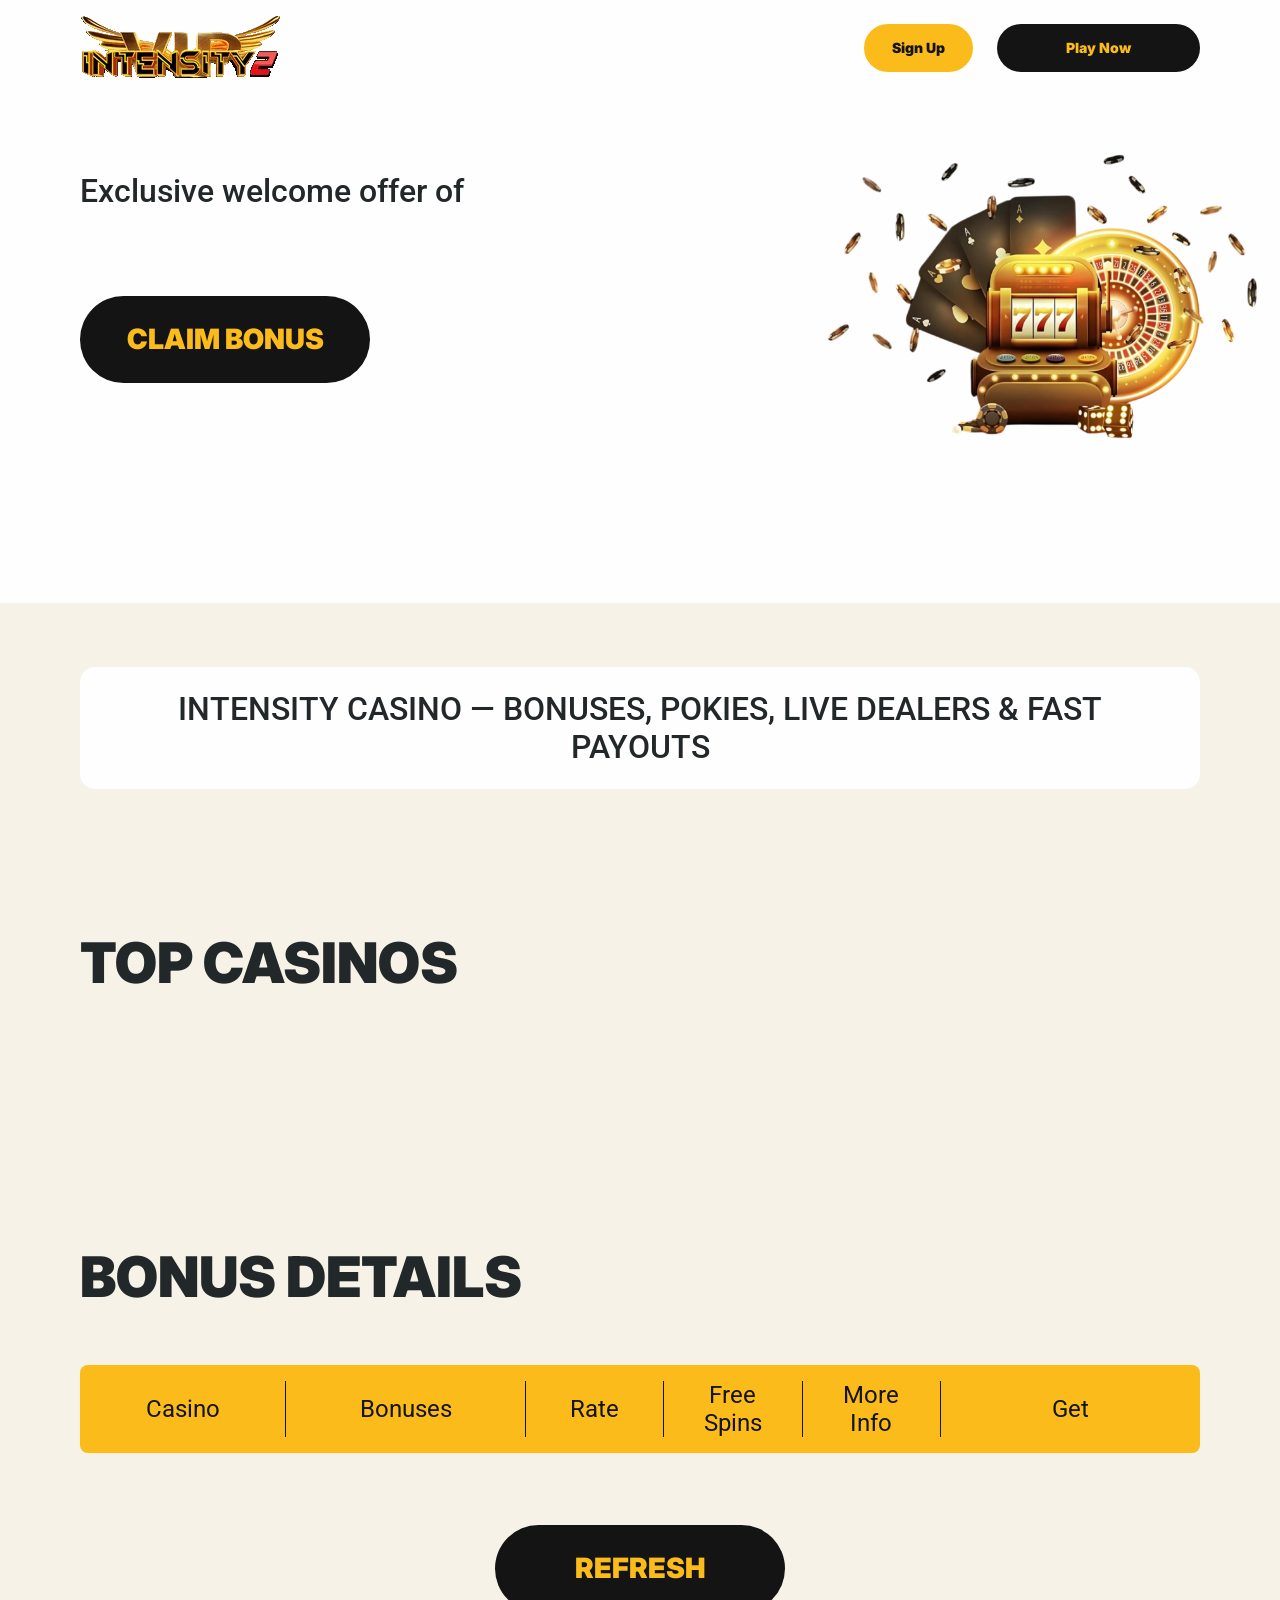
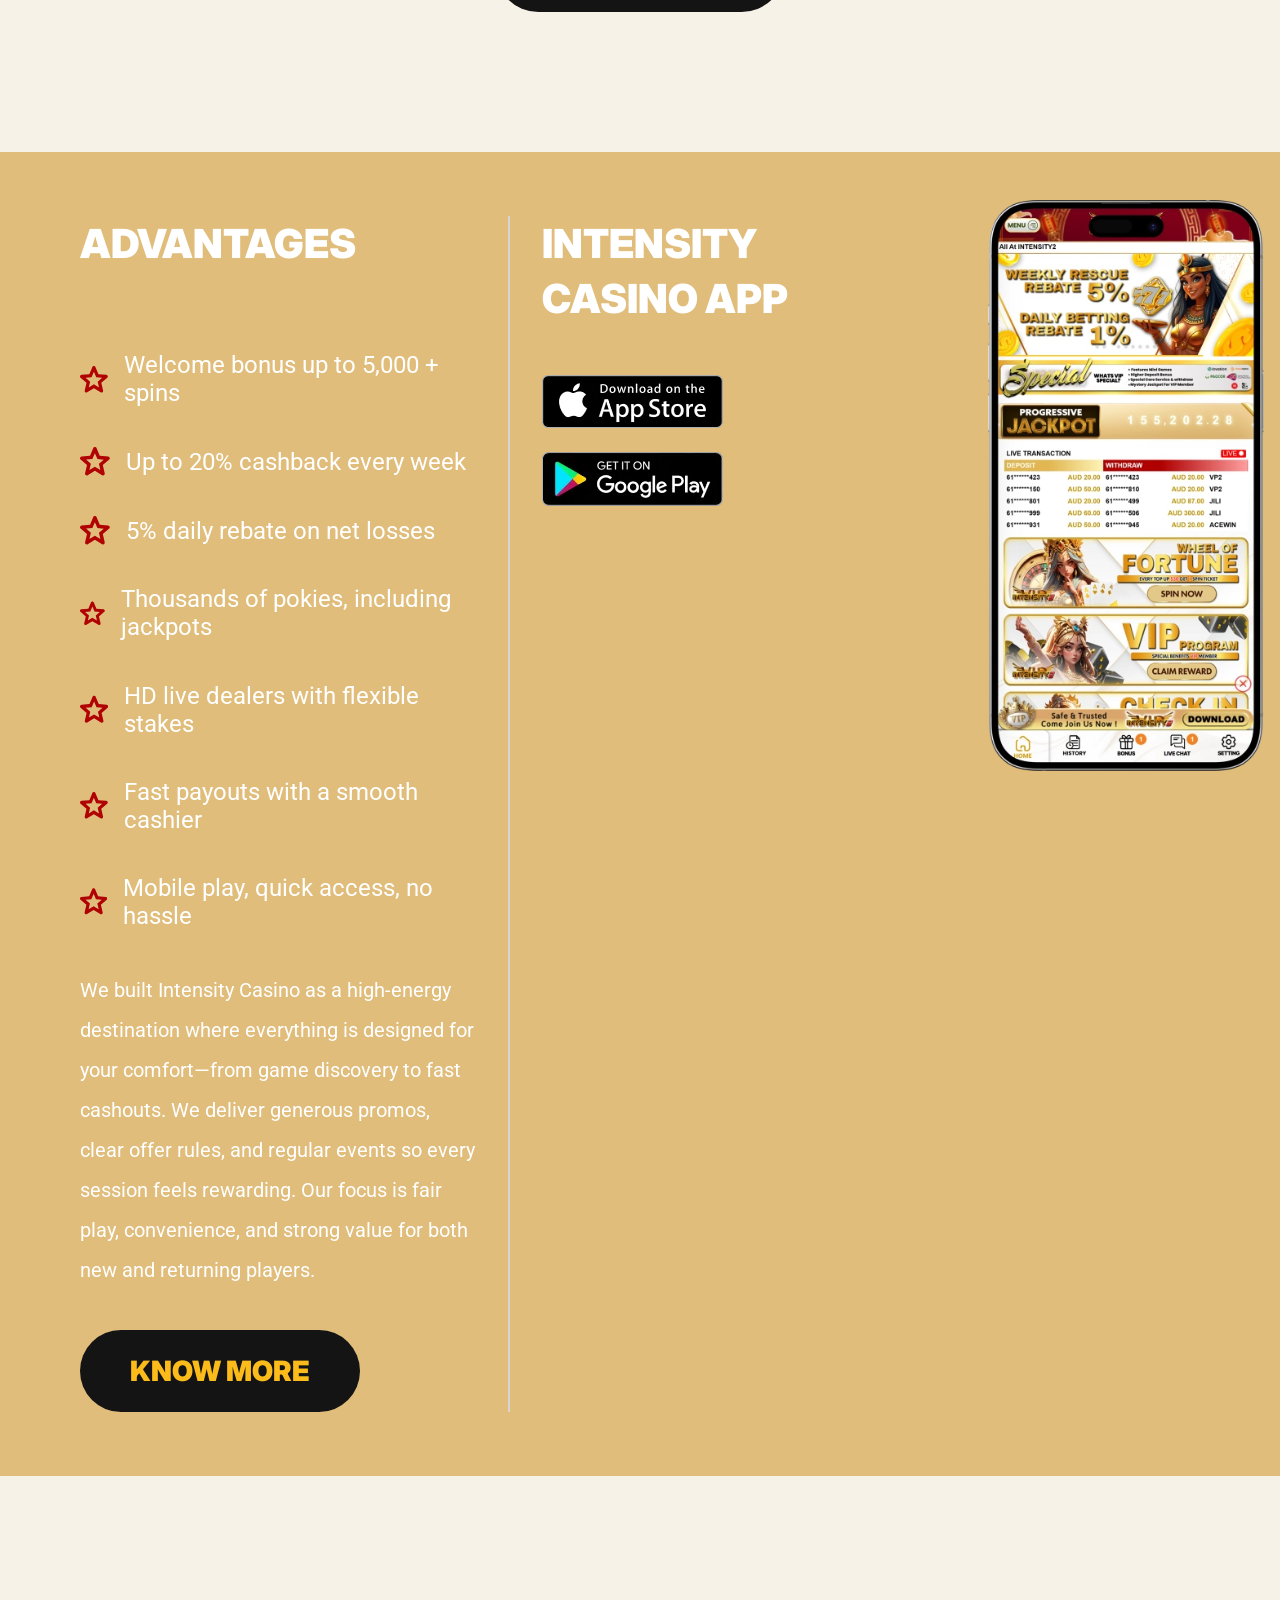
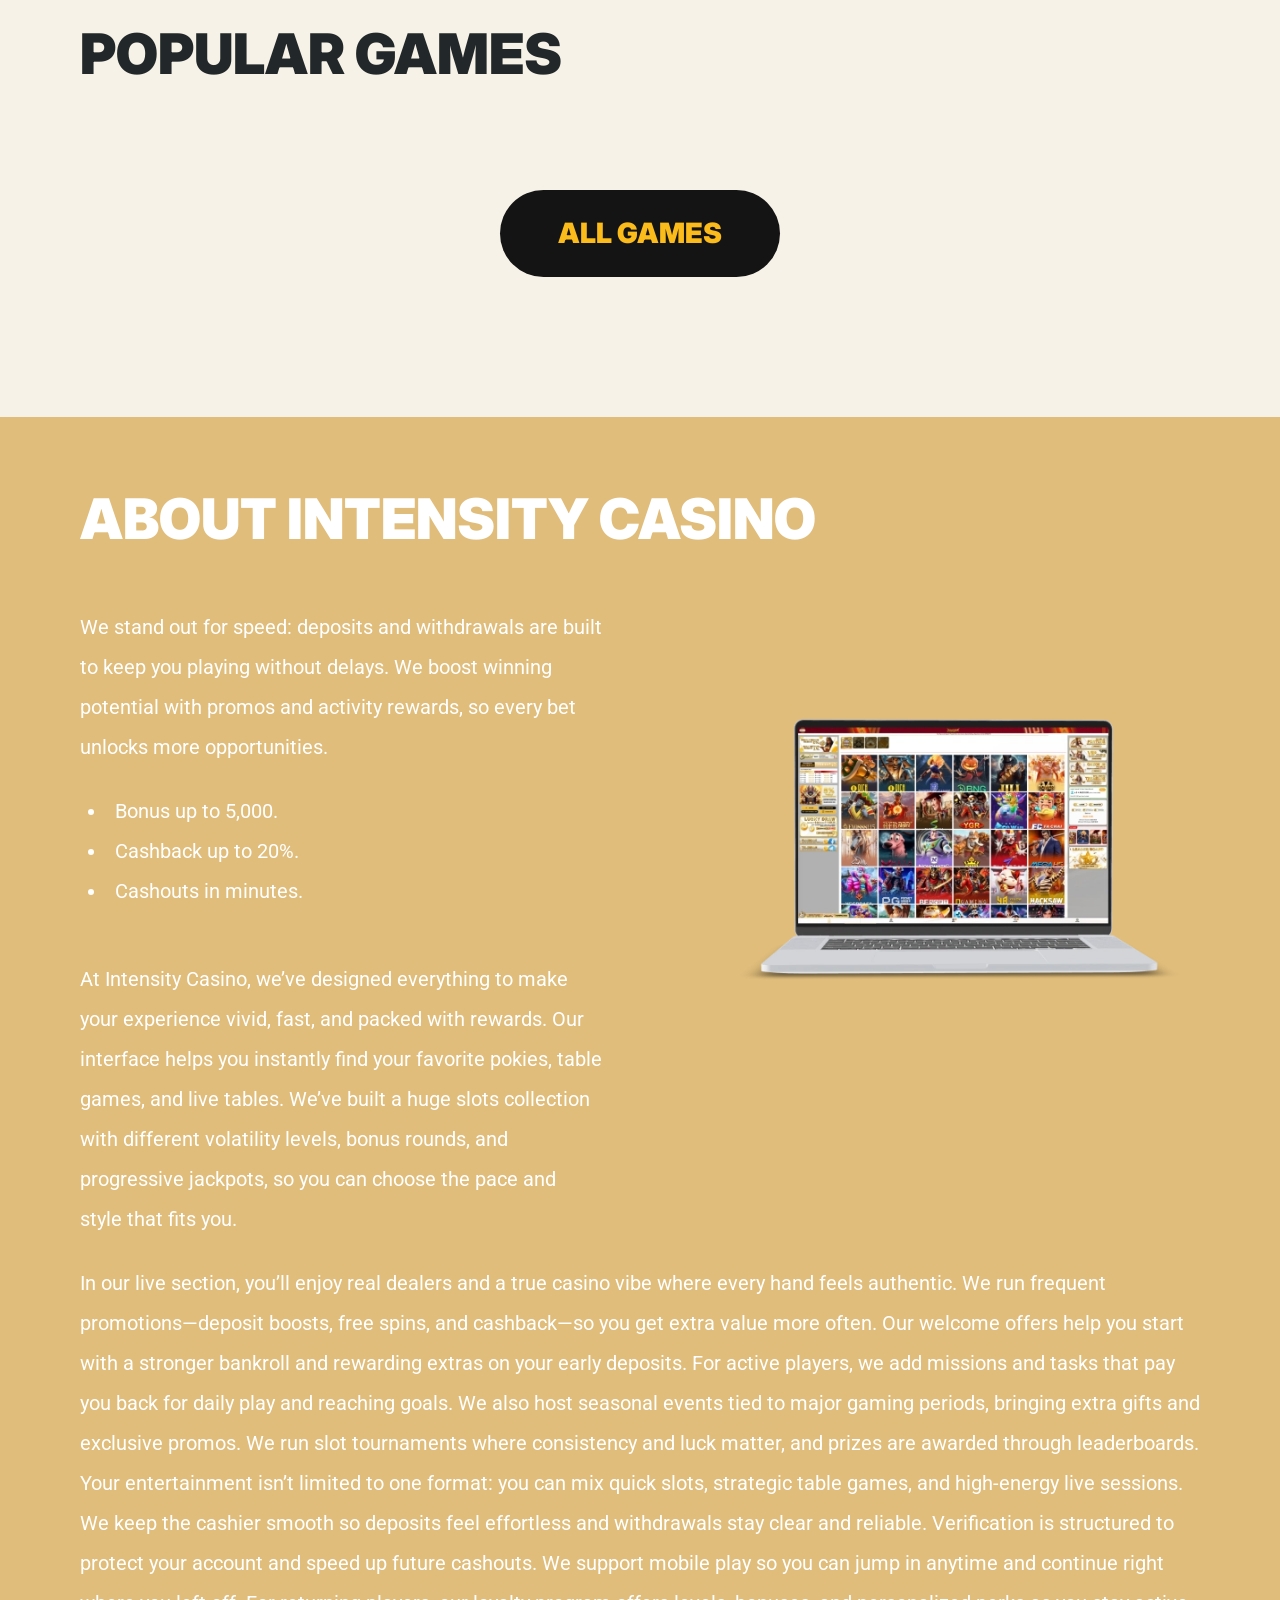
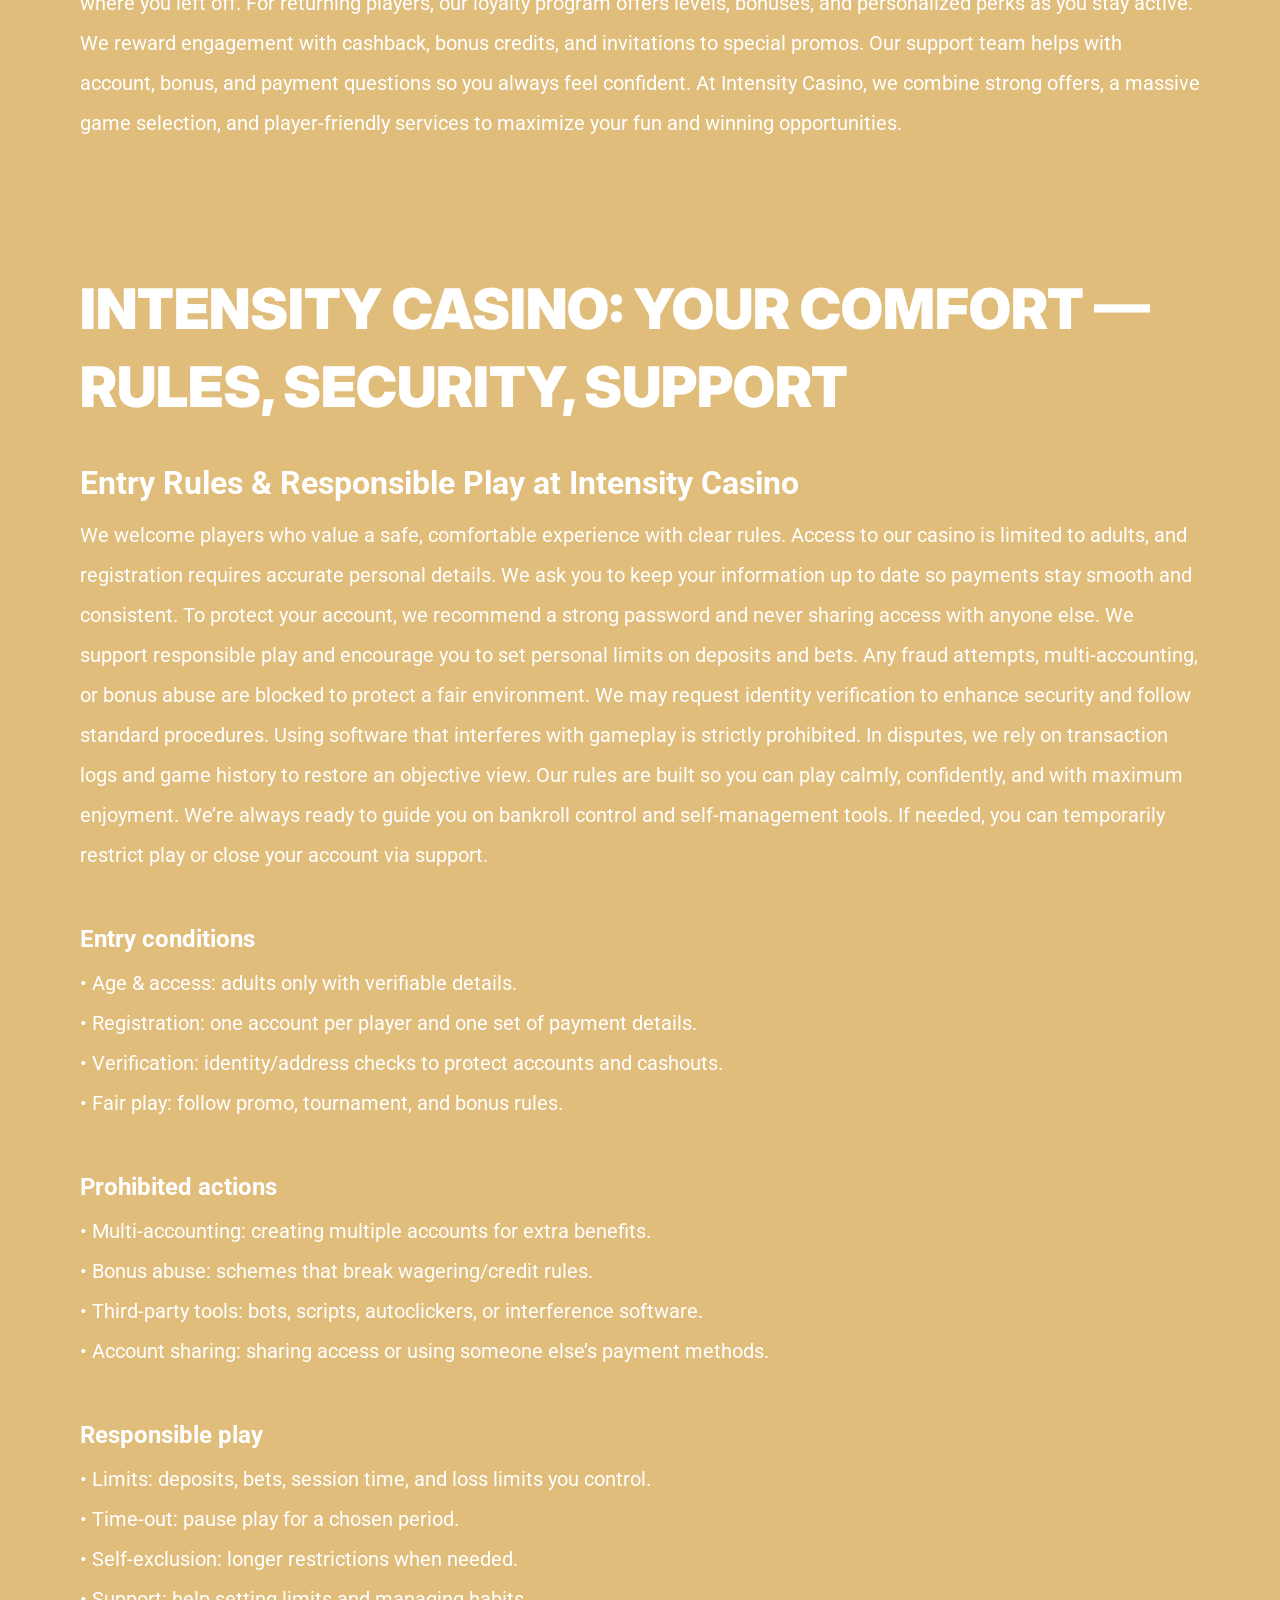
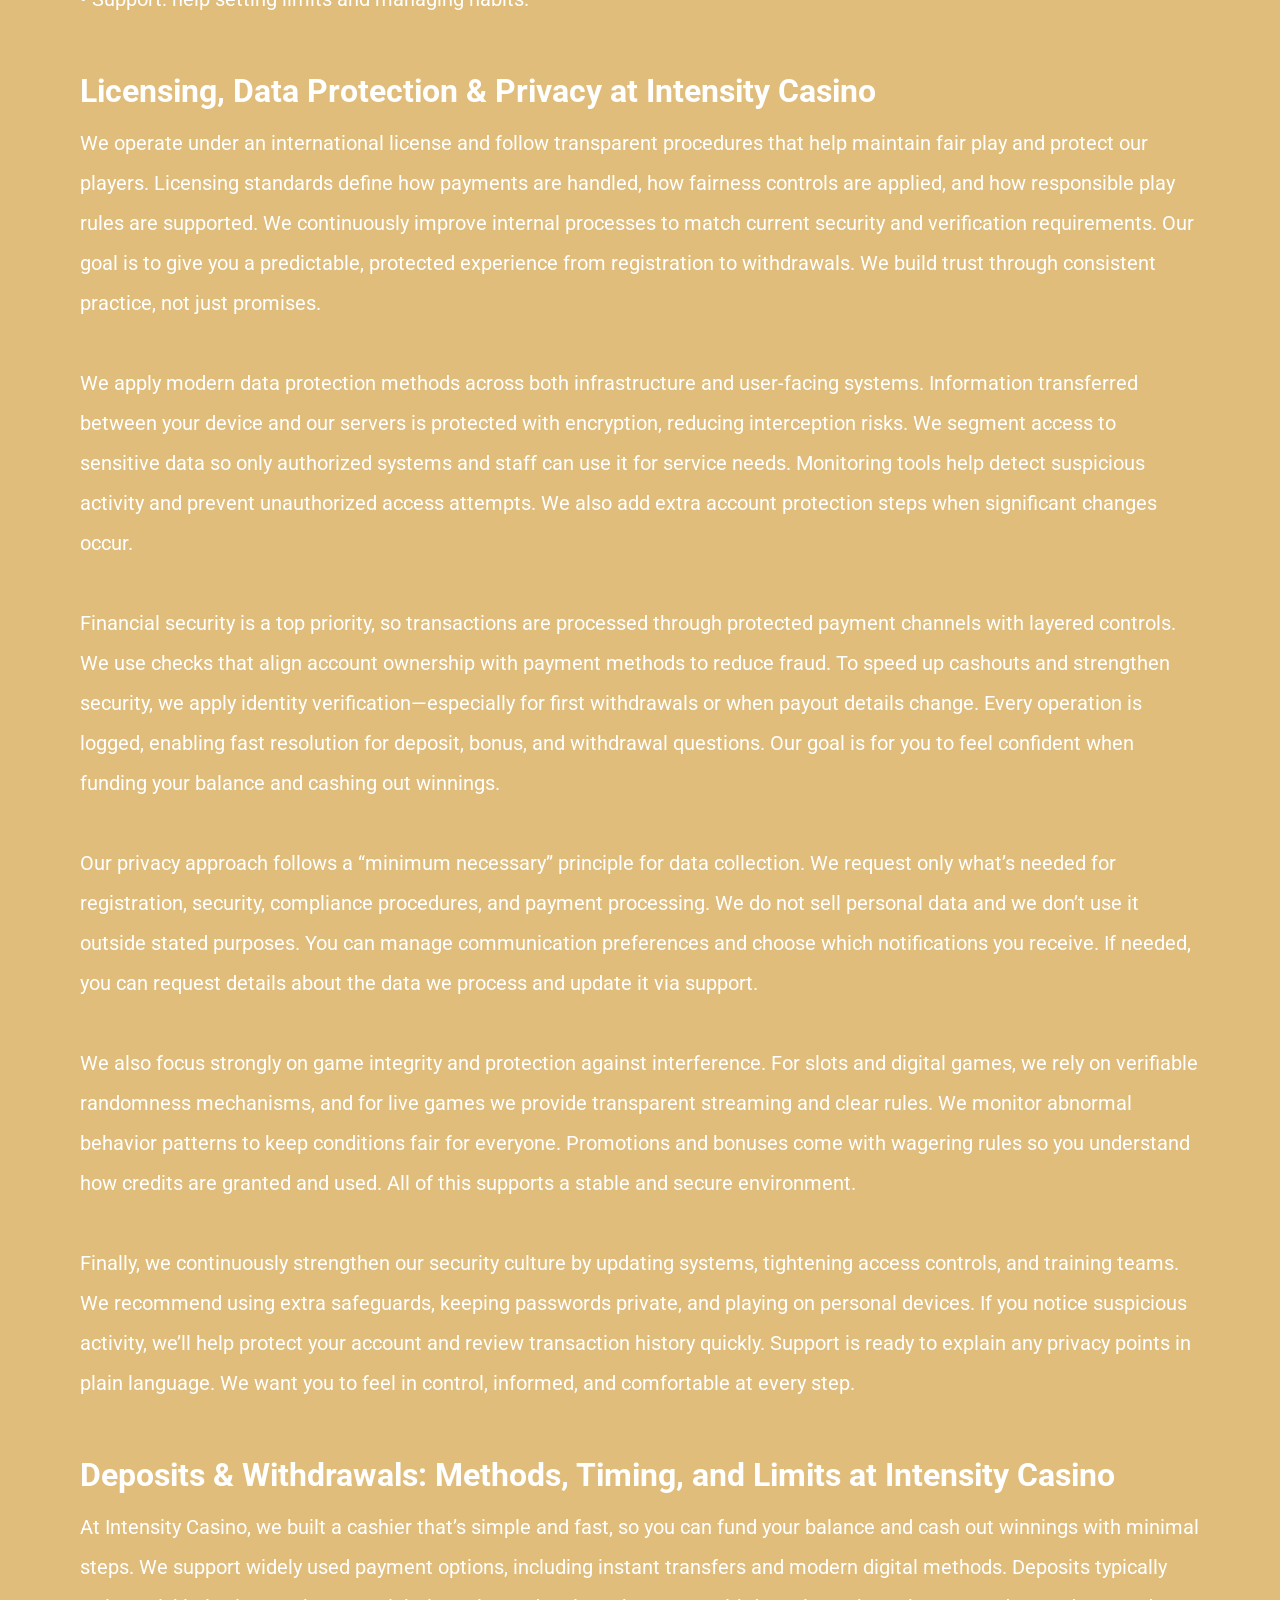
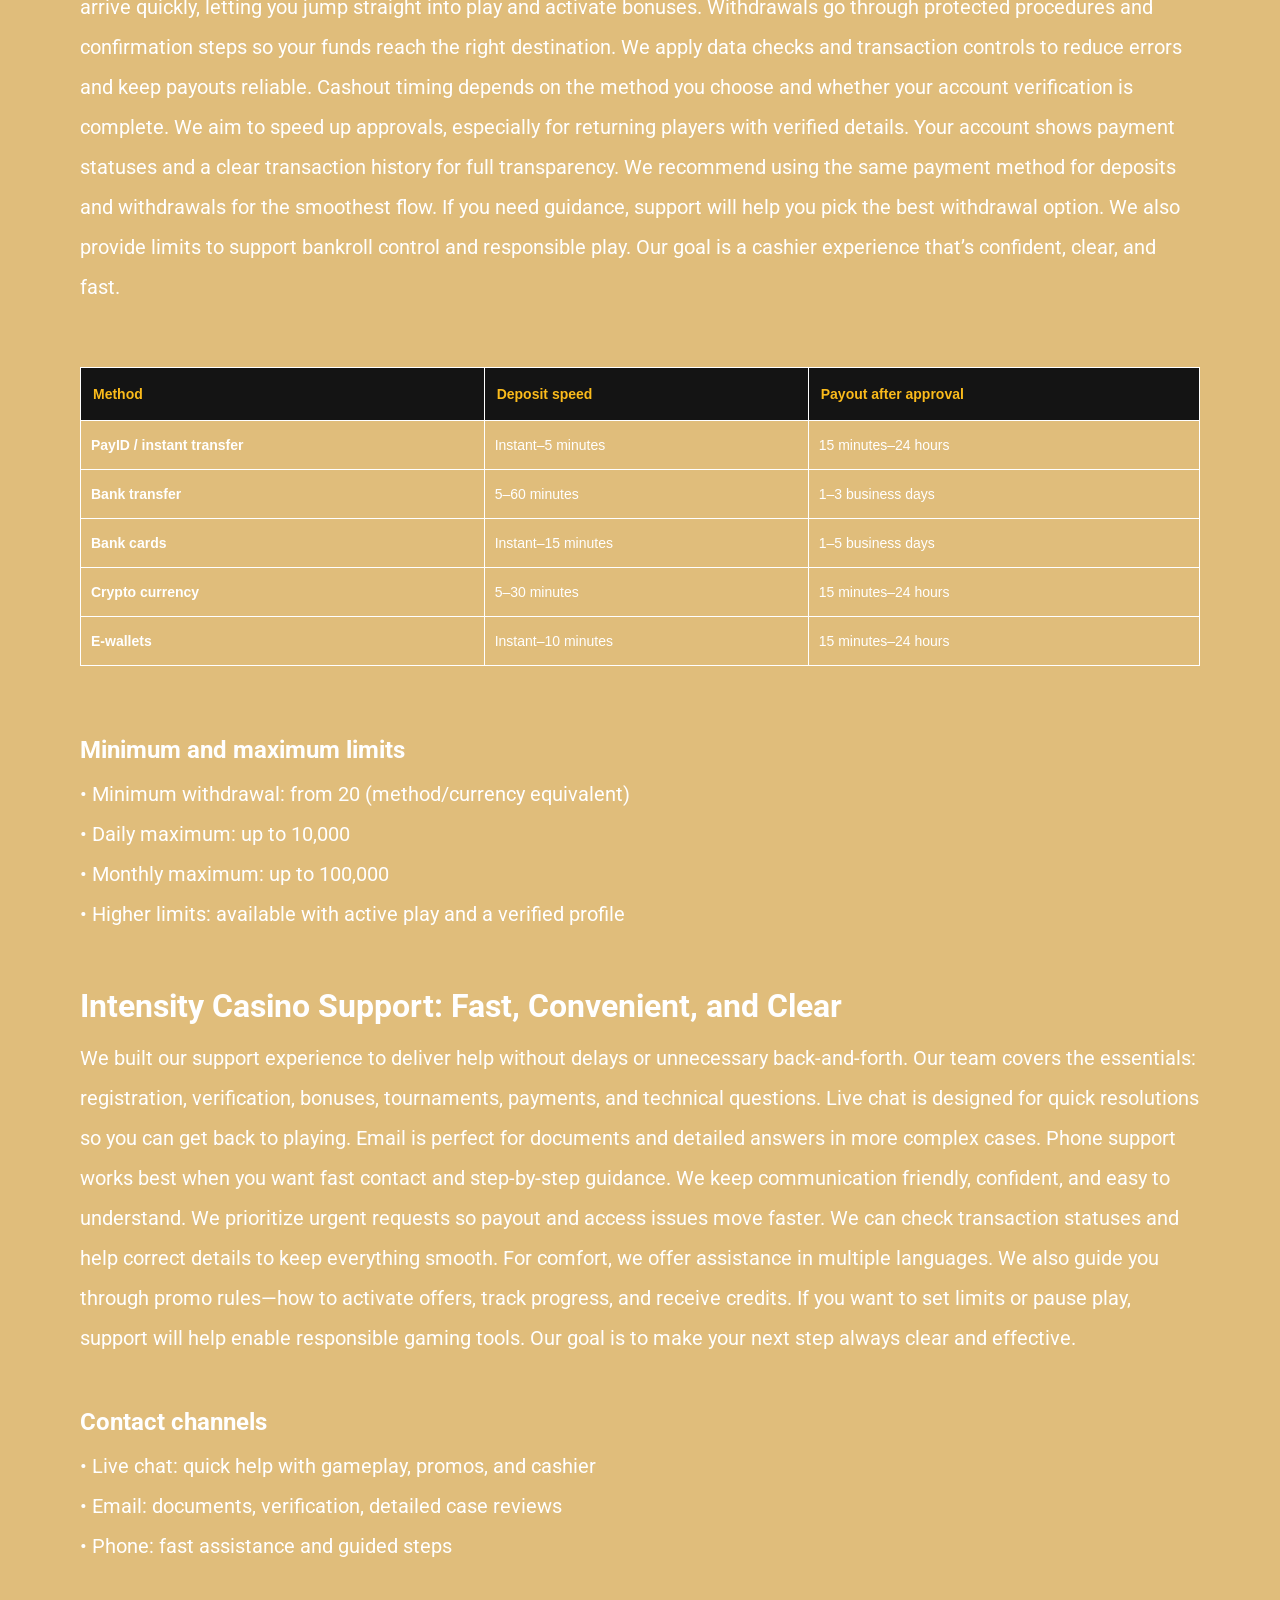
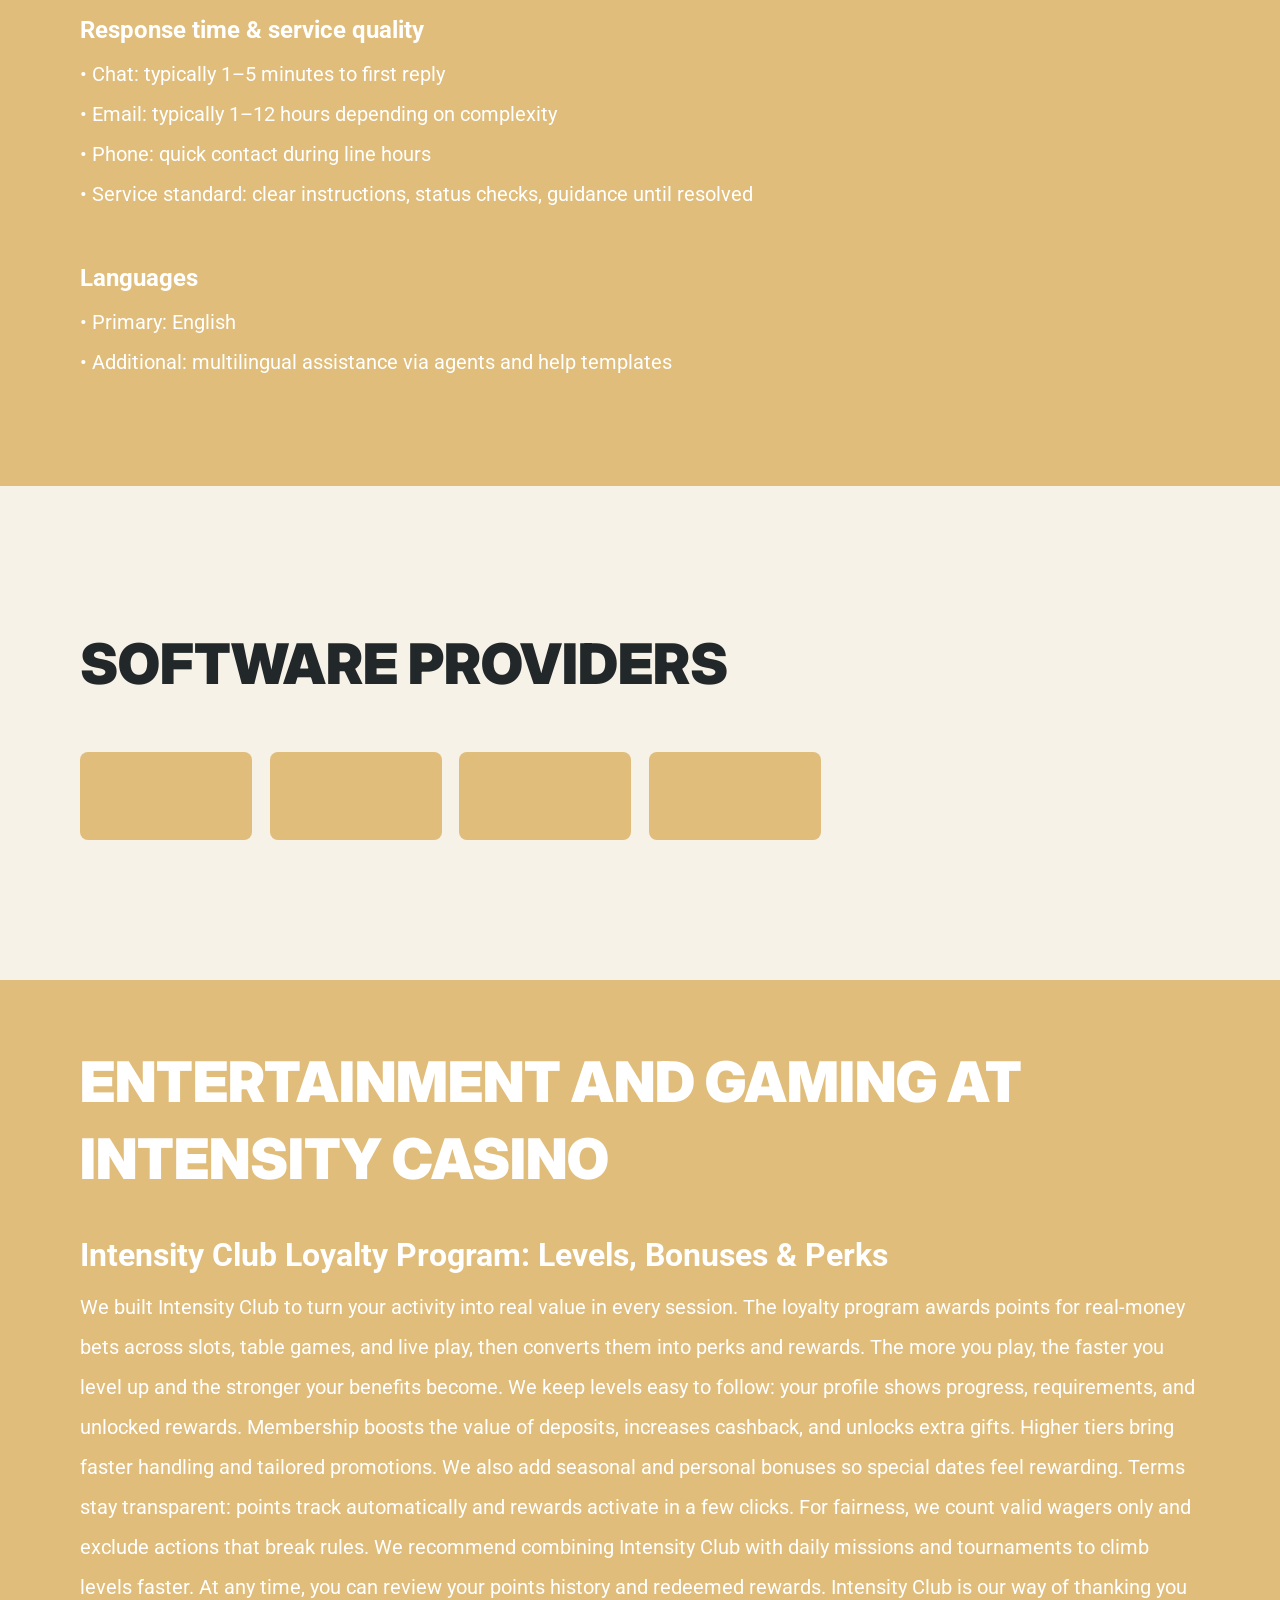
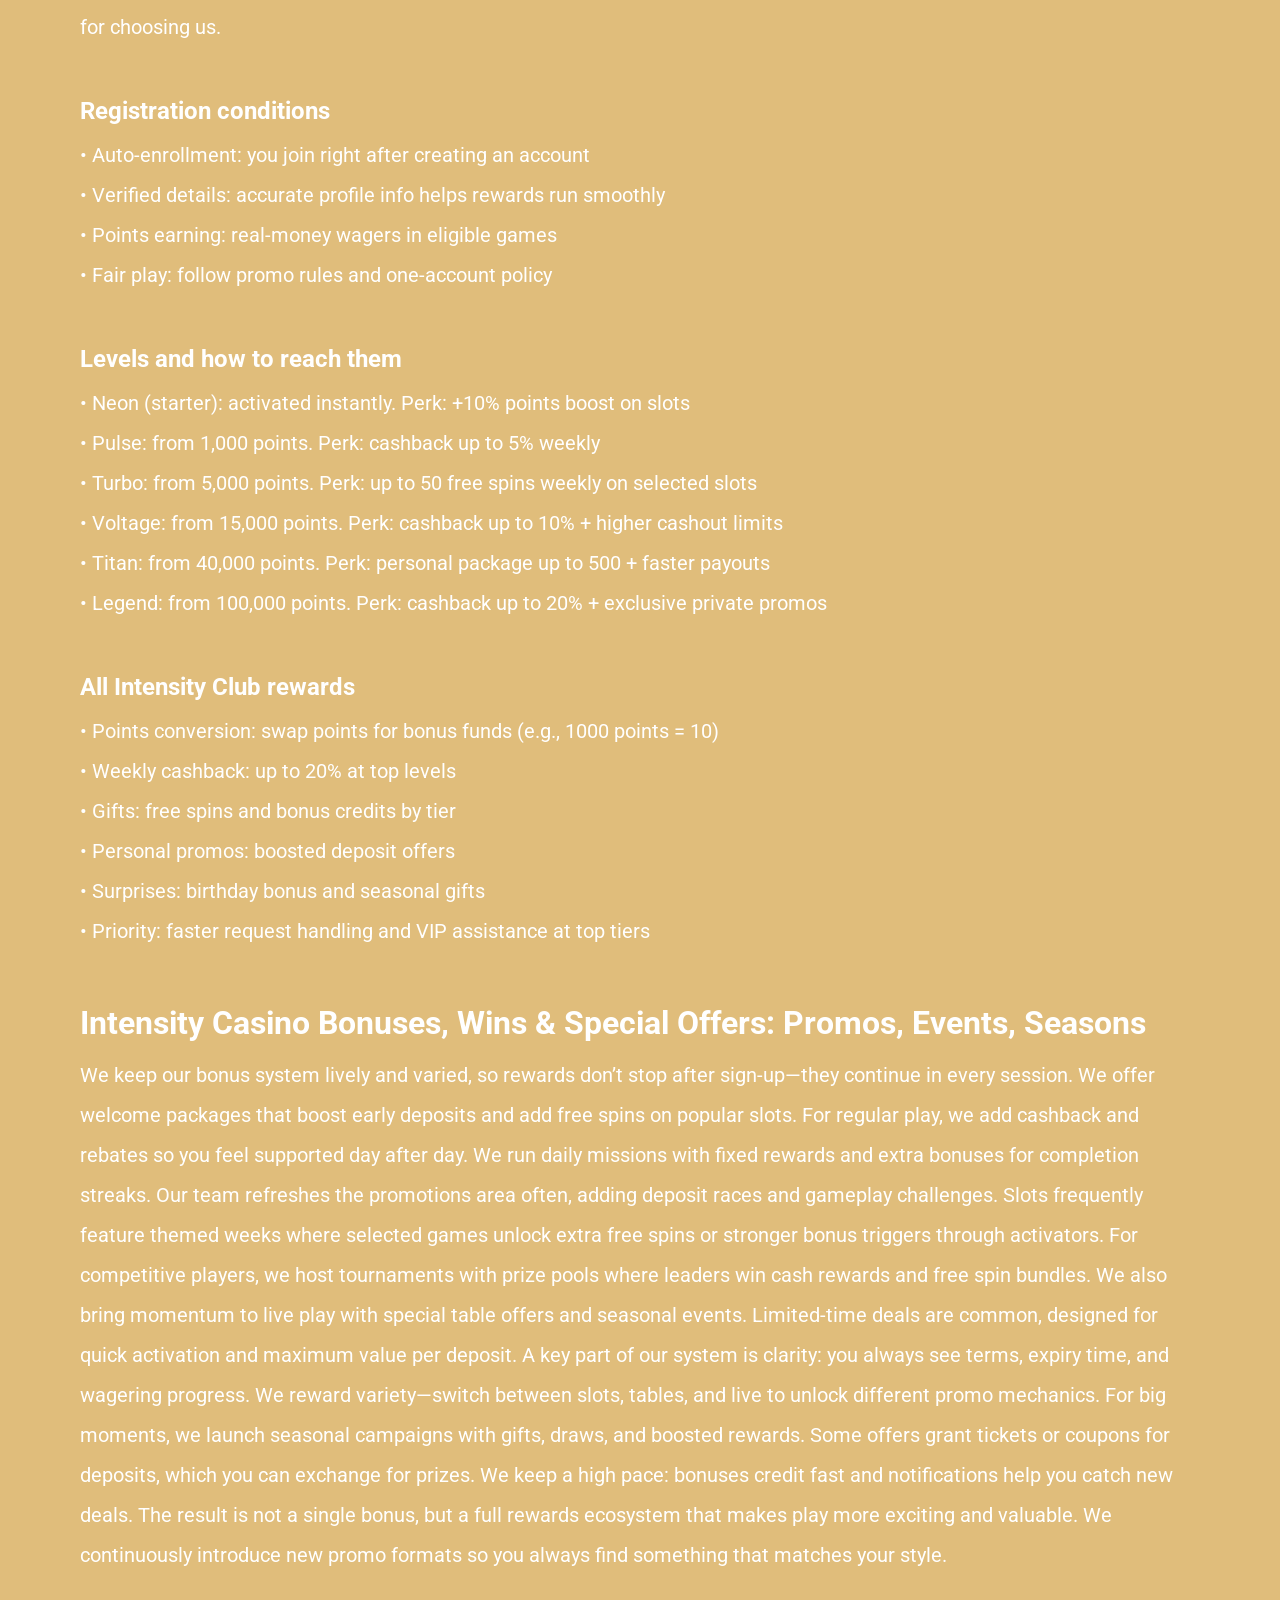
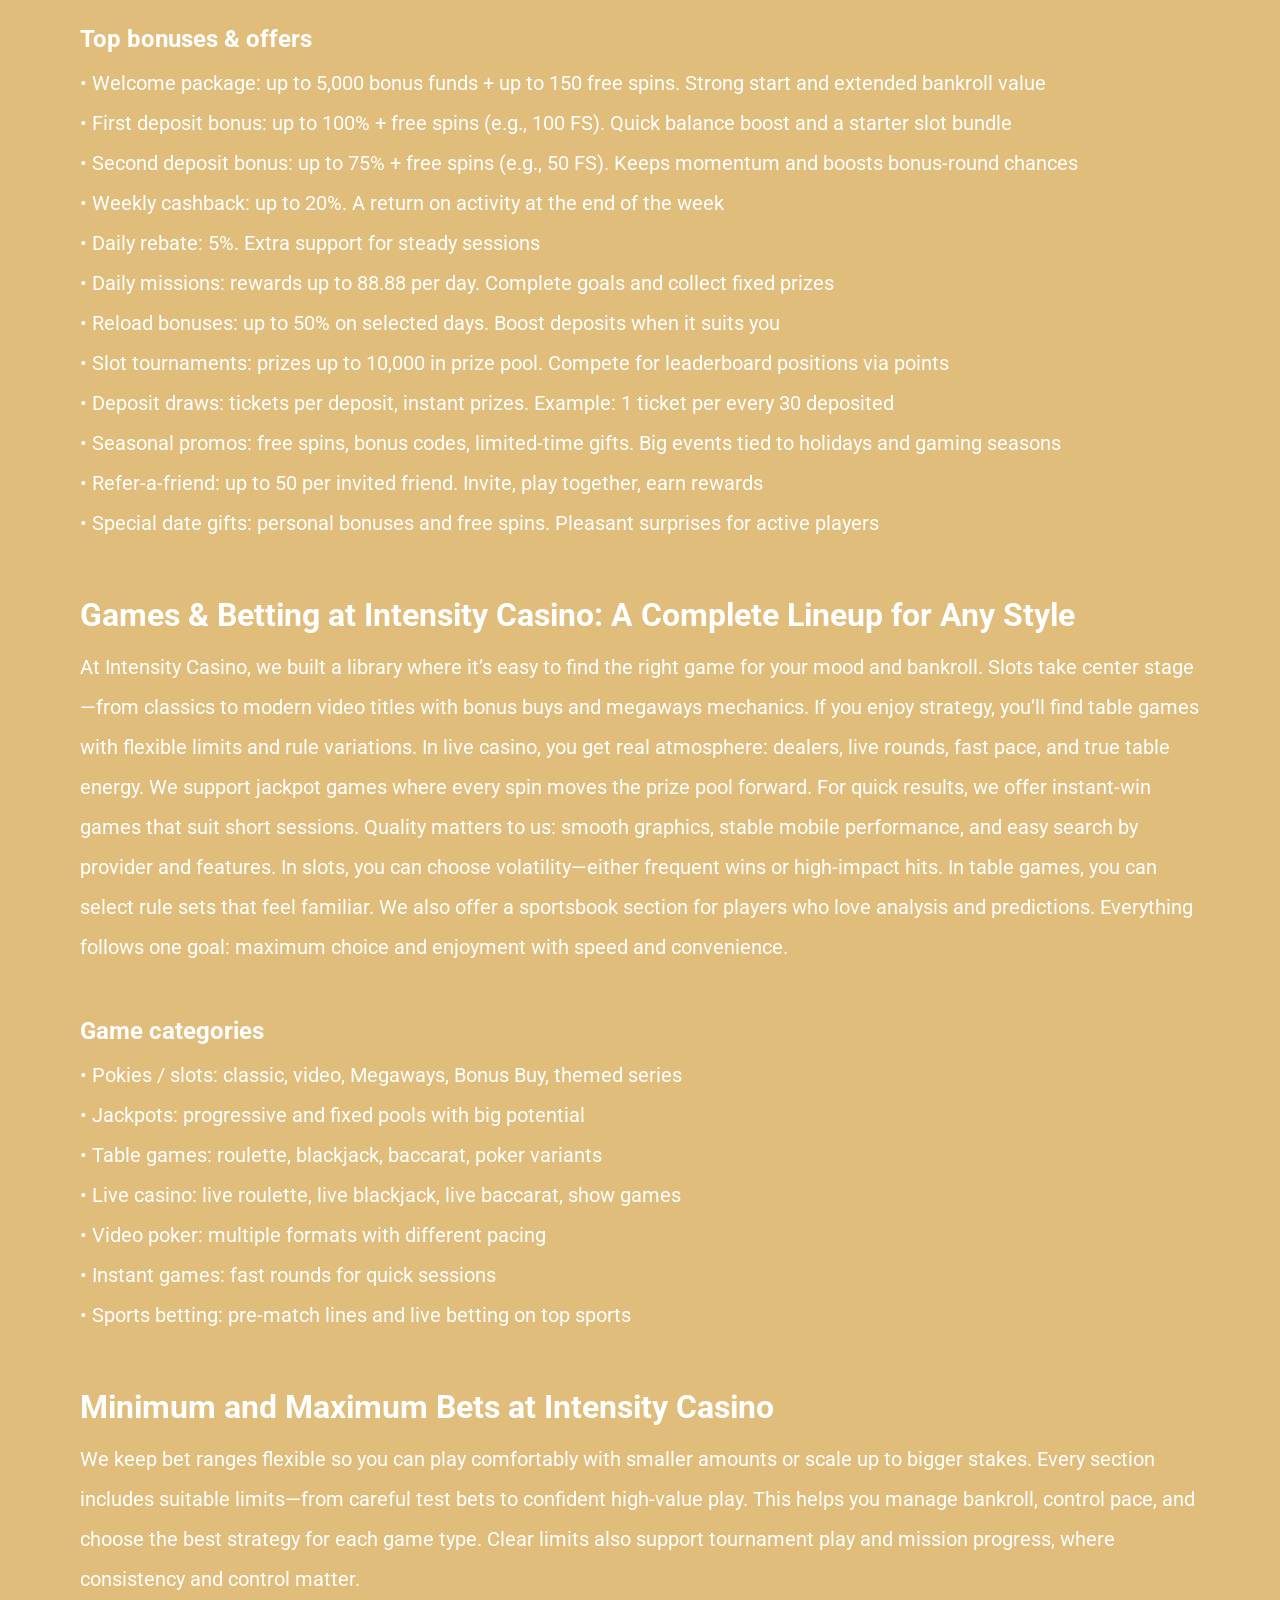
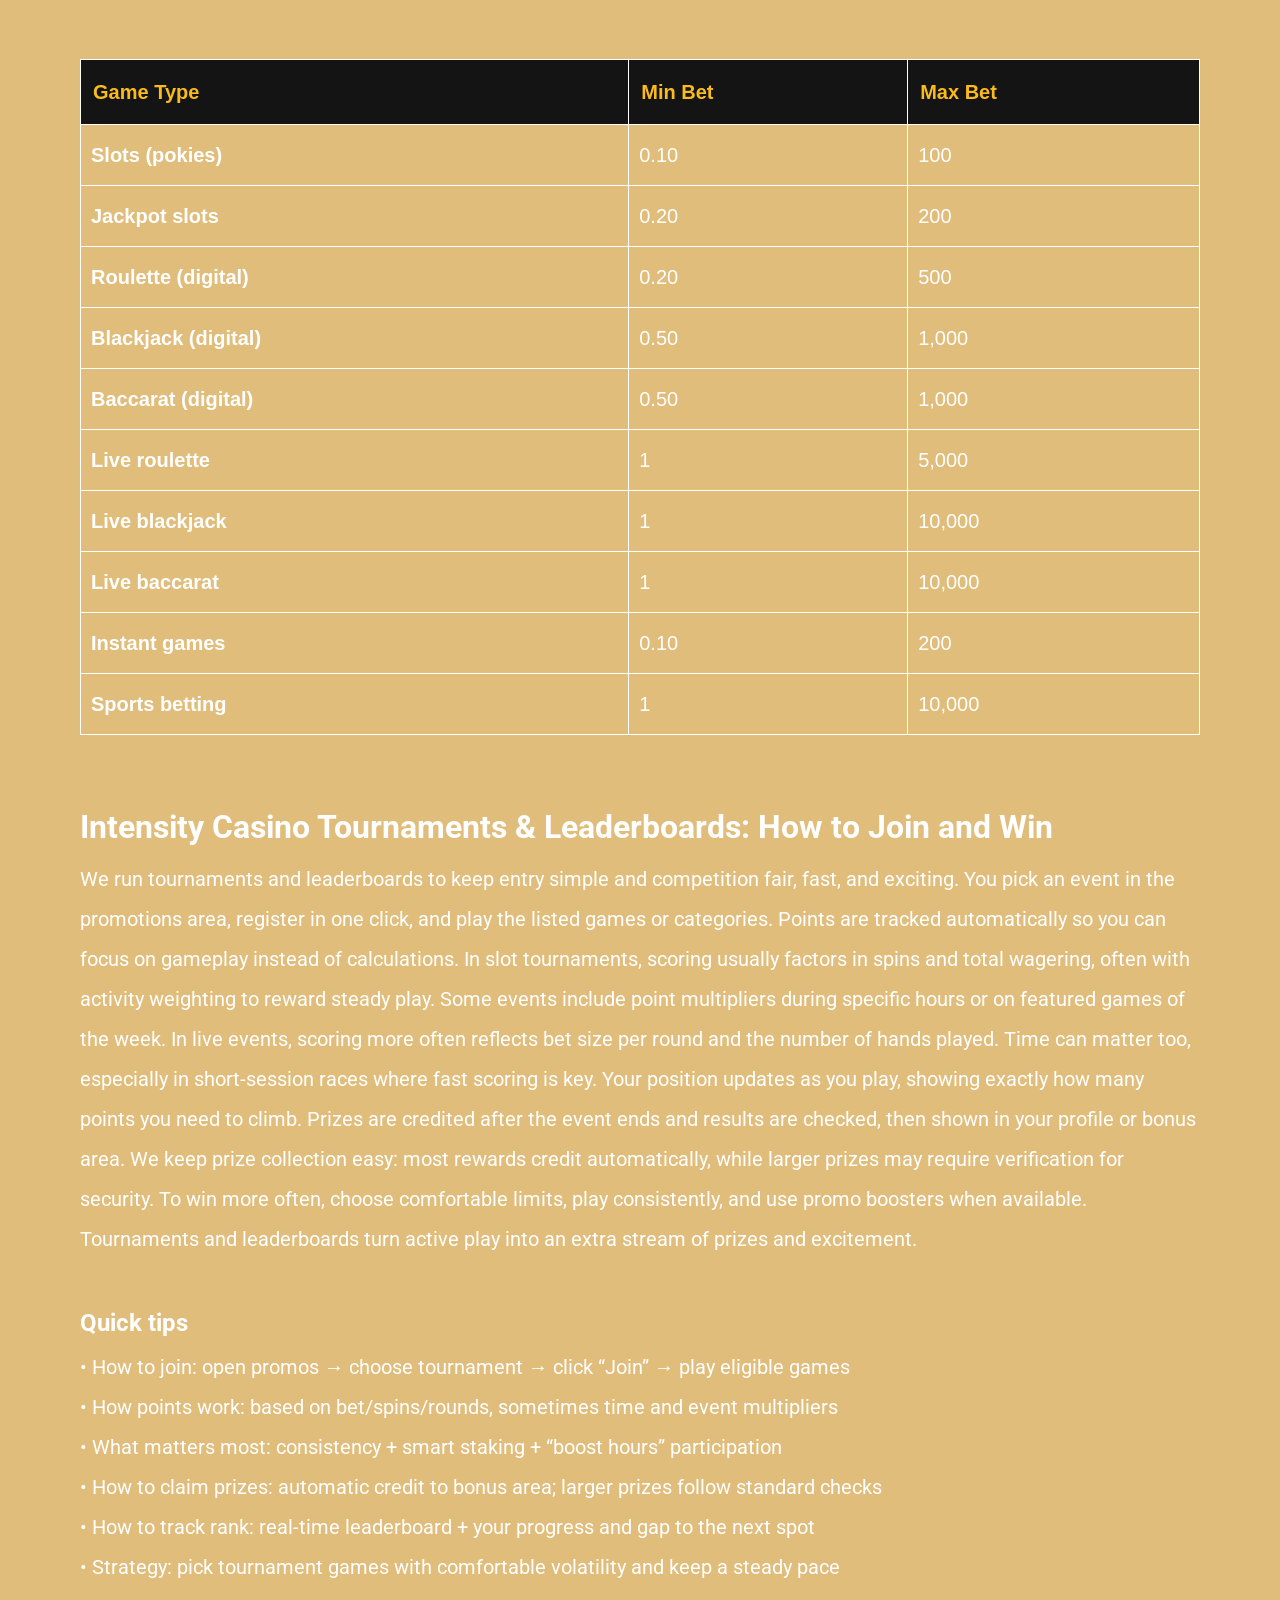
==== commit 43e3b9d4: "Site update" ====
--- a/index.html
+++ b/index.html
@@ -320,7 +320,7 @@
                                         <li class="historyItem">Cashback up to 20%.</li>
                                         <li class="historyItem">Cashouts in minutes.</li>
                                     </ul>
-                                    <p class="historyDescription">At Intensity Casino, we’ve designed everything to make your experience vivid, fast, and packed with rewards. Our interface helps you instantly find your favorite pokies, table games, and live tables. We’ve built a huge slots collection with different volatility levels, bonus rounds, and progressive jackpots, so you can choose the pace and style that fits you. In our live section, you’ll enjoy real dealers and a true casino vibe where every hand feels authentic. We run frequent promotions—deposit boosts, free spins, and cashback—so you get extra value more often. Our welcome offers help you start with a stronger bankroll and rewarding extras on your early deposits. For active players, we add missions and tasks that pay you back for daily play and reaching goals. We also host seasonal events tied to major gaming periods, bringing extra gifts and exclusive promos. We run slot tournaments where consistency and luck matter, and prizes are awarded through leaderboards. Your entertainment isn’t limited to one format: you can mix quick slots, strategic table games, and high-energy live sessions. We keep the cashier smooth so deposits feel effortless and withdrawals stay clear and reliable. Verification is structured to protect your account and speed up future cashouts. We support mobile play so you can jump in anytime and continue right where you left off. For returning players, our loyalty program offers levels, bonuses, and personalized perks as you stay active. We reward engagement with cashback, bonus credits, and invitations to special promos. Our support team helps with account, bonus, and payment questions so you always feel confident. At Intensity Casino, we combine strong offers, a massive game selection, and player-friendly services to maximize your fun and winning opportunities.
+                                    <p class="historyDescription">At Intensity Casino, we’ve designed everything to make your experience vivid, fast, and packed with rewards. Our interface helps you instantly find your favorite pokies, table games, and live tables. We’ve built a huge slots collection with different volatility levels, bonus rounds, and progressive jackpots, so you can choose the pace and style that fits you. 
 </p>
                                 </div>
                             </div>
